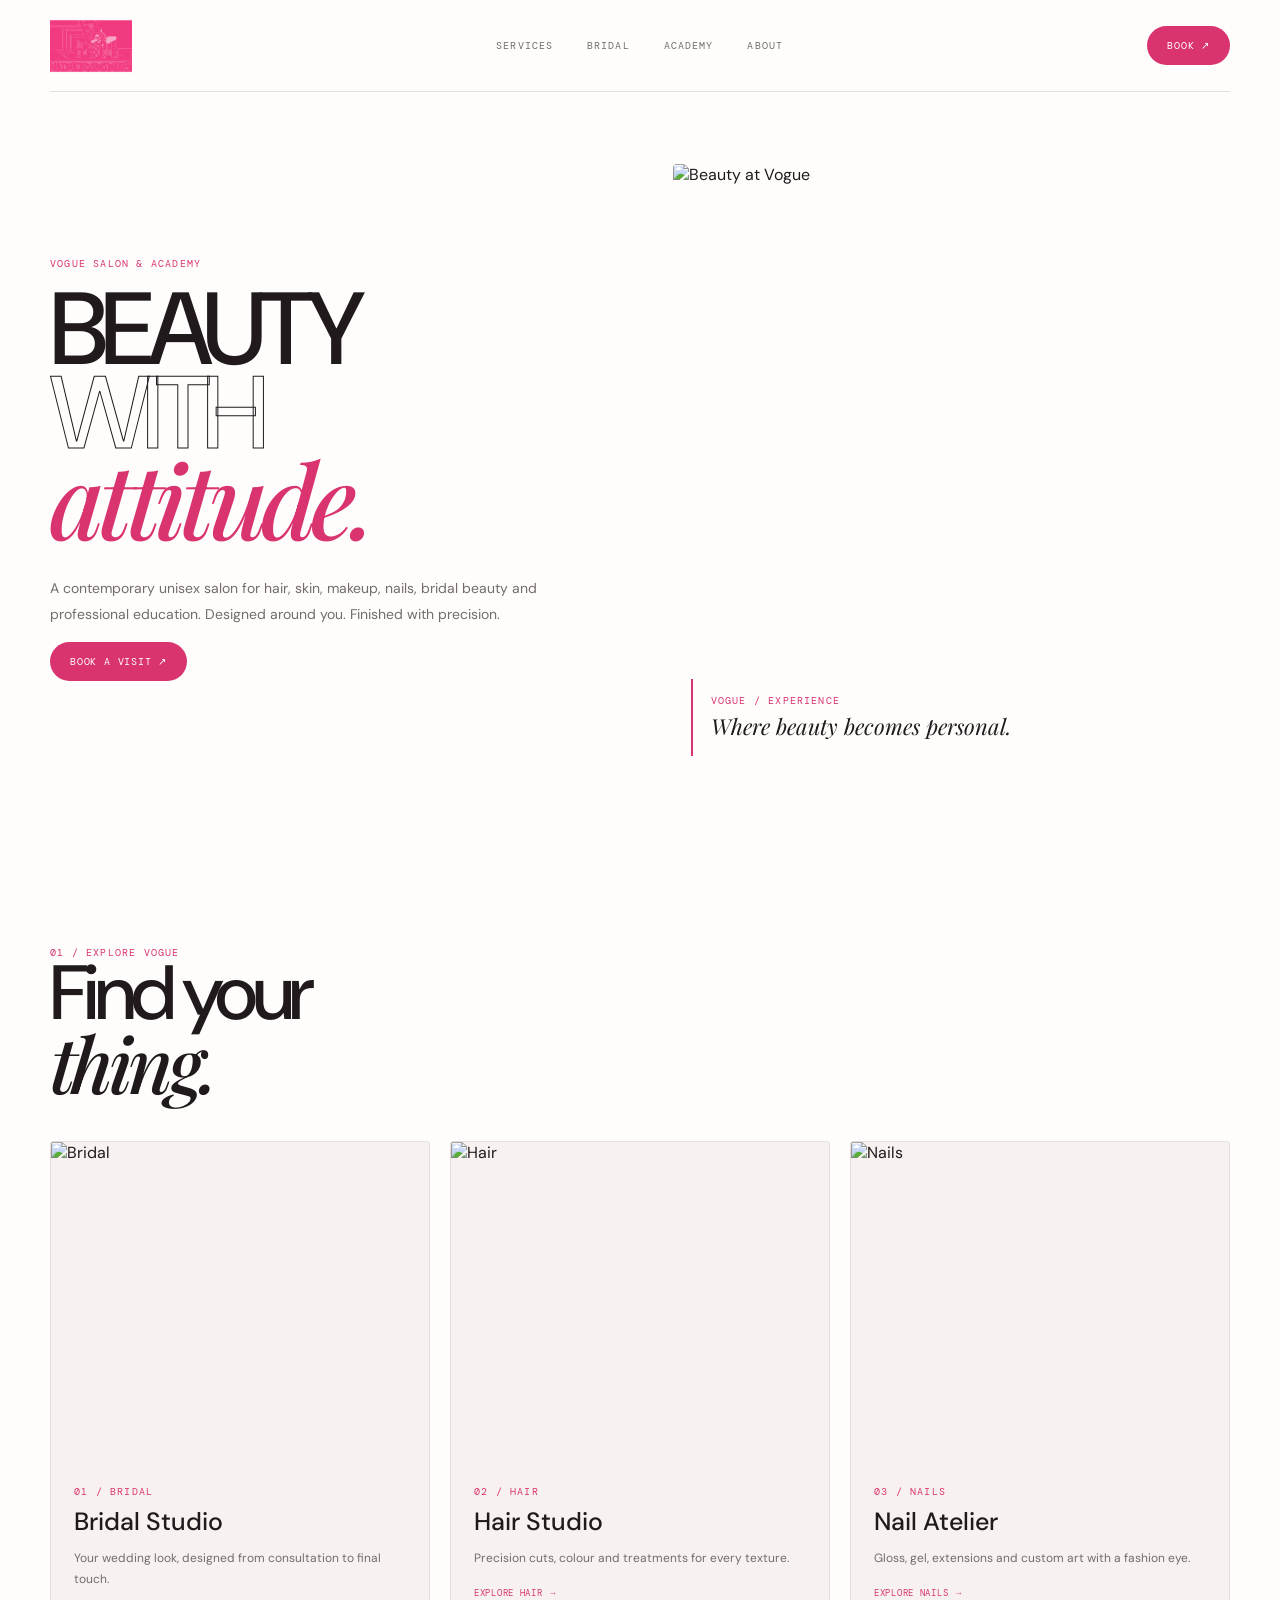
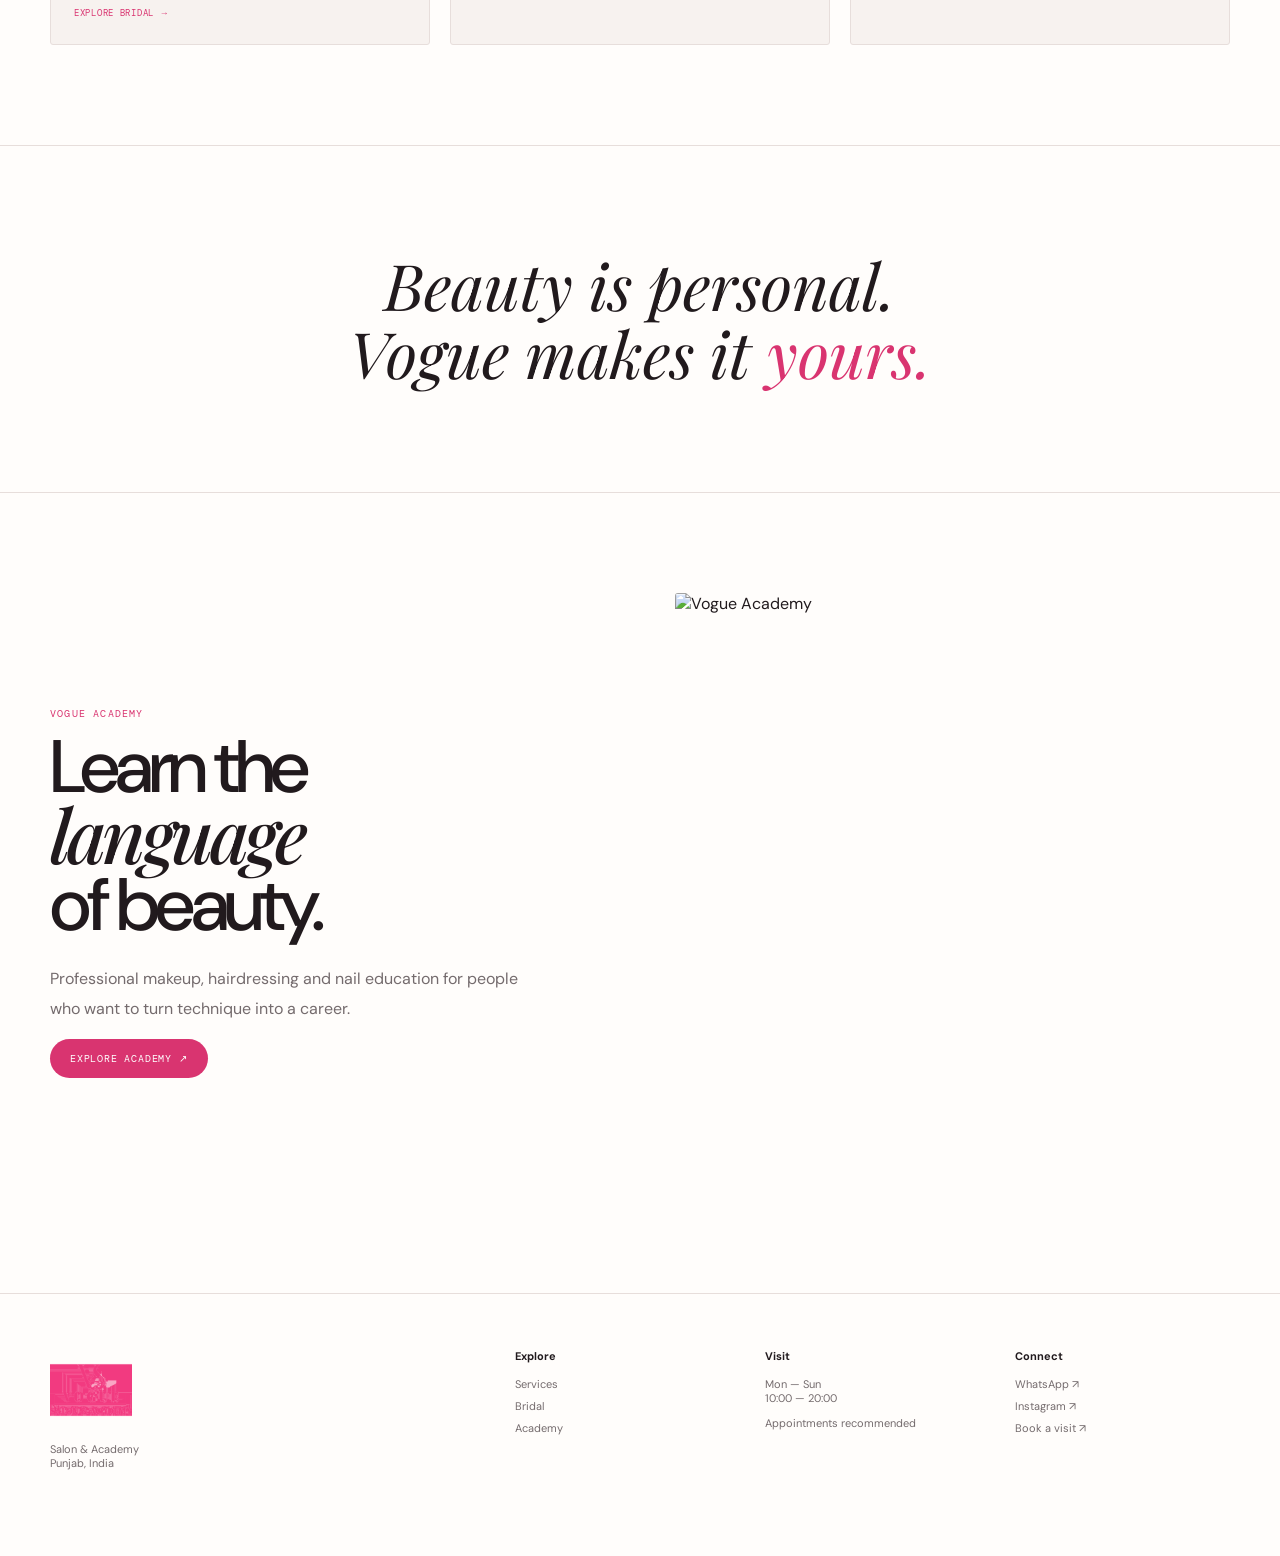
==== index.html @ f0bff133 "first layout" ====
<!doctype html><html lang="en"><head><meta charset="utf-8"><meta name="viewport" content="width=device-width,initial-scale=1,viewport-fit=cover"><title>Home — Vogue Salon & Academy</title><link rel="preconnect" href="https://fonts.googleapis.com"><link rel="preconnect" href="https://fonts.gstatic.com" crossorigin><link href="https://fonts.googleapis.com/css2?family=DM+Mono&family=DM+Sans:wght@400;500;600&family=Playfair+Display:ital,wght@0,500;0,600;1,500&display=swap" rel="stylesheet"><script src="https://cdn.jsdelivr.net/npm/gsap@3.13.0/dist/gsap.min.js"></script><style> :root{--bg:#fffdfb;--surface:#f7f2ef;--text:#211a1d;--muted:#746b6d;--pink:#d93470;--line:#e7dedb;--soft:#f1e8e6}*{box-sizing:border-box}html{scroll-behavior:smooth;background:var(--bg)}body{margin:0;background:var(--bg);color:var(--text);font-family:"DM Sans",sans-serif;overflow-x:hidden}a{text-decoration:none;color:inherit}img{display:block;width:100%}.mono{font:10px "DM Mono";letter-spacing:.12em;text-transform:uppercase}.pink{color:var(--pink)}.serif{font-family:"Playfair Display";font-style:italic}.container{width:min(1180px,calc(100% - 56px));margin:auto}.site-nav{height:92px;border-bottom:1px solid var(--line);display:flex;align-items:center;justify-content:space-between}.logo{width:82px}.navlinks{display:flex;gap:34px}.navlinks a{font:10px "DM Mono";letter-spacing:.11em;text-transform:uppercase;color:var(--muted)}.navlinks a:hover,.navlinks a.active{color:var(--pink)}.book{display:inline-block;background:var(--pink);color:#fff;border-radius:999px;padding:13px 20px;font:10px "DM Mono";letter-spacing:.08em;text-transform:uppercase}.page-hero{min-height:650px;display:grid;grid-template-columns:1fr 1fr;gap:65px;align-items:center;padding:72px 0}.page-hero h1{font-size:clamp(64px,8vw,118px);line-height:.82;letter-spacing:-.065em;font-weight:500;margin:18px 0 28px}.page-hero h1 .outline{color:transparent;-webkit-text-stroke:1px var(--text)}.lead{max-width:500px;color:var(--muted);font-size:14px;line-height:1.85}.hero-image{height:610px;border-radius:4px;overflow:hidden;position:relative}.hero-image img{height:100%;object-fit:cover}.image-label{position:absolute;left:18px;bottom:18px;background:rgba(255,253,251,.9);padding:15px 18px;border-left:2px solid var(--pink)}.image-label strong{display:block;font:22px "Playfair Display";font-style:italic;margin-top:4px}.section{padding:100px 0}.section-head{display:flex;justify-content:space-between;align-items:end;margin-bottom:38px}.section h2{font-size:clamp(48px,6vw,84px);line-height:.9;letter-spacing:-.06em;font-weight:500;margin:0}.grid{display:grid;grid-template-columns:repeat(3,1fr);gap:20px}.card{background:var(--surface);border:1px solid var(--line);border-radius:3px;overflow:hidden;transition:transform .4s ease}.card:hover{transform:translateY(-5px)}.card-image{height:320px;overflow:hidden}.card-image img{height:100%;object-fit:cover;transition:transform .6s ease}.card:hover .card-image img{transform:scale(1.035)}.card-body{padding:23px}.card-body h3{font-size:25px;font-weight:500;margin:7px 0 10px}.card-body p{font-size:12px;color:var(--muted);line-height:1.7;margin:0}.card-body a{display:inline-block;color:var(--pink);font:9px "DM Mono";letter-spacing:.08em;text-transform:uppercase;margin-top:18px}.feature{display:grid;grid-template-columns:1fr 1fr;gap:70px;align-items:center}.feature-image{height:600px;overflow:hidden;border-radius:3px}.feature-image img{height:100%;object-fit:cover}.feature h2{font-size:clamp(46px,5.8vw,78px);line-height:.9;font-weight:500;letter-spacing:-.06em;margin:14px 0 25px}.feature p{color:var(--muted);line-height:1.85;max-width:500px}.ticks{margin:28px 0;display:grid;gap:12px}.tick{display:flex;gap:12px;align-items:center;font-size:12px}.tick b{width:23px;height:23px;border-radius:50%;display:grid;place-items:center;background:var(--soft);color:var(--pink)}.price-list{border-top:1px solid var(--line)}.price{display:grid;grid-template-columns:1fr 1.6fr 90px 20px;gap:20px;padding:22px 0;border-bottom:1px solid var(--line);align-items:center}.price strong{font-size:18px;font-weight:500}.price p{font-size:11px;color:var(--muted);margin:0}.price b{font:12px "DM Mono";color:var(--pink)}.gallery{columns:3;column-gap:18px}.gallery img{border-radius:3px;margin:0 0 18px;break-inside:avoid}.quote{padding:105px 20px;text-align:center;border-top:1px solid var(--line);border-bottom:1px solid var(--line)}.quote p{font:clamp(35px,5vw,70px) "Playfair Display";font-style:italic;line-height:1.06;max-width:900px;margin:0 auto}.quote span{color:var(--pink)}.cta{margin:70px 0;padding:55px;background:var(--pink);color:#fff;display:flex;justify-content:space-between;gap:30px;align-items:end;border-radius:3px}.cta h2{font-size:clamp(42px,5vw,70px);margin:10px 0 0;line-height:.9}.cta .book{background:#fff;color:var(--text)}.footer{border-top:1px solid var(--line);padding:55px 0 75px;color:var(--muted);font-size:11px}.footergrid{display:grid;grid-template-columns:2fr 1fr 1fr 1fr;gap:35px}.footer h4{color:var(--text);margin:0 0 14px}.footer a{display:block;margin:8px 0}.footer a:hover{color:var(--pink)}.mobile-nav{display:none}@media(max-width:900px){.container{width:min(100% - 32px,540px)}.site-nav{height:74px}.navlinks{display:none}.logo{width:70px}.site-nav .book{display:none}.page-hero{display:block;min-height:auto;padding:48px 0 40px}.page-hero h1{font-size:58px}.hero-image{height:500px;margin-top:30px}.section{padding:70px 0}.section h2{font-size:50px}.grid{grid-template-columns:1fr 1fr;gap:12px}.card-image{height:220px}.card-body{padding:16px}.card-body h3{font-size:20px}.feature{display:flex;flex-direction:column;gap:35px}.feature-image{height:500px;width:100%}.feature h2{font-size:50px}.price{grid-template-columns:1fr 80px 15px}.price p{display:none}.gallery{columns:2}.cta{display:block;padding:35px}.cta .book{margin-top:20px}.footergrid{grid-template-columns:1fr 1fr}.mobile-nav{display:flex;position:fixed;z-index:80;left:0;right:0;bottom:0;padding:9px 10px calc(9px + env(safe-area-inset-bottom));background:rgba(255,253,251,.94);backdrop-filter:blur(16px);border-top:1px solid var(--line);justify-content:space-around}.mobile-nav a{font:8px "DM Mono";color:var(--muted);text-align:center}.mobile-nav a span{display:block;font-size:16px;margin-bottom:2px}.mobile-nav a.active{color:var(--pink)}}@media(max-width:480px){.grid{grid-template-columns:1fr}.card-image{height:280px}.page-hero h1{font-size:53px}.gallery{columns:2}.footergrid{grid-template-columns:1fr 1fr}}</style></head><body>
<header class="container site-nav">
 <a href="index.html"><img class="logo" src="assets/vogue-logo-pink.png" alt="Vogue Salon & Academy"></a>
 <nav class="navlinks">
  <a class="" href="services.html">Services</a>
  <a class="" href="bridal.html">Bridal</a>
  <a class="" href="academy.html">Academy</a>
  <a class="" href="about.html">About</a>
 </nav>
 <a class="book" href="booking.html">Book ↗</a>
</header>
<main>
<section class="container page-hero"><div><div class="mono pink">Vogue Salon & Academy</div><h1>BEAUTY<br><span class="outline">WITH</span><br><span class="serif pink">attitude.</span></h1><p class="lead">A contemporary unisex salon for hair, skin, makeup, nails, bridal beauty and professional education. Designed around you. Finished with precision.</p><a class="book" href="booking.html">Book a visit ↗</a></div><div class="hero-image"><img src="https://images.unsplash.com/photo-1487412912498-0447578fcca8?auto=format&fit=crop&w=1400&q=88" alt="Beauty at Vogue"><div class="image-label"><div class="mono pink">VOGUE / EXPERIENCE</div><strong>Where beauty becomes personal.</strong></div></div></section>
<section class="section container"><div class="section-head"><div><div class="mono pink">01 / Explore Vogue</div><h2>Find your<br><span class="serif">thing.</span></h2></div></div><div class="grid">
<article class="card"><div class="card-image"><img src="https://images.unsplash.com/photo-1519741497674-611481863552?auto=format&fit=crop&w=1000&q=88" alt="Bridal"></div><div class="card-body"><div class="mono pink">01 / Bridal</div><h3>Bridal Studio</h3><p>Your wedding look, designed from consultation to final touch.</p><a href="bridal.html">Explore bridal →</a></div></article>
<article class="card"><div class="card-image"><img src="https://images.unsplash.com/photo-1562322140-8baeececf3df?auto=format&fit=crop&w=1000&q=88" alt="Hair"></div><div class="card-body"><div class="mono pink">02 / Hair</div><h3>Hair Studio</h3><p>Precision cuts, colour and treatments for every texture.</p><a href="hair.html">Explore hair →</a></div></article>
<article class="card"><div class="card-image"><img src="https://images.unsplash.com/photo-1604654894610-df63bc536371?auto=format&fit=crop&w=1000&q=88" alt="Nails"></div><div class="card-body"><div class="mono pink">03 / Nails</div><h3>Nail Atelier</h3><p>Gloss, gel, extensions and custom art with a fashion eye.</p><a href="nails.html">Explore nails →</a></div></article>
</div></section>
<section class="quote"><p>Beauty is personal.<br>Vogue makes it <span>yours.</span></p></section>
<section class="section container"><div class="feature"><div><div class="mono pink">Vogue Academy</div><h2>Learn the<br><span class="serif">language</span><br>of beauty.</h2><p>Professional makeup, hairdressing and nail education for people who want to turn technique into a career.</p><a class="book" href="academy.html">Explore Academy ↗</a></div><div class="feature-image"><img src="https://images.unsplash.com/photo-1521590832167-7bcbfaa6381f?auto=format&fit=crop&w=1200&q=88" alt="Vogue Academy"></div></div></section>
</main>
<footer class="footer"><div class="container footergrid">
 <div><img class="logo" src="assets/vogue-logo-pink.png" alt="Vogue"><p>Salon & Academy<br>Punjab, India</p></div>
 <div><h4>Explore</h4><a href="services.html">Services</a><a href="bridal.html">Bridal</a><a href="academy.html">Academy</a></div>
 <div><h4>Visit</h4><p>Mon — Sun<br>10:00 — 20:00</p><p>Appointments recommended</p></div>
 <div><h4>Connect</h4><a href="https://wa.me/919876543210">WhatsApp ↗</a><a href="#">Instagram ↗</a><a href="booking.html">Book a visit ↗</a></div>
</div></footer>
<nav class="mobile-nav"><a href="index.html"><span>⌂</span>Home</a><a href="services.html"><span>✦</span>Services</a><a href="booking.html"><span>＋</span>Book</a><a href="academy.html"><span>◇</span>Academy</a><a href="about.html"><span>•••</span>More</a></nav>

<script>if(window.gsap&&!matchMedia("(prefers-reduced-motion:reduce)").matches){gsap.from(".page-hero > *",{y:28,opacity:0,stagger:.12,duration:.9,ease:"power3.out"})}</script></body></html>
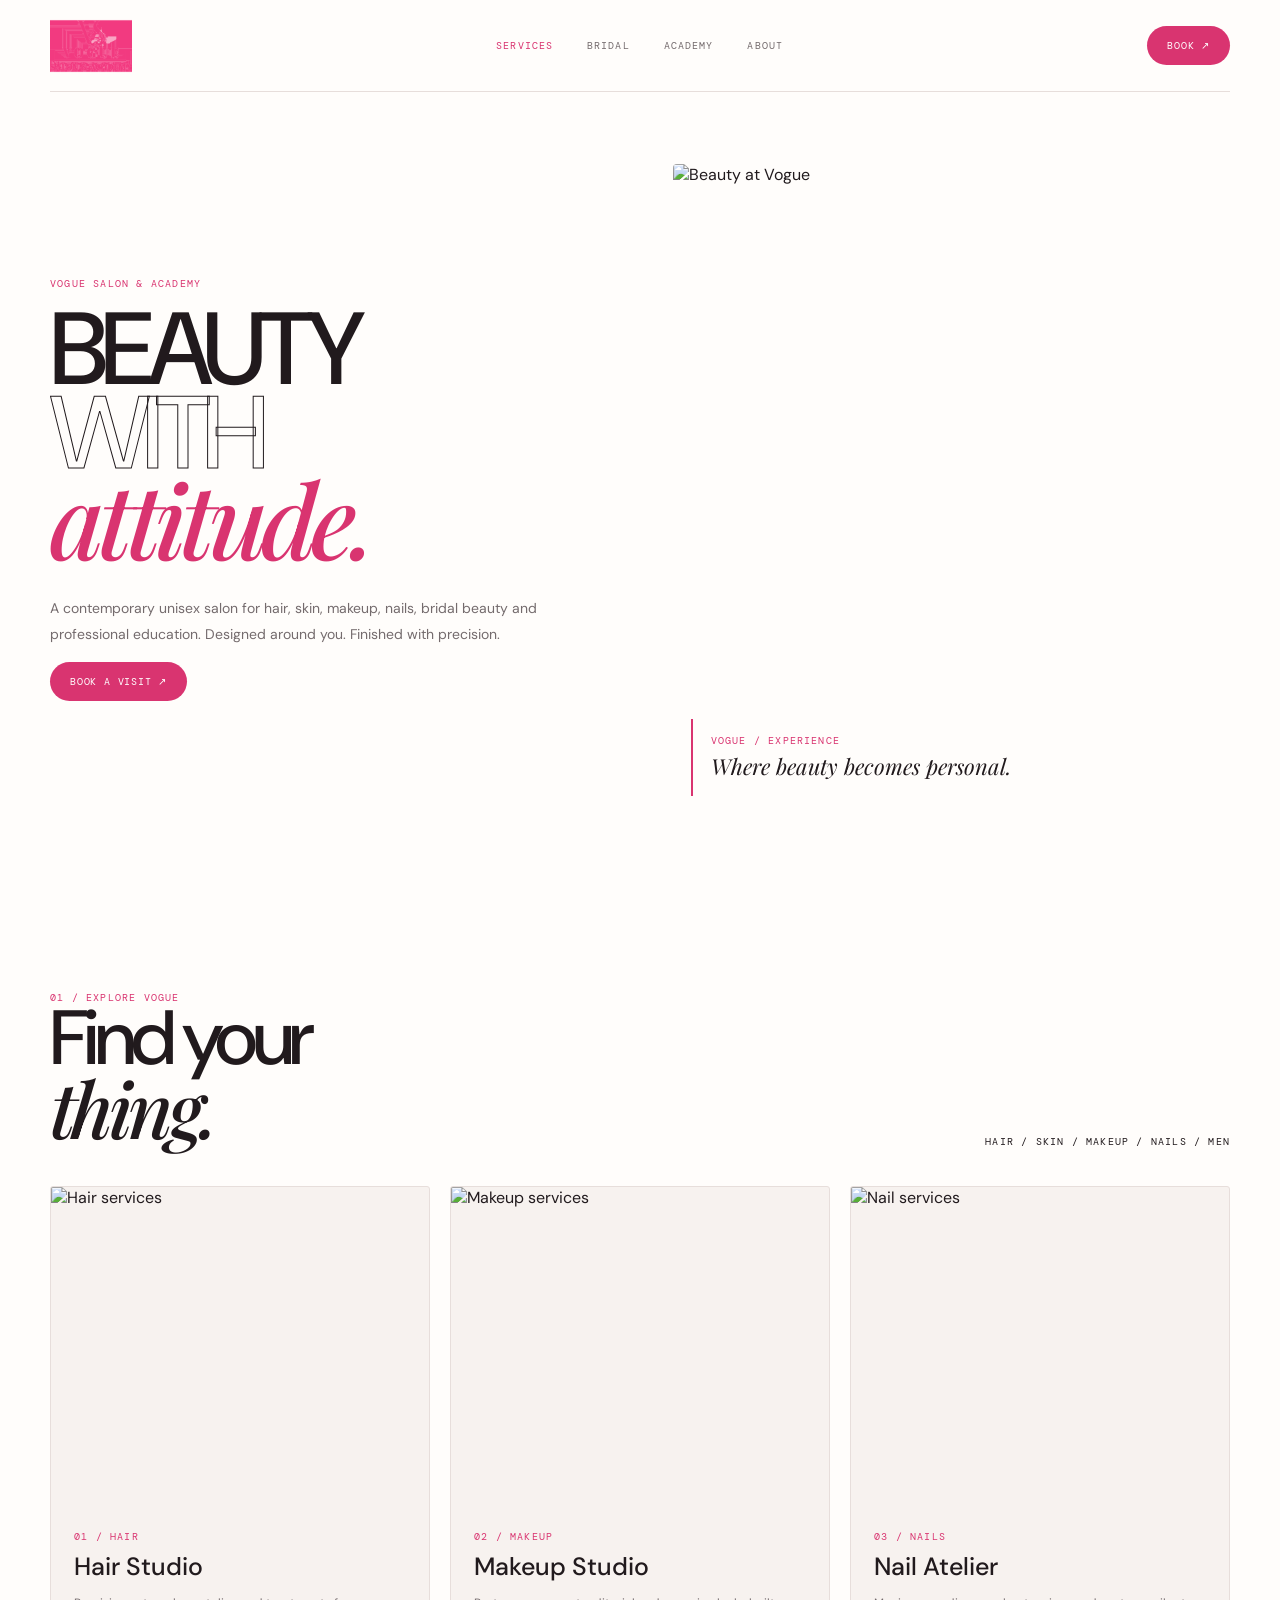
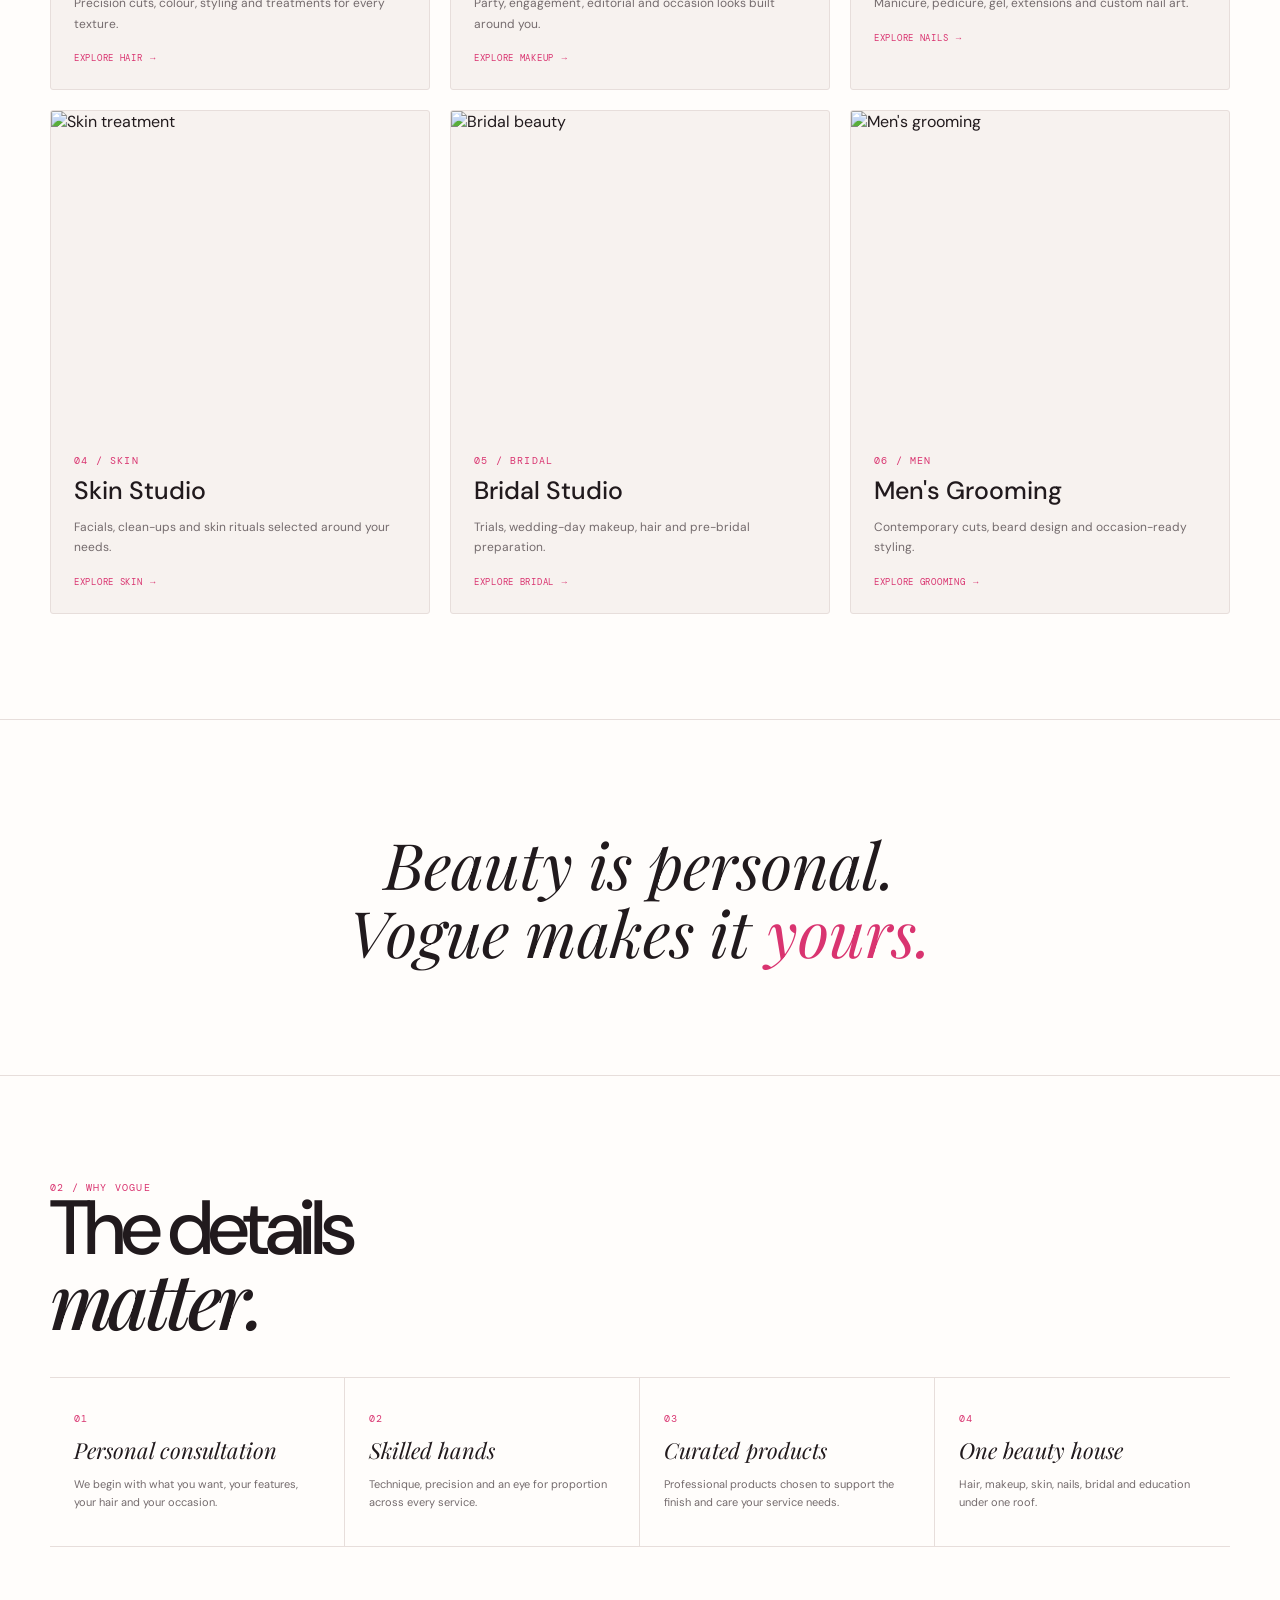
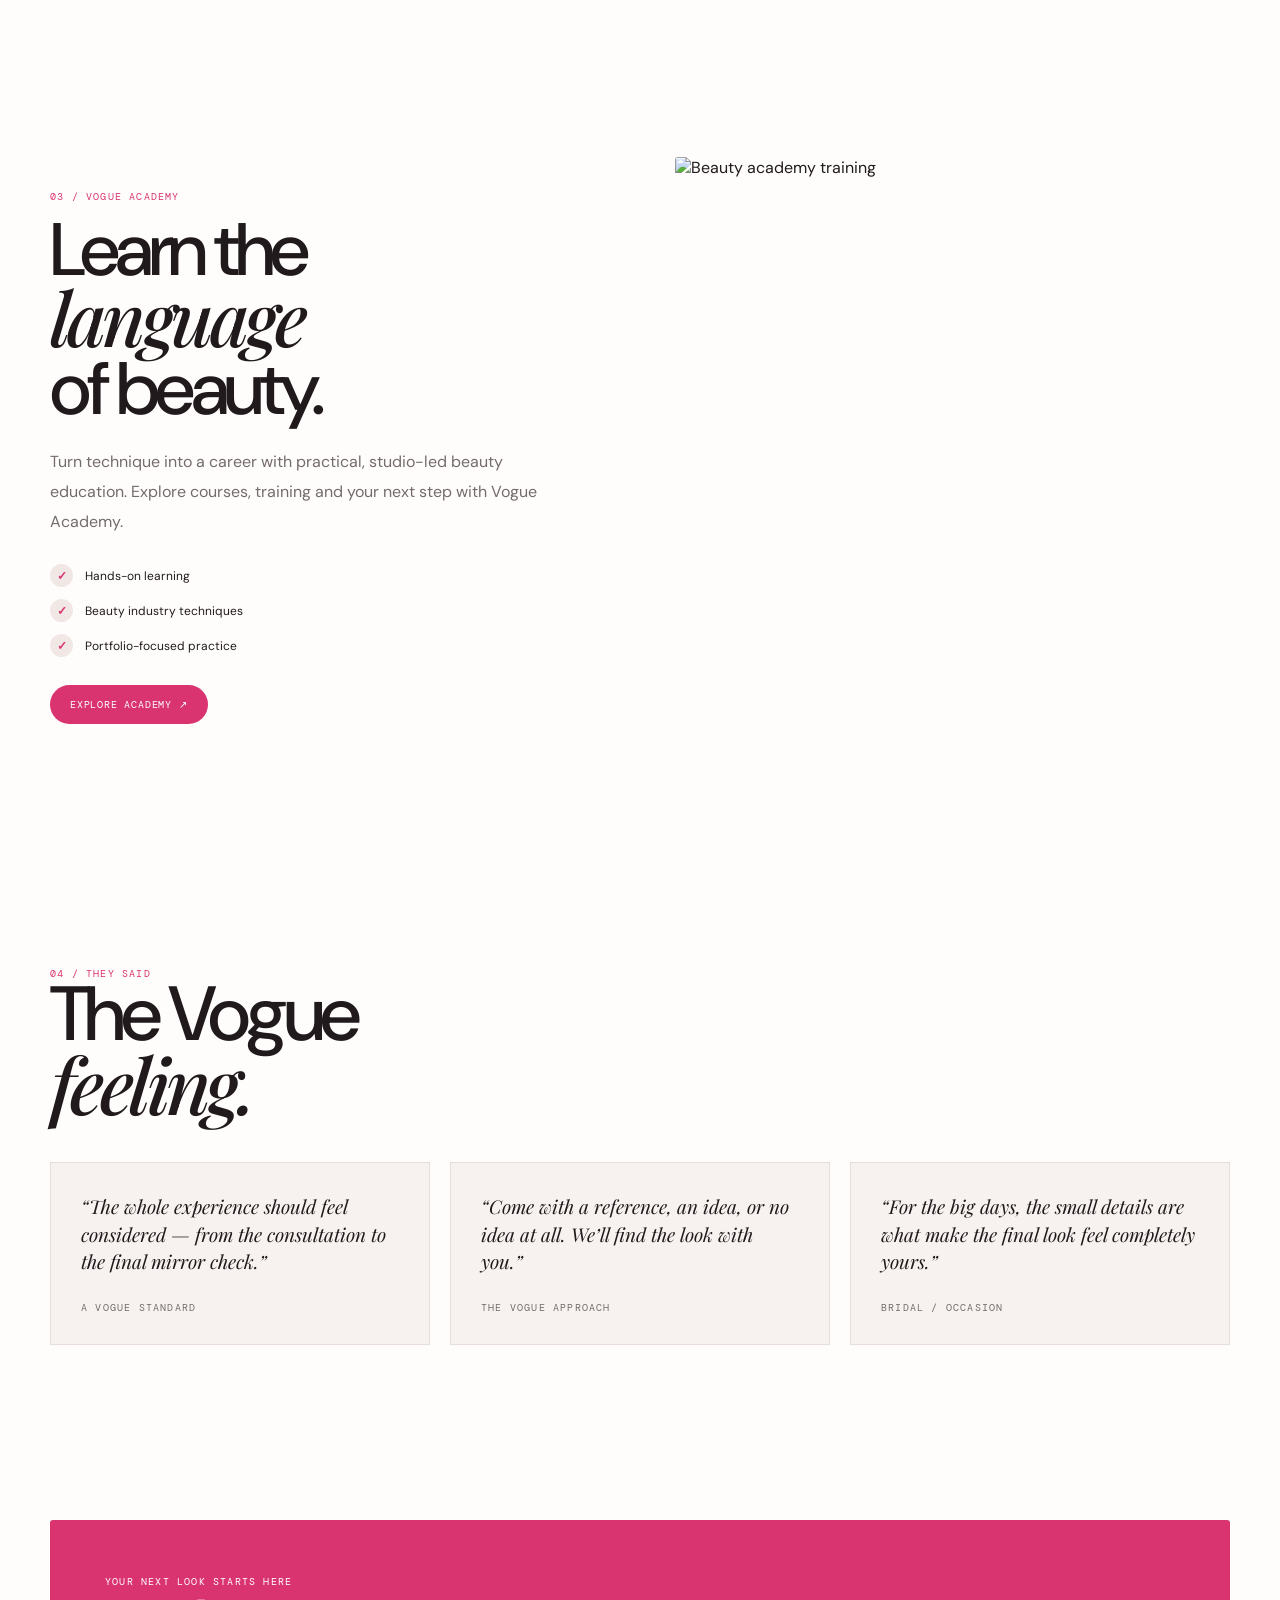
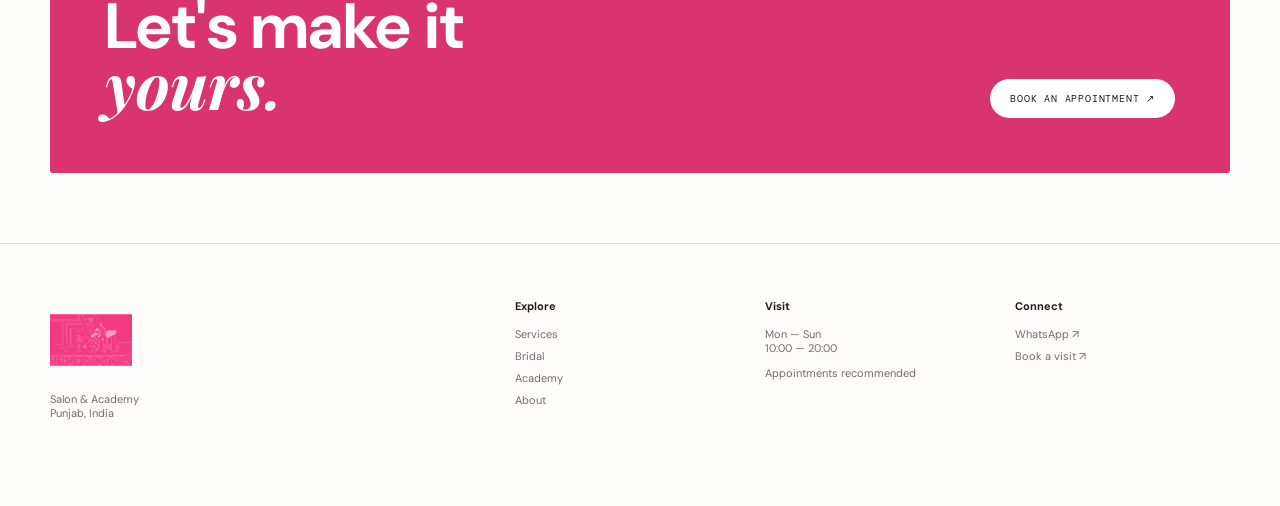
==== commit ab637150: "Alpha: expand homepage content architecture and polish SEO" ====
--- a/index.html
+++ b/index.html
@@ -1,30 +1,23 @@
-<!doctype html><html lang="en"><head><meta charset="utf-8"><meta name="viewport" content="width=device-width,initial-scale=1,viewport-fit=cover"><title>Home — Vogue Salon & Academy</title><link rel="preconnect" href="https://fonts.googleapis.com"><link rel="preconnect" href="https://fonts.gstatic.com" crossorigin><link href="https://fonts.googleapis.com/css2?family=DM+Mono&family=DM+Sans:wght@400;500;600&family=Playfair+Display:ital,wght@0,500;0,600;1,500&display=swap" rel="stylesheet"><script src="https://cdn.jsdelivr.net/npm/gsap@3.13.0/dist/gsap.min.js"></script><style> :root{--bg:#fffdfb;--surface:#f7f2ef;--text:#211a1d;--muted:#746b6d;--pink:#d93470;--line:#e7dedb;--soft:#f1e8e6}*{box-sizing:border-box}html{scroll-behavior:smooth;background:var(--bg)}body{margin:0;background:var(--bg);color:var(--text);font-family:"DM Sans",sans-serif;overflow-x:hidden}a{text-decoration:none;color:inherit}img{display:block;width:100%}.mono{font:10px "DM Mono";letter-spacing:.12em;text-transform:uppercase}.pink{color:var(--pink)}.serif{font-family:"Playfair Display";font-style:italic}.container{width:min(1180px,calc(100% - 56px));margin:auto}.site-nav{height:92px;border-bottom:1px solid var(--line);display:flex;align-items:center;justify-content:space-between}.logo{width:82px}.navlinks{display:flex;gap:34px}.navlinks a{font:10px "DM Mono";letter-spacing:.11em;text-transform:uppercase;color:var(--muted)}.navlinks a:hover,.navlinks a.active{color:var(--pink)}.book{display:inline-block;background:var(--pink);color:#fff;border-radius:999px;padding:13px 20px;font:10px "DM Mono";letter-spacing:.08em;text-transform:uppercase}.page-hero{min-height:650px;display:grid;grid-template-columns:1fr 1fr;gap:65px;align-items:center;padding:72px 0}.page-hero h1{font-size:clamp(64px,8vw,118px);line-height:.82;letter-spacing:-.065em;font-weight:500;margin:18px 0 28px}.page-hero h1 .outline{color:transparent;-webkit-text-stroke:1px var(--text)}.lead{max-width:500px;color:var(--muted);font-size:14px;line-height:1.85}.hero-image{height:610px;border-radius:4px;overflow:hidden;position:relative}.hero-image img{height:100%;object-fit:cover}.image-label{position:absolute;left:18px;bottom:18px;background:rgba(255,253,251,.9);padding:15px 18px;border-left:2px solid var(--pink)}.image-label strong{display:block;font:22px "Playfair Display";font-style:italic;margin-top:4px}.section{padding:100px 0}.section-head{display:flex;justify-content:space-between;align-items:end;margin-bottom:38px}.section h2{font-size:clamp(48px,6vw,84px);line-height:.9;letter-spacing:-.06em;font-weight:500;margin:0}.grid{display:grid;grid-template-columns:repeat(3,1fr);gap:20px}.card{background:var(--surface);border:1px solid var(--line);border-radius:3px;overflow:hidden;transition:transform .4s ease}.card:hover{transform:translateY(-5px)}.card-image{height:320px;overflow:hidden}.card-image img{height:100%;object-fit:cover;transition:transform .6s ease}.card:hover .card-image img{transform:scale(1.035)}.card-body{padding:23px}.card-body h3{font-size:25px;font-weight:500;margin:7px 0 10px}.card-body p{font-size:12px;color:var(--muted);line-height:1.7;margin:0}.card-body a{display:inline-block;color:var(--pink);font:9px "DM Mono";letter-spacing:.08em;text-transform:uppercase;margin-top:18px}.feature{display:grid;grid-template-columns:1fr 1fr;gap:70px;align-items:center}.feature-image{height:600px;overflow:hidden;border-radius:3px}.feature-image img{height:100%;object-fit:cover}.feature h2{font-size:clamp(46px,5.8vw,78px);line-height:.9;font-weight:500;letter-spacing:-.06em;margin:14px 0 25px}.feature p{color:var(--muted);line-height:1.85;max-width:500px}.ticks{margin:28px 0;display:grid;gap:12px}.tick{display:flex;gap:12px;align-items:center;font-size:12px}.tick b{width:23px;height:23px;border-radius:50%;display:grid;place-items:center;background:var(--soft);color:var(--pink)}.price-list{border-top:1px solid var(--line)}.price{display:grid;grid-template-columns:1fr 1.6fr 90px 20px;gap:20px;padding:22px 0;border-bottom:1px solid var(--line);align-items:center}.price strong{font-size:18px;font-weight:500}.price p{font-size:11px;color:var(--muted);margin:0}.price b{font:12px "DM Mono";color:var(--pink)}.gallery{columns:3;column-gap:18px}.gallery img{border-radius:3px;margin:0 0 18px;break-inside:avoid}.quote{padding:105px 20px;text-align:center;border-top:1px solid var(--line);border-bottom:1px solid var(--line)}.quote p{font:clamp(35px,5vw,70px) "Playfair Display";font-style:italic;line-height:1.06;max-width:900px;margin:0 auto}.quote span{color:var(--pink)}.cta{margin:70px 0;padding:55px;background:var(--pink);color:#fff;display:flex;justify-content:space-between;gap:30px;align-items:end;border-radius:3px}.cta h2{font-size:clamp(42px,5vw,70px);margin:10px 0 0;line-height:.9}.cta .book{background:#fff;color:var(--text)}.footer{border-top:1px solid var(--line);padding:55px 0 75px;color:var(--muted);font-size:11px}.footergrid{display:grid;grid-template-columns:2fr 1fr 1fr 1fr;gap:35px}.footer h4{color:var(--text);margin:0 0 14px}.footer a{display:block;margin:8px 0}.footer a:hover{color:var(--pink)}.mobile-nav{display:none}@media(max-width:900px){.container{width:min(100% - 32px,540px)}.site-nav{height:74px}.navlinks{display:none}.logo{width:70px}.site-nav .book{display:none}.page-hero{display:block;min-height:auto;padding:48px 0 40px}.page-hero h1{font-size:58px}.hero-image{height:500px;margin-top:30px}.section{padding:70px 0}.section h2{font-size:50px}.grid{grid-template-columns:1fr 1fr;gap:12px}.card-image{height:220px}.card-body{padding:16px}.card-body h3{font-size:20px}.feature{display:flex;flex-direction:column;gap:35px}.feature-image{height:500px;width:100%}.feature h2{font-size:50px}.price{grid-template-columns:1fr 80px 15px}.price p{display:none}.gallery{columns:2}.cta{display:block;padding:35px}.cta .book{margin-top:20px}.footergrid{grid-template-columns:1fr 1fr}.mobile-nav{display:flex;position:fixed;z-index:80;left:0;right:0;bottom:0;padding:9px 10px calc(9px + env(safe-area-inset-bottom));background:rgba(255,253,251,.94);backdrop-filter:blur(16px);border-top:1px solid var(--line);justify-content:space-around}.mobile-nav a{font:8px "DM Mono";color:var(--muted);text-align:center}.mobile-nav a span{display:block;font-size:16px;margin-bottom:2px}.mobile-nav a.active{color:var(--pink)}}@media(max-width:480px){.grid{grid-template-columns:1fr}.card-image{height:280px}.page-hero h1{font-size:53px}.gallery{columns:2}.footergrid{grid-template-columns:1fr 1fr}}</style></head><body>
-<header class="container site-nav">
- <a href="index.html"><img class="logo" src="assets/vogue-logo-pink.png" alt="Vogue Salon & Academy"></a>
- <nav class="navlinks">
-  <a class="" href="services.html">Services</a>
-  <a class="" href="bridal.html">Bridal</a>
-  <a class="" href="academy.html">Academy</a>
-  <a class="" href="about.html">About</a>
- </nav>
- <a class="book" href="booking.html">Book ↗</a>
-</header>
+<!doctype html><html lang="en"><head><meta charset="utf-8"><meta name="viewport" content="width=device-width,initial-scale=1,viewport-fit=cover"><meta name="description" content="Vogue Salon & Academy — contemporary hair, makeup, skin, nails, bridal beauty and professional beauty education."><meta name="theme-color" content="#fffdfb"><meta property="og:title" content="Vogue Salon & Academy"><meta property="og:description" content="A contemporary beauty destination for hair, makeup, skin, nails, bridal beauty and professional education."><meta property="og:type" content="website"><link rel="canonical" href="https://vogue-salon.com/"><title>Vogue Salon & Academy — Beauty, with attitude.</title><link rel="preconnect" href="https://fonts.googleapis.com"><link rel="preconnect" href="https://fonts.gstatic.com" crossorigin><link href="https://fonts.googleapis.com/css2?family=DM+Mono&family=DM+Sans:wght@400;500;600&family=Playfair+Display:ital,wght@0,500;0,600;1,500&display=swap" rel="stylesheet"><script src="https://cdn.jsdelivr.net/npm/gsap@3.13.0/dist/gsap.min.js"></script><style>
+:root{--bg:#fffdfb;--surface:#f7f2ef;--text:#211a1d;--muted:#746b6d;--pink:#d93470;--line:#e7dedb;--soft:#f1e8e6}*{box-sizing:border-box}html{scroll-behavior:smooth;background:var(--bg)}body{margin:0;background:var(--bg);color:var(--text);font-family:"DM Sans",sans-serif;overflow-x:hidden}a{text-decoration:none;color:inherit}img{display:block;width:100%}.mono{font:10px "DM Mono";letter-spacing:.12em;text-transform:uppercase}.pink{color:var(--pink)}.serif{font-family:"Playfair Display";font-style:italic}.container{width:min(1180px,calc(100% - 56px));margin:auto}.site-nav{height:92px;border-bottom:1px solid var(--line);display:flex;align-items:center;justify-content:space-between}.logo{width:82px}.navlinks{display:flex;gap:34px}.navlinks a{font:10px "DM Mono";letter-spacing:.11em;text-transform:uppercase;color:var(--muted)}.navlinks a:hover,.navlinks a.active{color:var(--pink)}.book{display:inline-block;background:var(--pink);color:#fff;border-radius:999px;padding:13px 20px;font:10px "DM Mono";letter-spacing:.08em;text-transform:uppercase}.hero{min-height:710px;display:grid;grid-template-columns:1fr 1fr;gap:65px;align-items:center;padding:72px 0}.hero h1{font-size:clamp(64px,8vw,118px);line-height:.82;letter-spacing:-.065em;font-weight:500;margin:18px 0 28px}.outline{color:transparent;-webkit-text-stroke:1px var(--text)}.lead{max-width:520px;color:var(--muted);font-size:14px;line-height:1.85}.hero-image{height:650px;border-radius:4px;overflow:hidden;position:relative}.hero-image img{height:100%;object-fit:cover}.image-label{position:absolute;left:18px;bottom:18px;background:rgba(255,253,251,.92);padding:15px 18px;border-left:2px solid var(--pink)}.image-label strong{display:block;font:22px "Playfair Display";font-style:italic;margin-top:4px}.section{padding:105px 0}.section-head{display:flex;justify-content:space-between;align-items:end;margin-bottom:38px}.section h2{font-size:clamp(48px,6vw,84px);line-height:.9;letter-spacing:-.06em;font-weight:500;margin:0}.grid{display:grid;grid-template-columns:repeat(3,1fr);gap:20px}.card{background:var(--surface);border:1px solid var(--line);border-radius:3px;overflow:hidden;transition:transform .4s ease}.card:hover{transform:translateY(-5px)}.card-image{height:320px;overflow:hidden}.card-image img{height:100%;object-fit:cover;transition:transform .6s ease}.card:hover img{transform:scale(1.035)}.card-body{padding:23px}.card-body h3{font-size:25px;font-weight:500;margin:7px 0 10px}.card-body p{font-size:12px;color:var(--muted);line-height:1.7;margin:0}.card-body a{display:inline-block;color:var(--pink);font:9px "DM Mono";letter-spacing:.08em;text-transform:uppercase;margin-top:18px}.quote{padding:110px 20px;text-align:center;border-top:1px solid var(--line);border-bottom:1px solid var(--line)}.quote p{font:clamp(35px,5vw,70px) "Playfair Display";font-style:italic;line-height:1.06;max-width:900px;margin:0 auto}.quote span{color:var(--pink)}.feature{display:grid;grid-template-columns:1fr 1fr;gap:70px;align-items:center}.feature-image{height:600px;overflow:hidden;border-radius:3px}.feature-image img{height:100%;object-fit:cover}.feature h2{font-size:clamp(46px,5.8vw,78px);line-height:.9;font-weight:500;letter-spacing:-.06em;margin:14px 0 25px}.feature p{color:var(--muted);line-height:1.85;max-width:500px}.ticks{margin:28px 0;display:grid;gap:12px}.tick{display:flex;gap:12px;align-items:center;font-size:12px}.tick b{width:23px;height:23px;border-radius:50%;display:grid;place-items:center;background:var(--soft);color:var(--pink)}.trust{display:grid;grid-template-columns:repeat(4,1fr);border-top:1px solid var(--line);border-bottom:1px solid var(--line)}.trust article{padding:34px 24px;border-right:1px solid var(--line)}.trust article:last-child{border-right:0}.trust strong{display:block;font:22px "Playfair Display";font-style:italic;margin:10px 0}.trust p{font-size:11px;color:var(--muted);line-height:1.7;margin:0}.reviews{display:grid;grid-template-columns:repeat(3,1fr);gap:20px}.review{padding:30px;background:var(--surface);border:1px solid var(--line)}.review p{font:19px "Playfair Display";font-style:italic;line-height:1.45;margin:0 0 25px}.review .mono{color:var(--muted)}.cta{margin:70px 0;padding:55px;background:var(--pink);color:#fff;display:flex;justify-content:space-between;gap:30px;align-items:end;border-radius:3px}.cta h2{font-size:clamp(42px,5vw,70px);margin:10px 0 0;line-height:.9}.cta .book{background:#fff;color:var(--text)}.footer{border-top:1px solid var(--line);padding:55px 0 75px;color:var(--muted);font-size:11px}.footergrid{display:grid;grid-template-columns:2fr 1fr 1fr 1fr;gap:35px}.footer h4{color:var(--text);margin:0 0 14px}.footer a{display:block;margin:8px 0}.footer a:hover{color:var(--pink)}.mobile-nav{display:none}@media(max-width:900px){.container{width:min(100% - 32px,540px)}.site-nav{height:74px}.navlinks{display:none}.logo{width:70px}.site-nav .book{display:none}.hero{display:block;min-height:auto;padding:48px 0 40px}.hero h1{font-size:58px}.hero-image{height:500px;margin-top:30px}.section{padding:70px 0}.section h2{font-size:50px}.grid,.reviews{grid-template-columns:1fr 1fr;gap:12px}.card-image{height:220px}.card-body{padding:16px}.card-body h3{font-size:20px}.feature{display:flex;flex-direction:column;gap:35px}.feature-image{height:500px;width:100%}.feature h2{font-size:50px}.trust{grid-template-columns:1fr 1fr}.trust article:nth-child(2){border-right:0}.trust article:nth-child(-n+2){border-bottom:1px solid var(--line)}.cta{display:block;padding:35px}.cta .book{margin-top:20px}.footergrid{grid-template-columns:1fr 1fr}.mobile-nav{display:flex;position:fixed;z-index:80;left:0;right:0;bottom:0;padding:9px 10px calc(9px + env(safe-area-inset-bottom));background:rgba(255,253,251,.94);backdrop-filter:blur(16px);border-top:1px solid var(--line);justify-content:space-around}.mobile-nav a{font:8px "DM Mono";color:var(--muted);text-align:center}.mobile-nav a span{display:block;font-size:16px;margin-bottom:2px}.mobile-nav a.active{color:var(--pink)}}@media(max-width:480px){.grid,.reviews{grid-template-columns:1fr}.card-image{height:280px}.hero h1{font-size:53px}.footergrid{grid-template-columns:1fr 1fr}}
+</style></head><body>
+<header class="container site-nav"><a href="index.html"><img class="logo" src="assets/vogue-logo-pink.png" alt="Vogue Salon & Academy"></a><nav class="navlinks"><a class="active" href="services.html">Services</a><a href="bridal.html">Bridal</a><a href="academy.html">Academy</a><a href="about.html">About</a></nav><a class="book" href="booking.html">Book ↗</a></header>
 <main>
-<section class="container page-hero"><div><div class="mono pink">Vogue Salon & Academy</div><h1>BEAUTY<br><span class="outline">WITH</span><br><span class="serif pink">attitude.</span></h1><p class="lead">A contemporary unisex salon for hair, skin, makeup, nails, bridal beauty and professional education. Designed around you. Finished with precision.</p><a class="book" href="booking.html">Book a visit ↗</a></div><div class="hero-image"><img src="https://images.unsplash.com/photo-1487412912498-0447578fcca8?auto=format&fit=crop&w=1400&q=88" alt="Beauty at Vogue"><div class="image-label"><div class="mono pink">VOGUE / EXPERIENCE</div><strong>Where beauty becomes personal.</strong></div></div></section>
-<section class="section container"><div class="section-head"><div><div class="mono pink">01 / Explore Vogue</div><h2>Find your<br><span class="serif">thing.</span></h2></div></div><div class="grid">
-<article class="card"><div class="card-image"><img src="https://images.unsplash.com/photo-1519741497674-611481863552?auto=format&fit=crop&w=1000&q=88" alt="Bridal"></div><div class="card-body"><div class="mono pink">01 / Bridal</div><h3>Bridal Studio</h3><p>Your wedding look, designed from consultation to final touch.</p><a href="bridal.html">Explore bridal →</a></div></article>
-<article class="card"><div class="card-image"><img src="https://images.unsplash.com/photo-1562322140-8baeececf3df?auto=format&fit=crop&w=1000&q=88" alt="Hair"></div><div class="card-body"><div class="mono pink">02 / Hair</div><h3>Hair Studio</h3><p>Precision cuts, colour and treatments for every texture.</p><a href="hair.html">Explore hair →</a></div></article>
-<article class="card"><div class="card-image"><img src="https://images.unsplash.com/photo-1604654894610-df63bc536371?auto=format&fit=crop&w=1000&q=88" alt="Nails"></div><div class="card-body"><div class="mono pink">03 / Nails</div><h3>Nail Atelier</h3><p>Gloss, gel, extensions and custom art with a fashion eye.</p><a href="nails.html">Explore nails →</a></div></article>
+<section class="container hero"><div><div class="mono pink">Vogue Salon & Academy</div><h1>BEAUTY<br><span class="outline">WITH</span><br><span class="serif pink">attitude.</span></h1><p class="lead">A contemporary unisex salon for hair, skin, makeup, nails, bridal beauty and professional education. Designed around you. Finished with precision.</p><a class="book" href="booking.html">Book a visit ↗</a></div><div class="hero-image"><img src="https://images.unsplash.com/photo-1487412912498-0447578fcca8?auto=format&fit=crop&w=1400&q=88" alt="Beauty at Vogue" fetchpriority="high"><div class="image-label"><div class="mono pink">VOGUE / EXPERIENCE</div><strong>Where beauty becomes personal.</strong></div></div></section>
+<section class="section container"><div class="section-head"><div><div class="mono pink">01 / Explore Vogue</div><h2>Find your<br><span class="serif">thing.</span></h2></div><div class="mono">Hair / Skin / Makeup / Nails / Men</div></div><div class="grid">
+<article class="card"><div class="card-image"><img loading="lazy" src="https://images.unsplash.com/photo-1562322140-8baeececf3df?auto=format&fit=crop&w=1000&q=85" alt="Hair services"></div><div class="card-body"><div class="mono pink">01 / Hair</div><h3>Hair Studio</h3><p>Precision cuts, colour, styling and treatments for every texture.</p><a href="hair.html">Explore hair →</a></div></article>
+<article class="card"><div class="card-image"><img loading="lazy" src="https://images.unsplash.com/photo-1522335789203-aabd1fc54bc9?auto=format&fit=crop&w=1000&q=85" alt="Makeup services"></div><div class="card-body"><div class="mono pink">02 / Makeup</div><h3>Makeup Studio</h3><p>Party, engagement, editorial and occasion looks built around you.</p><a href="makeup.html">Explore makeup →</a></div></article>
+<article class="card"><div class="card-image"><img loading="lazy" src="https://images.unsplash.com/photo-1604654894610-df63bc536371?auto=format&fit=crop&w=1000&q=85" alt="Nail services"></div><div class="card-body"><div class="mono pink">03 / Nails</div><h3>Nail Atelier</h3><p>Manicure, pedicure, gel, extensions and custom nail art.</p><a href="nails.html">Explore nails →</a></div></article>
+<article class="card"><div class="card-image"><img loading="lazy" src="https://images.unsplash.com/photo-1570172619644-dfd03ed5d881?auto=format&fit=crop&w=1000&q=85" alt="Skin treatment"></div><div class="card-body"><div class="mono pink">04 / Skin</div><h3>Skin Studio</h3><p>Facials, clean-ups and skin rituals selected around your needs.</p><a href="skin.html">Explore skin →</a></div></article>
+<article class="card"><div class="card-image"><img loading="lazy" src="https://images.unsplash.com/photo-1519741497674-611481863552?auto=format&fit=crop&w=1000&q=85" alt="Bridal beauty"></div><div class="card-body"><div class="mono pink">05 / Bridal</div><h3>Bridal Studio</h3><p>Trials, wedding-day makeup, hair and pre-bridal preparation.</p><a href="bridal.html">Explore bridal →</a></div></article>
+<article class="card"><div class="card-image"><img loading="lazy" src="https://images.unsplash.com/photo-1503951914875-452162b0f3f1?auto=format&fit=crop&w=1000&q=85" alt="Men's grooming"></div><div class="card-body"><div class="mono pink">06 / Men</div><h3>Men's Grooming</h3><p>Contemporary cuts, beard design and occasion-ready styling.</p><a href="mens.html">Explore grooming →</a></div></article>
 </div></section>
 <section class="quote"><p>Beauty is personal.<br>Vogue makes it <span>yours.</span></p></section>
-<section class="section container"><div class="feature"><div><div class="mono pink">Vogue Academy</div><h2>Learn the<br><span class="serif">language</span><br>of beauty.</h2><p>Professional makeup, hairdressing and nail education for people who want to turn technique into a career.</p><a class="book" href="academy.html">Explore Academy ↗</a></div><div class="feature-image"><img src="https://images.unsplash.com/photo-1521590832167-7bcbfaa6381f?auto=format&fit=crop&w=1200&q=88" alt="Vogue Academy"></div></div></section>
+<section class="section container"><div class="section-head"><div><div class="mono pink">02 / Why Vogue</div><h2>The details<br><span class="serif">matter.</span></h2></div></div><div class="trust"><article><div class="mono pink">01</div><strong>Personal consultation</strong><p>We begin with what you want, your features, your hair and your occasion.</p></article><article><div class="mono pink">02</div><strong>Skilled hands</strong><p>Technique, precision and an eye for proportion across every service.</p></article><article><div class="mono pink">03</div><strong>Curated products</strong><p>Professional products chosen to support the finish and care your service needs.</p></article><article><div class="mono pink">04</div><strong>One beauty house</strong><p>Hair, makeup, skin, nails, bridal and education under one roof.</p></article></div></section>
+<section class="section container"><div class="feature"><div><div class="mono pink">03 / Vogue Academy</div><h2>Learn the<br><span class="serif">language</span><br>of beauty.</h2><p>Turn technique into a career with practical, studio-led beauty education. Explore courses, training and your next step with Vogue Academy.</p><div class="ticks"><div class="tick"><b>✓</b>Hands-on learning</div><div class="tick"><b>✓</b>Beauty industry techniques</div><div class="tick"><b>✓</b>Portfolio-focused practice</div></div><a class="book" href="academy.html">Explore Academy ↗</a></div><div class="feature-image"><img loading="lazy" src="https://images.unsplash.com/photo-1521590832167-7bcbfaa6381f?auto=format&fit=crop&w=1200&q=85" alt="Beauty academy training"></div></div></section>
+<section class="section container"><div class="section-head"><div><div class="mono pink">04 / They said</div><h2>The Vogue<br><span class="serif">feeling.</span></h2></div></div><div class="reviews"><article class="review"><p>“The whole experience should feel considered — from the consultation to the final mirror check.”</p><div class="mono">A Vogue standard</div></article><article class="review"><p>“Come with a reference, an idea, or no idea at all. We’ll find the look with you.”</p><div class="mono">The Vogue approach</div></article><article class="review"><p>“For the big days, the small details are what make the final look feel completely yours.”</p><div class="mono">Bridal / Occasion</div></article></div></section>
+<section class="container"><div class="cta"><div><div class="mono">Your next look starts here</div><h2>Let's make it<br><span class="serif">yours.</span></h2></div><a class="book" href="booking.html">Book an appointment ↗</a></div></section>
 </main>
-<footer class="footer"><div class="container footergrid">
- <div><img class="logo" src="assets/vogue-logo-pink.png" alt="Vogue"><p>Salon & Academy<br>Punjab, India</p></div>
- <div><h4>Explore</h4><a href="services.html">Services</a><a href="bridal.html">Bridal</a><a href="academy.html">Academy</a></div>
- <div><h4>Visit</h4><p>Mon — Sun<br>10:00 — 20:00</p><p>Appointments recommended</p></div>
- <div><h4>Connect</h4><a href="https://wa.me/919876543210">WhatsApp ↗</a><a href="#">Instagram ↗</a><a href="booking.html">Book a visit ↗</a></div>
-</div></footer>
-<nav class="mobile-nav"><a href="index.html"><span>⌂</span>Home</a><a href="services.html"><span>✦</span>Services</a><a href="booking.html"><span>＋</span>Book</a><a href="academy.html"><span>◇</span>Academy</a><a href="about.html"><span>•••</span>More</a></nav>
-
-<script>if(window.gsap&&!matchMedia("(prefers-reduced-motion:reduce)").matches){gsap.from(".page-hero > *",{y:28,opacity:0,stagger:.12,duration:.9,ease:"power3.out"})}</script></body></html>+<footer class="footer"><div class="container footergrid"><div><img class="logo" src="assets/vogue-logo-pink.png" alt="Vogue"><p>Salon & Academy<br>Punjab, India</p></div><div><h4>Explore</h4><a href="services.html">Services</a><a href="bridal.html">Bridal</a><a href="academy.html">Academy</a><a href="about.html">About</a></div><div><h4>Visit</h4><p>Mon — Sun<br>10:00 — 20:00</p><p>Appointments recommended</p></div><div><h4>Connect</h4><a href="https://wa.me/919876543210">WhatsApp ↗</a><a href="booking.html">Book a visit ↗</a></div></div></footer>
+<nav class="mobile-nav"><a class="active" href="index.html"><span>⌂</span>Home</a><a href="services.html"><span>✦</span>Services</a><a href="booking.html"><span>＋</span>Book</a><a href="academy.html"><span>◇</span>Academy</a><a href="about.html"><span>•••</span>More</a></nav>
+<script>if(window.gsap&&!matchMedia("(prefers-reduced-motion:reduce)").matches){gsap.from(".hero > *",{y:28,opacity:0,stagger:.12,duration:.9,ease:"power3.out"})}</script></body></html>
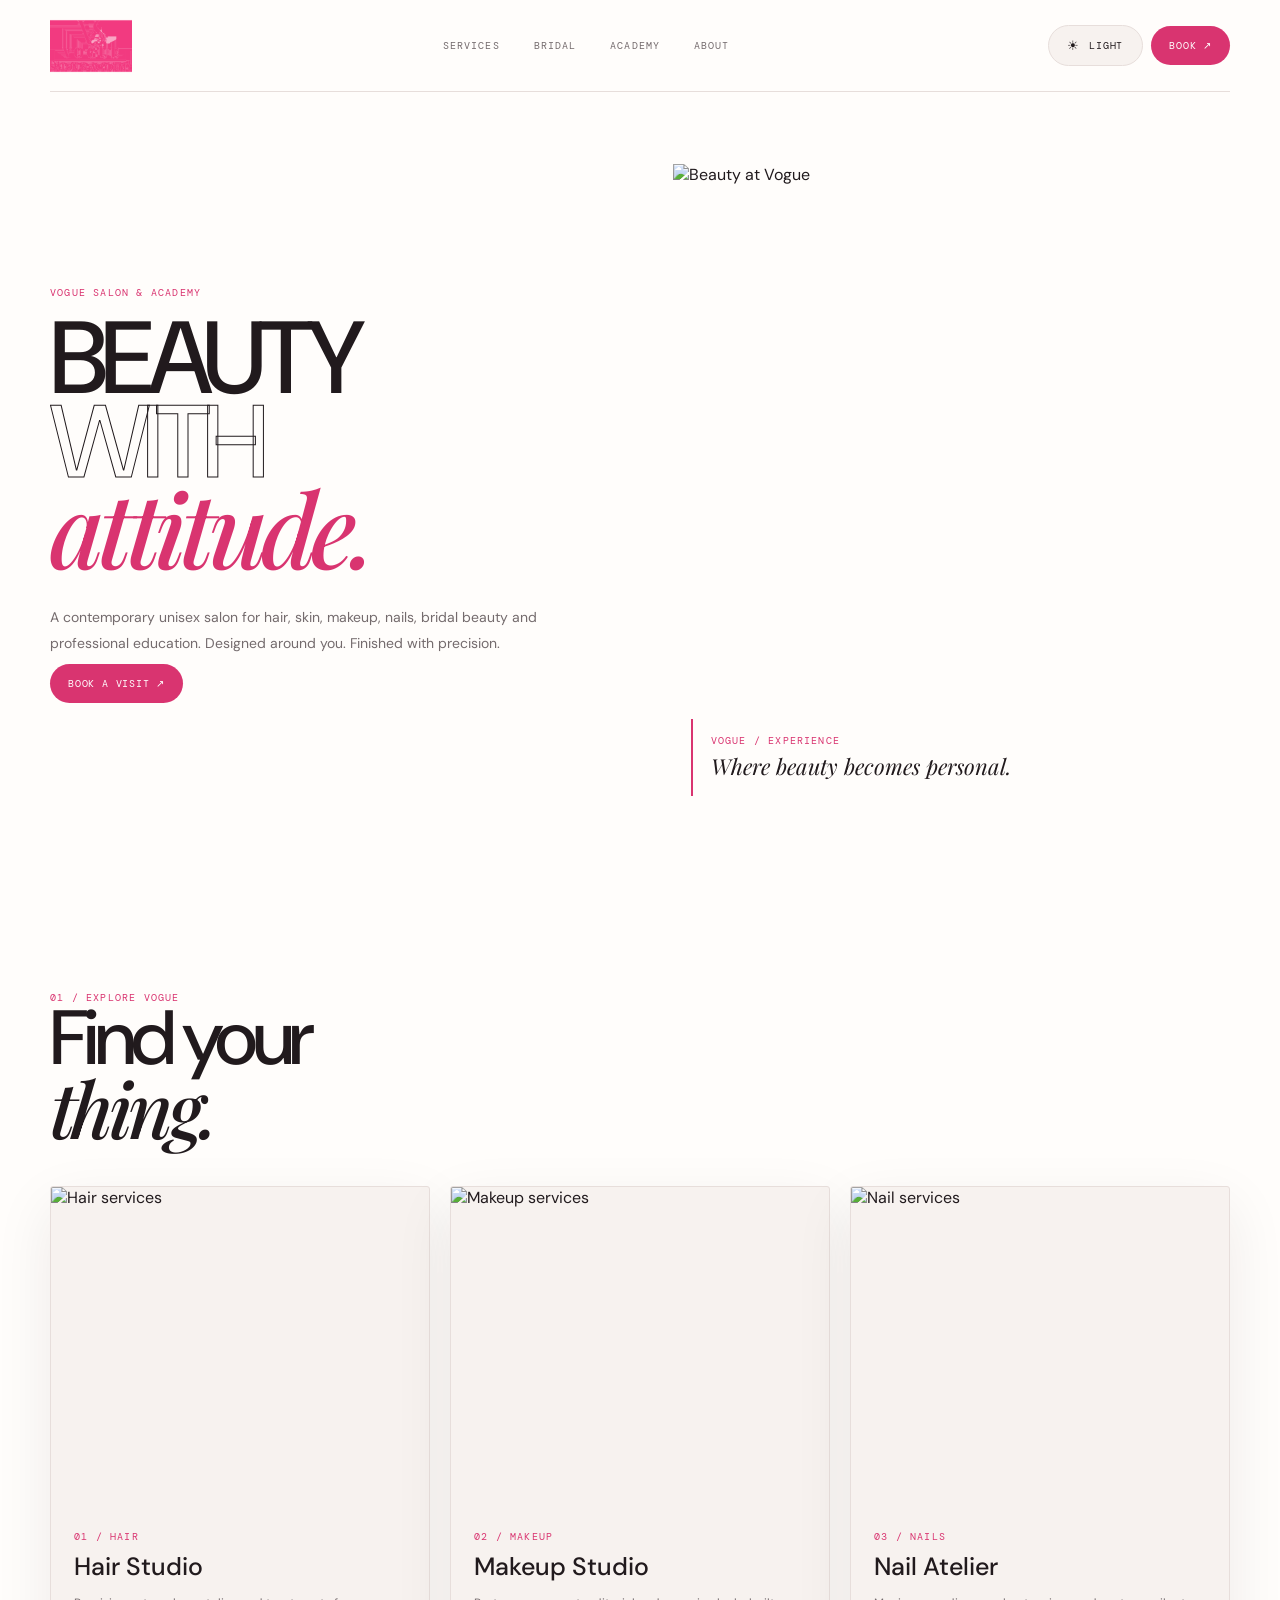
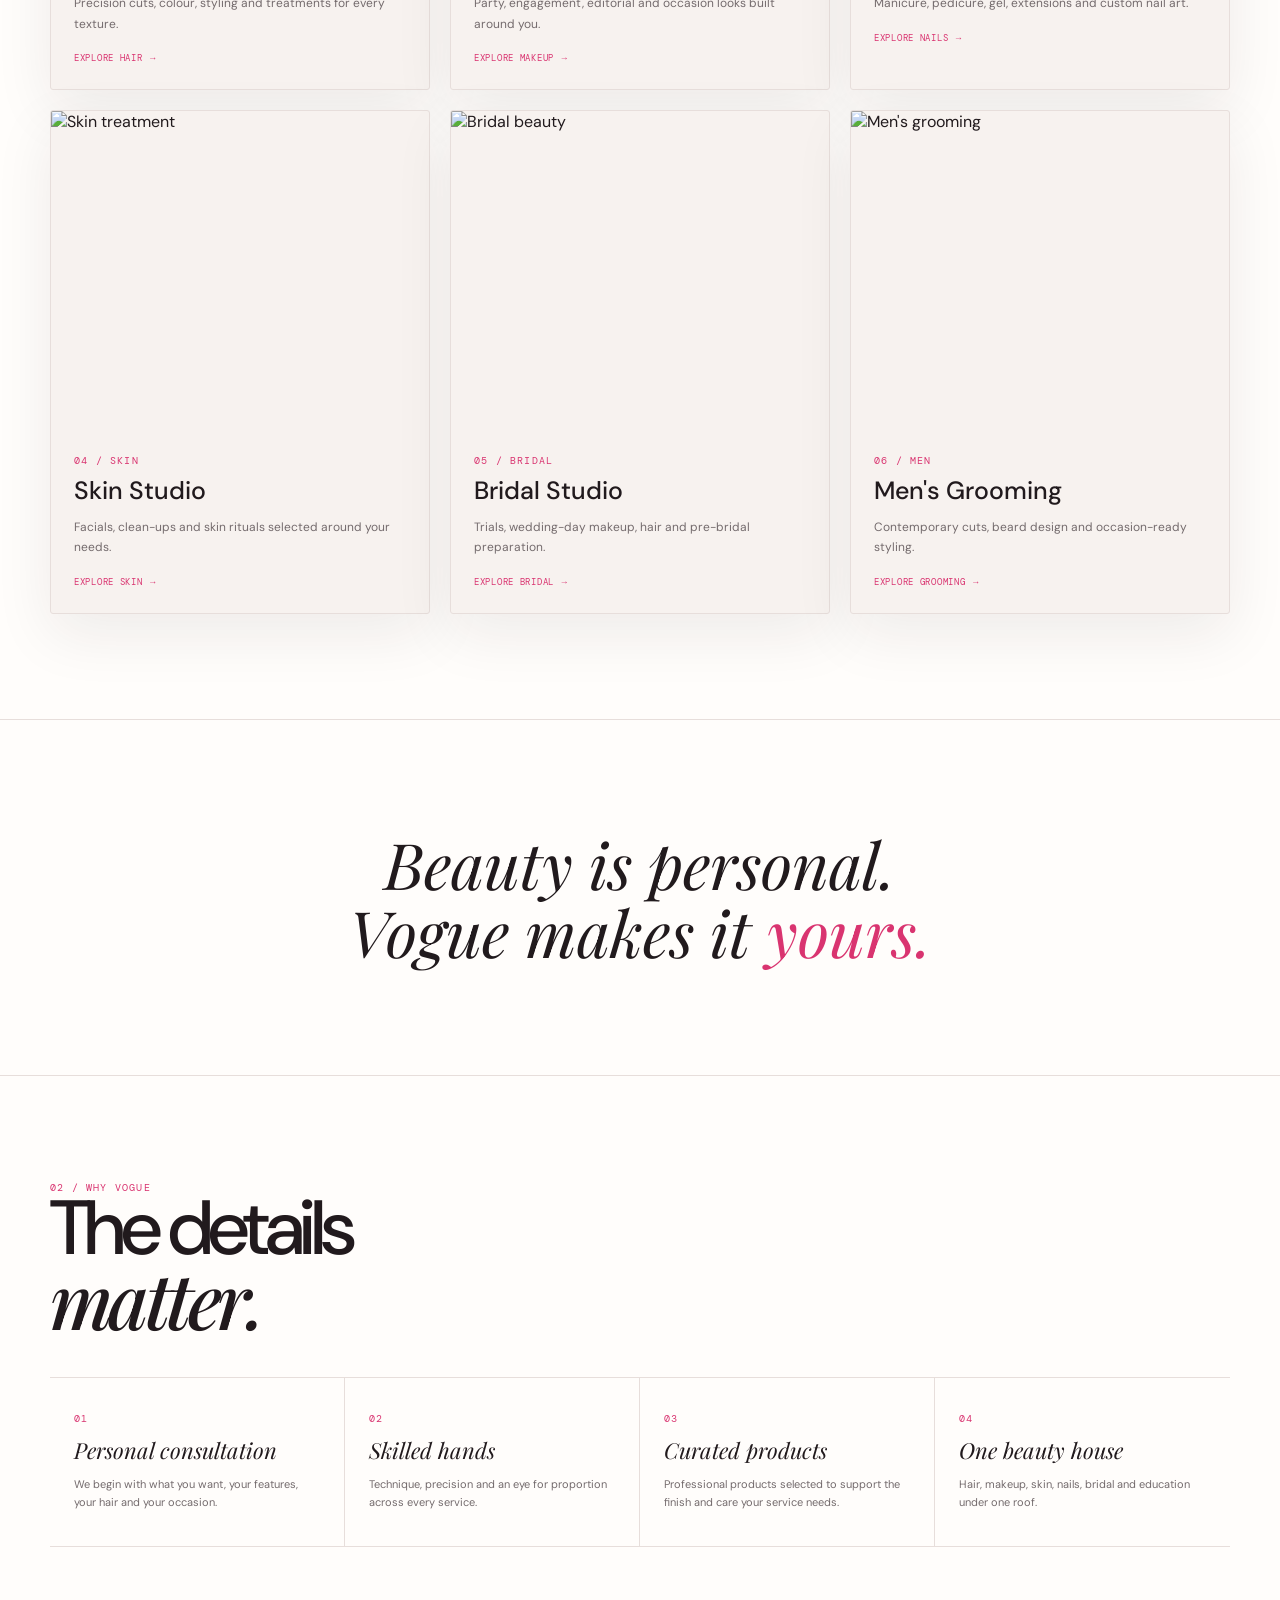
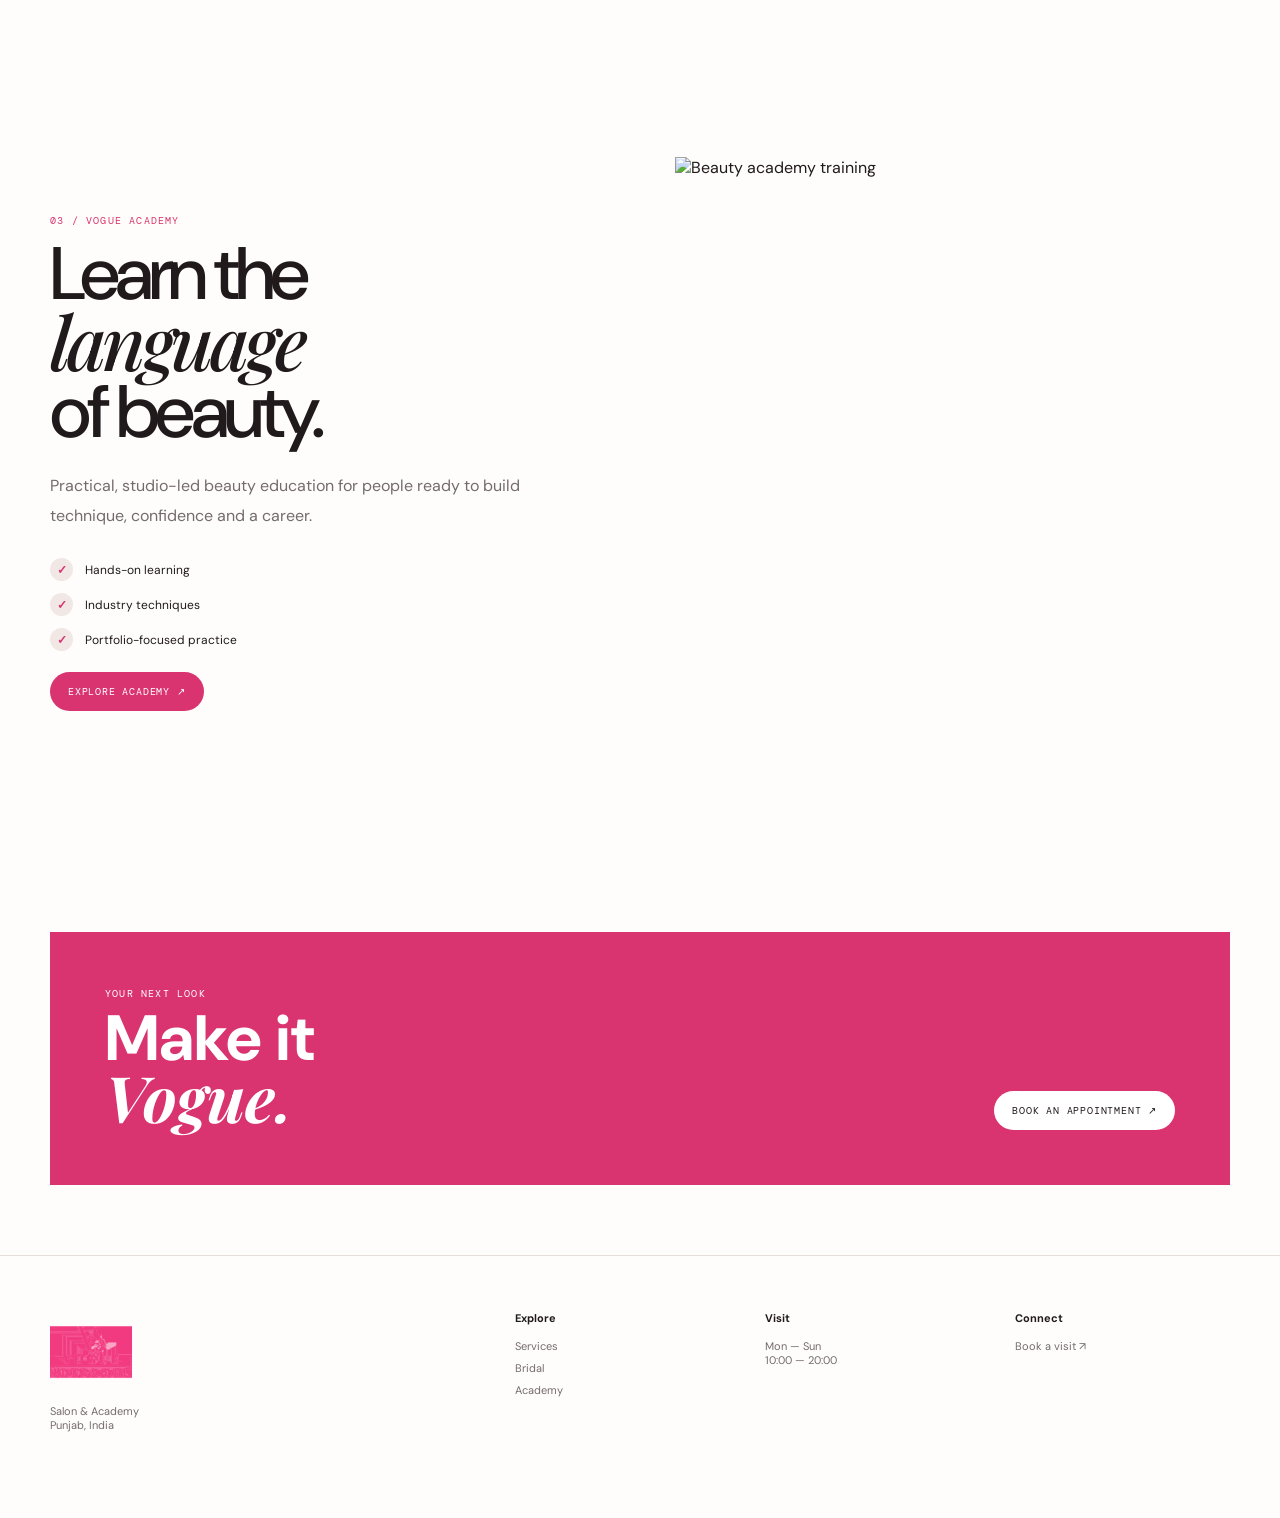
==== commit 571e2324: "Wire functional light/dark theme and visible toggle into Alpha homepage" ====
--- a/index.html
+++ b/index.html
@@ -1,23 +1,25 @@
-<!doctype html><html lang="en"><head><meta charset="utf-8"><meta name="viewport" content="width=device-width,initial-scale=1,viewport-fit=cover"><meta name="description" content="Vogue Salon & Academy — contemporary hair, makeup, skin, nails, bridal beauty and professional beauty education."><meta name="theme-color" content="#fffdfb"><meta property="og:title" content="Vogue Salon & Academy"><meta property="og:description" content="A contemporary beauty destination for hair, makeup, skin, nails, bridal beauty and professional education."><meta property="og:type" content="website"><link rel="canonical" href="https://vogue-salon.com/"><title>Vogue Salon & Academy — Beauty, with attitude.</title><link rel="preconnect" href="https://fonts.googleapis.com"><link rel="preconnect" href="https://fonts.gstatic.com" crossorigin><link href="https://fonts.googleapis.com/css2?family=DM+Mono&family=DM+Sans:wght@400;500;600&family=Playfair+Display:ital,wght@0,500;0,600;1,500&display=swap" rel="stylesheet"><script src="https://cdn.jsdelivr.net/npm/gsap@3.13.0/dist/gsap.min.js"></script><style>
-:root{--bg:#fffdfb;--surface:#f7f2ef;--text:#211a1d;--muted:#746b6d;--pink:#d93470;--line:#e7dedb;--soft:#f1e8e6}*{box-sizing:border-box}html{scroll-behavior:smooth;background:var(--bg)}body{margin:0;background:var(--bg);color:var(--text);font-family:"DM Sans",sans-serif;overflow-x:hidden}a{text-decoration:none;color:inherit}img{display:block;width:100%}.mono{font:10px "DM Mono";letter-spacing:.12em;text-transform:uppercase}.pink{color:var(--pink)}.serif{font-family:"Playfair Display";font-style:italic}.container{width:min(1180px,calc(100% - 56px));margin:auto}.site-nav{height:92px;border-bottom:1px solid var(--line);display:flex;align-items:center;justify-content:space-between}.logo{width:82px}.navlinks{display:flex;gap:34px}.navlinks a{font:10px "DM Mono";letter-spacing:.11em;text-transform:uppercase;color:var(--muted)}.navlinks a:hover,.navlinks a.active{color:var(--pink)}.book{display:inline-block;background:var(--pink);color:#fff;border-radius:999px;padding:13px 20px;font:10px "DM Mono";letter-spacing:.08em;text-transform:uppercase}.hero{min-height:710px;display:grid;grid-template-columns:1fr 1fr;gap:65px;align-items:center;padding:72px 0}.hero h1{font-size:clamp(64px,8vw,118px);line-height:.82;letter-spacing:-.065em;font-weight:500;margin:18px 0 28px}.outline{color:transparent;-webkit-text-stroke:1px var(--text)}.lead{max-width:520px;color:var(--muted);font-size:14px;line-height:1.85}.hero-image{height:650px;border-radius:4px;overflow:hidden;position:relative}.hero-image img{height:100%;object-fit:cover}.image-label{position:absolute;left:18px;bottom:18px;background:rgba(255,253,251,.92);padding:15px 18px;border-left:2px solid var(--pink)}.image-label strong{display:block;font:22px "Playfair Display";font-style:italic;margin-top:4px}.section{padding:105px 0}.section-head{display:flex;justify-content:space-between;align-items:end;margin-bottom:38px}.section h2{font-size:clamp(48px,6vw,84px);line-height:.9;letter-spacing:-.06em;font-weight:500;margin:0}.grid{display:grid;grid-template-columns:repeat(3,1fr);gap:20px}.card{background:var(--surface);border:1px solid var(--line);border-radius:3px;overflow:hidden;transition:transform .4s ease}.card:hover{transform:translateY(-5px)}.card-image{height:320px;overflow:hidden}.card-image img{height:100%;object-fit:cover;transition:transform .6s ease}.card:hover img{transform:scale(1.035)}.card-body{padding:23px}.card-body h3{font-size:25px;font-weight:500;margin:7px 0 10px}.card-body p{font-size:12px;color:var(--muted);line-height:1.7;margin:0}.card-body a{display:inline-block;color:var(--pink);font:9px "DM Mono";letter-spacing:.08em;text-transform:uppercase;margin-top:18px}.quote{padding:110px 20px;text-align:center;border-top:1px solid var(--line);border-bottom:1px solid var(--line)}.quote p{font:clamp(35px,5vw,70px) "Playfair Display";font-style:italic;line-height:1.06;max-width:900px;margin:0 auto}.quote span{color:var(--pink)}.feature{display:grid;grid-template-columns:1fr 1fr;gap:70px;align-items:center}.feature-image{height:600px;overflow:hidden;border-radius:3px}.feature-image img{height:100%;object-fit:cover}.feature h2{font-size:clamp(46px,5.8vw,78px);line-height:.9;font-weight:500;letter-spacing:-.06em;margin:14px 0 25px}.feature p{color:var(--muted);line-height:1.85;max-width:500px}.ticks{margin:28px 0;display:grid;gap:12px}.tick{display:flex;gap:12px;align-items:center;font-size:12px}.tick b{width:23px;height:23px;border-radius:50%;display:grid;place-items:center;background:var(--soft);color:var(--pink)}.trust{display:grid;grid-template-columns:repeat(4,1fr);border-top:1px solid var(--line);border-bottom:1px solid var(--line)}.trust article{padding:34px 24px;border-right:1px solid var(--line)}.trust article:last-child{border-right:0}.trust strong{display:block;font:22px "Playfair Display";font-style:italic;margin:10px 0}.trust p{font-size:11px;color:var(--muted);line-height:1.7;margin:0}.reviews{display:grid;grid-template-columns:repeat(3,1fr);gap:20px}.review{padding:30px;background:var(--surface);border:1px solid var(--line)}.review p{font:19px "Playfair Display";font-style:italic;line-height:1.45;margin:0 0 25px}.review .mono{color:var(--muted)}.cta{margin:70px 0;padding:55px;background:var(--pink);color:#fff;display:flex;justify-content:space-between;gap:30px;align-items:end;border-radius:3px}.cta h2{font-size:clamp(42px,5vw,70px);margin:10px 0 0;line-height:.9}.cta .book{background:#fff;color:var(--text)}.footer{border-top:1px solid var(--line);padding:55px 0 75px;color:var(--muted);font-size:11px}.footergrid{display:grid;grid-template-columns:2fr 1fr 1fr 1fr;gap:35px}.footer h4{color:var(--text);margin:0 0 14px}.footer a{display:block;margin:8px 0}.footer a:hover{color:var(--pink)}.mobile-nav{display:none}@media(max-width:900px){.container{width:min(100% - 32px,540px)}.site-nav{height:74px}.navlinks{display:none}.logo{width:70px}.site-nav .book{display:none}.hero{display:block;min-height:auto;padding:48px 0 40px}.hero h1{font-size:58px}.hero-image{height:500px;margin-top:30px}.section{padding:70px 0}.section h2{font-size:50px}.grid,.reviews{grid-template-columns:1fr 1fr;gap:12px}.card-image{height:220px}.card-body{padding:16px}.card-body h3{font-size:20px}.feature{display:flex;flex-direction:column;gap:35px}.feature-image{height:500px;width:100%}.feature h2{font-size:50px}.trust{grid-template-columns:1fr 1fr}.trust article:nth-child(2){border-right:0}.trust article:nth-child(-n+2){border-bottom:1px solid var(--line)}.cta{display:block;padding:35px}.cta .book{margin-top:20px}.footergrid{grid-template-columns:1fr 1fr}.mobile-nav{display:flex;position:fixed;z-index:80;left:0;right:0;bottom:0;padding:9px 10px calc(9px + env(safe-area-inset-bottom));background:rgba(255,253,251,.94);backdrop-filter:blur(16px);border-top:1px solid var(--line);justify-content:space-around}.mobile-nav a{font:8px "DM Mono";color:var(--muted);text-align:center}.mobile-nav a span{display:block;font-size:16px;margin-bottom:2px}.mobile-nav a.active{color:var(--pink)}}@media(max-width:480px){.grid,.reviews{grid-template-columns:1fr}.card-image{height:280px}.hero h1{font-size:53px}.footergrid{grid-template-columns:1fr 1fr}}
+<!doctype html>
+<html lang="en">
+<head>
+<meta charset="utf-8"><meta name="viewport" content="width=device-width,initial-scale=1">
+<meta name="description" content="Vogue Salon & Academy — contemporary hair, makeup, skin, nails, bridal beauty and professional education.">
+<title>Vogue Salon & Academy — Beauty, with attitude.</title>
+<link rel="preconnect" href="https://fonts.googleapis.com"><link rel="preconnect" href="https://fonts.gstatic.com" crossorigin>
+<link href="https://fonts.googleapis.com/css2?family=DM+Mono&family=DM+Sans:wght@400;500;600&family=Playfair+Display:ital,wght@0,500;0,600;1,500&display=swap" rel="stylesheet">
+<link rel="stylesheet" href="assets/theme.css">
+<script>try{const t=localStorage.getItem('vogue-theme');if(t==='light'||t==='dark')document.documentElement.dataset.theme=t}catch(e){}</script>
+<script src="assets/theme.js" defer></script>
+<style>
+:root{--bg:#fffdfb;--surface:#f7f2ef;--text:#211a1d;--muted:#746b6d;--pink:#d93470;--line:#e7dedb;--soft:#f1e8e6}*{box-sizing:border-box}html{background:var(--bg);color:var(--text);scroll-behavior:smooth}body{margin:0;background:var(--bg);color:var(--text);font-family:"DM Sans",sans-serif;transition:.3s}a{text-decoration:none;color:inherit}img{display:block;width:100%}.mono{font:10px "DM Mono";letter-spacing:.12em;text-transform:uppercase}.pink{color:var(--pink)}.serif{font-family:"Playfair Display";font-style:italic}.container{width:min(1180px,calc(100% - 56px));margin:auto}.site-nav{height:92px;border-bottom:1px solid var(--line);display:flex;align-items:center;justify-content:space-between;background:var(--bg)}.logo{width:82px}.navlinks{display:flex;gap:34px}.navlinks a{font:10px "DM Mono";letter-spacing:.11em;text-transform:uppercase;color:var(--muted)}.navlinks a:hover{color:var(--pink)}.actions{display:flex;gap:8px;align-items:center}.book,.theme-toggle{border:0;border-radius:999px;padding:13px 18px;font:10px "DM Mono";letter-spacing:.08em;text-transform:uppercase;cursor:pointer}.book{background:var(--pink);color:#fff}.theme-toggle{background:var(--surface);border:1px solid var(--line);color:var(--text)}.theme-toggle:hover{color:var(--pink);border-color:var(--pink)}.hero{min-height:710px;display:grid;grid-template-columns:1fr 1fr;gap:65px;align-items:center;padding:72px 0}.hero h1{font-size:clamp(64px,8vw,118px);line-height:.82;letter-spacing:-.065em;font-weight:500;margin:18px 0 28px}.outline{color:transparent;-webkit-text-stroke:1px var(--text)}.lead{max-width:520px;color:var(--muted);font-size:14px;line-height:1.85}.hero-image{height:650px;overflow:hidden;position:relative}.hero-image img{height:100%;object-fit:cover}.image-label{position:absolute;left:18px;bottom:18px;background:var(--bg);padding:15px 18px;border-left:2px solid var(--pink)}.image-label strong{display:block;font:22px "Playfair Display";font-style:italic;margin-top:4px}.section{padding:105px 0}.section-head{display:flex;justify-content:space-between;align-items:end;margin-bottom:38px}.section h2{font-size:clamp(48px,6vw,84px);line-height:.9;letter-spacing:-.06em;font-weight:500;margin:0}.grid{display:grid;grid-template-columns:repeat(3,1fr);gap:20px}.card,.review{background:var(--surface);border:1px solid var(--line);border-radius:3px;overflow:hidden}.card-image{height:320px;overflow:hidden}.card-image img{height:100%;object-fit:cover;transition:transform .6s}.card:hover .card-image img{transform:scale(1.035)}.card-body{padding:23px}.card-body h3{font-size:25px;font-weight:500;margin:7px 0 10px}.card-body p,.review p{font-size:12px;color:var(--muted);line-height:1.7;margin:0}.card-body a{display:inline-block;color:var(--pink);font:9px "DM Mono";letter-spacing:.08em;text-transform:uppercase;margin-top:18px}.quote{padding:110px 20px;text-align:center;border-block:1px solid var(--line)}.quote p{font:clamp(35px,5vw,70px) "Playfair Display";font-style:italic;line-height:1.06;max-width:900px;margin:auto}.quote span{color:var(--pink)}.trust{display:grid;grid-template-columns:repeat(4,1fr);border-block:1px solid var(--line)}.trust article{padding:34px 24px;border-right:1px solid var(--line)}.trust article:last-child{border:0}.trust strong{display:block;font:22px "Playfair Display";font-style:italic;margin:10px 0}.trust p{font-size:11px;color:var(--muted);line-height:1.7;margin:0}.feature{display:grid;grid-template-columns:1fr 1fr;gap:70px;align-items:center}.feature-image{height:600px;overflow:hidden}.feature-image img{height:100%;object-fit:cover}.feature h2{font-size:clamp(46px,5.8vw,78px);line-height:.9;font-weight:500;letter-spacing:-.06em;margin:14px 0 25px}.feature p{color:var(--muted);line-height:1.85;max-width:500px}.ticks{margin:28px 0;display:grid;gap:12px}.tick{display:flex;gap:12px;align-items:center;font-size:12px}.tick b{width:23px;height:23px;border-radius:50%;display:grid;place-items:center;background:var(--soft);color:var(--pink)}.cta{margin:70px 0;padding:55px;background:var(--pink);color:#fff;display:flex;justify-content:space-between;gap:30px;align-items:end}.cta h2{font-size:clamp(42px,5vw,70px);margin:10px 0 0;line-height:.9}.cta .book{background:#fff;color:#211a1d}.footer{border-top:1px solid var(--line);padding:55px 0 75px;color:var(--muted);font-size:11px}.footergrid{display:grid;grid-template-columns:2fr 1fr 1fr 1fr;gap:35px}.footer h4{color:var(--text);margin:0 0 14px}.footer a{display:block;margin:8px 0}.mobile-nav{display:none}@media(max-width:900px){.container{width:min(100% - 32px,540px)}.site-nav{height:74px}.navlinks,.desktop-theme{display:none}.logo{width:70px}.actions .book{display:none}.hero{display:block;padding:48px 0}.hero h1{font-size:58px}.hero-image{height:500px;margin-top:30px}.section{padding:70px 0}.grid{grid-template-columns:1fr 1fr;gap:12px}.card-image{height:220px}.card-body{padding:16px}.feature{display:flex;flex-direction:column;gap:35px}.feature-image{height:500px;width:100%}.trust{grid-template-columns:1fr 1fr}.trust article:nth-child(2){border-right:0}.trust article:nth-child(-n+2){border-bottom:1px solid var(--line)}.cta{display:block;padding:35px}.cta .book{margin-top:20px}.footergrid{grid-template-columns:1fr 1fr}.mobile-nav{display:flex;position:fixed;z-index:80;left:0;right:0;bottom:0;padding:9px 10px calc(9px + env(safe-area-inset-bottom));background:var(--bg);border-top:1px solid var(--line);justify-content:space-around}.mobile-nav a{font:8px "DM Mono";color:var(--muted);text-align:center}.mobile-nav a span{display:block;font-size:16px;margin-bottom:2px}.mobile-nav a.active{color:var(--pink)}}@media(max-width:480px){.grid{grid-template-columns:1fr}.hero h1{font-size:53px}}
 </style></head><body>
-<header class="container site-nav"><a href="index.html"><img class="logo" src="assets/vogue-logo-pink.png" alt="Vogue Salon & Academy"></a><nav class="navlinks"><a class="active" href="services.html">Services</a><a href="bridal.html">Bridal</a><a href="academy.html">Academy</a><a href="about.html">About</a></nav><a class="book" href="booking.html">Book ↗</a></header>
-<main>
-<section class="container hero"><div><div class="mono pink">Vogue Salon & Academy</div><h1>BEAUTY<br><span class="outline">WITH</span><br><span class="serif pink">attitude.</span></h1><p class="lead">A contemporary unisex salon for hair, skin, makeup, nails, bridal beauty and professional education. Designed around you. Finished with precision.</p><a class="book" href="booking.html">Book a visit ↗</a></div><div class="hero-image"><img src="https://images.unsplash.com/photo-1487412912498-0447578fcca8?auto=format&fit=crop&w=1400&q=88" alt="Beauty at Vogue" fetchpriority="high"><div class="image-label"><div class="mono pink">VOGUE / EXPERIENCE</div><strong>Where beauty becomes personal.</strong></div></div></section>
-<section class="section container"><div class="section-head"><div><div class="mono pink">01 / Explore Vogue</div><h2>Find your<br><span class="serif">thing.</span></h2></div><div class="mono">Hair / Skin / Makeup / Nails / Men</div></div><div class="grid">
-<article class="card"><div class="card-image"><img loading="lazy" src="https://images.unsplash.com/photo-1562322140-8baeececf3df?auto=format&fit=crop&w=1000&q=85" alt="Hair services"></div><div class="card-body"><div class="mono pink">01 / Hair</div><h3>Hair Studio</h3><p>Precision cuts, colour, styling and treatments for every texture.</p><a href="hair.html">Explore hair →</a></div></article>
-<article class="card"><div class="card-image"><img loading="lazy" src="https://images.unsplash.com/photo-1522335789203-aabd1fc54bc9?auto=format&fit=crop&w=1000&q=85" alt="Makeup services"></div><div class="card-body"><div class="mono pink">02 / Makeup</div><h3>Makeup Studio</h3><p>Party, engagement, editorial and occasion looks built around you.</p><a href="makeup.html">Explore makeup →</a></div></article>
-<article class="card"><div class="card-image"><img loading="lazy" src="https://images.unsplash.com/photo-1604654894610-df63bc536371?auto=format&fit=crop&w=1000&q=85" alt="Nail services"></div><div class="card-body"><div class="mono pink">03 / Nails</div><h3>Nail Atelier</h3><p>Manicure, pedicure, gel, extensions and custom nail art.</p><a href="nails.html">Explore nails →</a></div></article>
-<article class="card"><div class="card-image"><img loading="lazy" src="https://images.unsplash.com/photo-1570172619644-dfd03ed5d881?auto=format&fit=crop&w=1000&q=85" alt="Skin treatment"></div><div class="card-body"><div class="mono pink">04 / Skin</div><h3>Skin Studio</h3><p>Facials, clean-ups and skin rituals selected around your needs.</p><a href="skin.html">Explore skin →</a></div></article>
-<article class="card"><div class="card-image"><img loading="lazy" src="https://images.unsplash.com/photo-1519741497674-611481863552?auto=format&fit=crop&w=1000&q=85" alt="Bridal beauty"></div><div class="card-body"><div class="mono pink">05 / Bridal</div><h3>Bridal Studio</h3><p>Trials, wedding-day makeup, hair and pre-bridal preparation.</p><a href="bridal.html">Explore bridal →</a></div></article>
-<article class="card"><div class="card-image"><img loading="lazy" src="https://images.unsplash.com/photo-1503951914875-452162b0f3f1?auto=format&fit=crop&w=1000&q=85" alt="Men's grooming"></div><div class="card-body"><div class="mono pink">06 / Men</div><h3>Men's Grooming</h3><p>Contemporary cuts, beard design and occasion-ready styling.</p><a href="mens.html">Explore grooming →</a></div></article>
-</div></section>
+<header class="container site-nav"><a href="index.html"><img class="logo" src="assets/vogue-logo-pink.png" alt="Vogue Salon & Academy"></a><nav class="navlinks"><a href="services.html">Services</a><a href="bridal.html">Bridal</a><a href="academy.html">Academy</a><a href="about.html">About</a></nav><div class="actions"><button class="theme-toggle desktop-theme" data-theme-toggle type="button"><span class="theme-icon">☀</span> <span class="theme-label">Light</span></button><a class="book" href="booking.html">Book ↗</a></div></header>
+<main><section class="container hero"><div><div class="mono pink">Vogue Salon & Academy</div><h1>BEAUTY<br><span class="outline">WITH</span><br><span class="serif pink">attitude.</span></h1><p class="lead">A contemporary unisex salon for hair, skin, makeup, nails, bridal beauty and professional education. Designed around you. Finished with precision.</p><a class="book" href="booking.html">Book a visit ↗</a></div><div class="hero-image"><img src="https://images.unsplash.com/photo-1487412912498-0447578fcca8?auto=format&fit=crop&w=1400&q=88" alt="Beauty at Vogue"><div class="image-label"><div class="mono pink">VOGUE / EXPERIENCE</div><strong>Where beauty becomes personal.</strong></div></div></section>
+<section class="section container"><div class="section-head"><div><div class="mono pink">01 / Explore Vogue</div><h2>Find your<br><span class="serif">thing.</span></h2></div></div><div class="grid"><article class="card"><div class="card-image"><img loading="lazy" src="https://images.unsplash.com/photo-1562322140-8baeececf3df?auto=format&fit=crop&w=1000&q=85" alt="Hair services"></div><div class="card-body"><div class="mono pink">01 / Hair</div><h3>Hair Studio</h3><p>Precision cuts, colour, styling and treatments for every texture.</p><a href="hair.html">Explore hair →</a></div></article><article class="card"><div class="card-image"><img loading="lazy" src="https://images.unsplash.com/photo-1522335789203-aabd1fc54bc9?auto=format&fit=crop&w=1000&q=85" alt="Makeup services"></div><div class="card-body"><div class="mono pink">02 / Makeup</div><h3>Makeup Studio</h3><p>Party, engagement, editorial and occasion looks built around you.</p><a href="makeup.html">Explore makeup →</a></div></article><article class="card"><div class="card-image"><img loading="lazy" src="https://images.unsplash.com/photo-1604654894610-df63bc536371?auto=format&fit=crop&w=1000&q=85" alt="Nail services"></div><div class="card-body"><div class="mono pink">03 / Nails</div><h3>Nail Atelier</h3><p>Manicure, pedicure, gel, extensions and custom nail art.</p><a href="nails.html">Explore nails →</a></div></article><article class="card"><div class="card-image"><img loading="lazy" src="https://images.unsplash.com/photo-1570172619644-dfd03ed5d881?auto=format&fit=crop&w=1000&q=85" alt="Skin treatment"></div><div class="card-body"><div class="mono pink">04 / Skin</div><h3>Skin Studio</h3><p>Facials, clean-ups and skin rituals selected around your needs.</p><a href="skin.html">Explore skin →</a></div></article><article class="card"><div class="card-image"><img loading="lazy" src="https://images.unsplash.com/photo-1519741497674-611481863552?auto=format&fit=crop&w=1000&q=85" alt="Bridal beauty"></div><div class="card-body"><div class="mono pink">05 / Bridal</div><h3>Bridal Studio</h3><p>Trials, wedding-day makeup, hair and pre-bridal preparation.</p><a href="bridal.html">Explore bridal →</a></div></article><article class="card"><div class="card-image"><img loading="lazy" src="https://images.unsplash.com/photo-1503951914875-452162b0f3f1?auto=format&fit=crop&w=1000&q=85" alt="Men's grooming"></div><div class="card-body"><div class="mono pink">06 / Men</div><h3>Men's Grooming</h3><p>Contemporary cuts, beard design and occasion-ready styling.</p><a href="mens.html">Explore grooming →</a></div></article></div></section>
 <section class="quote"><p>Beauty is personal.<br>Vogue makes it <span>yours.</span></p></section>
-<section class="section container"><div class="section-head"><div><div class="mono pink">02 / Why Vogue</div><h2>The details<br><span class="serif">matter.</span></h2></div></div><div class="trust"><article><div class="mono pink">01</div><strong>Personal consultation</strong><p>We begin with what you want, your features, your hair and your occasion.</p></article><article><div class="mono pink">02</div><strong>Skilled hands</strong><p>Technique, precision and an eye for proportion across every service.</p></article><article><div class="mono pink">03</div><strong>Curated products</strong><p>Professional products chosen to support the finish and care your service needs.</p></article><article><div class="mono pink">04</div><strong>One beauty house</strong><p>Hair, makeup, skin, nails, bridal and education under one roof.</p></article></div></section>
-<section class="section container"><div class="feature"><div><div class="mono pink">03 / Vogue Academy</div><h2>Learn the<br><span class="serif">language</span><br>of beauty.</h2><p>Turn technique into a career with practical, studio-led beauty education. Explore courses, training and your next step with Vogue Academy.</p><div class="ticks"><div class="tick"><b>✓</b>Hands-on learning</div><div class="tick"><b>✓</b>Beauty industry techniques</div><div class="tick"><b>✓</b>Portfolio-focused practice</div></div><a class="book" href="academy.html">Explore Academy ↗</a></div><div class="feature-image"><img loading="lazy" src="https://images.unsplash.com/photo-1521590832167-7bcbfaa6381f?auto=format&fit=crop&w=1200&q=85" alt="Beauty academy training"></div></div></section>
-<section class="section container"><div class="section-head"><div><div class="mono pink">04 / They said</div><h2>The Vogue<br><span class="serif">feeling.</span></h2></div></div><div class="reviews"><article class="review"><p>“The whole experience should feel considered — from the consultation to the final mirror check.”</p><div class="mono">A Vogue standard</div></article><article class="review"><p>“Come with a reference, an idea, or no idea at all. We’ll find the look with you.”</p><div class="mono">The Vogue approach</div></article><article class="review"><p>“For the big days, the small details are what make the final look feel completely yours.”</p><div class="mono">Bridal / Occasion</div></article></div></section>
-<section class="container"><div class="cta"><div><div class="mono">Your next look starts here</div><h2>Let's make it<br><span class="serif">yours.</span></h2></div><a class="book" href="booking.html">Book an appointment ↗</a></div></section>
-</main>
-<footer class="footer"><div class="container footergrid"><div><img class="logo" src="assets/vogue-logo-pink.png" alt="Vogue"><p>Salon & Academy<br>Punjab, India</p></div><div><h4>Explore</h4><a href="services.html">Services</a><a href="bridal.html">Bridal</a><a href="academy.html">Academy</a><a href="about.html">About</a></div><div><h4>Visit</h4><p>Mon — Sun<br>10:00 — 20:00</p><p>Appointments recommended</p></div><div><h4>Connect</h4><a href="https://wa.me/919876543210">WhatsApp ↗</a><a href="booking.html">Book a visit ↗</a></div></div></footer>
+<section class="section container"><div class="section-head"><div><div class="mono pink">02 / Why Vogue</div><h2>The details<br><span class="serif">matter.</span></h2></div></div><div class="trust"><article><div class="mono pink">01</div><strong>Personal consultation</strong><p>We begin with what you want, your features, your hair and your occasion.</p></article><article><div class="mono pink">02</div><strong>Skilled hands</strong><p>Technique, precision and an eye for proportion across every service.</p></article><article><div class="mono pink">03</div><strong>Curated products</strong><p>Professional products selected to support the finish and care your service needs.</p></article><article><div class="mono pink">04</div><strong>One beauty house</strong><p>Hair, makeup, skin, nails, bridal and education under one roof.</p></article></div></section>
+<section class="section container"><div class="feature"><div><div class="mono pink">03 / Vogue Academy</div><h2>Learn the<br><span class="serif">language</span><br>of beauty.</h2><p>Practical, studio-led beauty education for people ready to build technique, confidence and a career.</p><div class="ticks"><div class="tick"><b>✓</b>Hands-on learning</div><div class="tick"><b>✓</b>Industry techniques</div><div class="tick"><b>✓</b>Portfolio-focused practice</div></div><a class="book" href="academy.html">Explore Academy ↗</a></div><div class="feature-image"><img loading="lazy" src="https://images.unsplash.com/photo-1521590832167-7bcbfaa6381f?auto=format&fit=crop&w=1200&q=85" alt="Beauty academy training"></div></div></section>
+<section class="container"><div class="cta"><div><div class="mono">Your next look</div><h2>Make it<br><span class="serif">Vogue.</span></h2></div><a class="book" href="booking.html">Book an appointment ↗</a></div></section></main>
+<footer class="footer"><div class="container footergrid"><div><img class="logo" src="assets/vogue-logo-pink.png" alt="Vogue"><p>Salon & Academy<br>Punjab, India</p></div><div><h4>Explore</h4><a href="services.html">Services</a><a href="bridal.html">Bridal</a><a href="academy.html">Academy</a></div><div><h4>Visit</h4><p>Mon — Sun<br>10:00 — 20:00</p></div><div><h4>Connect</h4><a href="booking.html">Book a visit ↗</a></div></div></footer>
+<button class="theme-toggle mobile-theme" data-theme-toggle type="button"><span class="theme-icon">☀</span> <span class="theme-label">Light</span></button>
 <nav class="mobile-nav"><a class="active" href="index.html"><span>⌂</span>Home</a><a href="services.html"><span>✦</span>Services</a><a href="booking.html"><span>＋</span>Book</a><a href="academy.html"><span>◇</span>Academy</a><a href="about.html"><span>•••</span>More</a></nav>
-<script>if(window.gsap&&!matchMedia("(prefers-reduced-motion:reduce)").matches){gsap.from(".hero > *",{y:28,opacity:0,stagger:.12,duration:.9,ease:"power3.out"})}</script></body></html>+</body></html>
--- a/assets/theme.css
+++ b/assets/theme.css
@@ -0,0 +1,13 @@
+/* Vogue Salon & Academy — theme tokens. Default follows the visitor's system. */
+:root{color-scheme:light;--bg:#fffdfb;--surface:#f7f2ef;--text:#211a1d;--muted:#746b6d;--pink:#d93470;--line:#e7dedb;--soft:#f1e8e6;--header:rgba(255,253,251,.94);--shadow:0 20px 60px rgba(33,26,29,.08)}
+@media(prefers-color-scheme:dark){:root:not([data-theme="light"]){color-scheme:dark;--bg:#151114;--surface:#211a1e;--text:#f7efec;--muted:#b5a8ac;--pink:#f05a91;--line:#3a2e33;--soft:#2c2227;--header:rgba(21,17,20,.94);--shadow:0 20px 60px rgba(0,0,0,.3)}}
+:root[data-theme="dark"]{color-scheme:dark;--bg:#151114;--surface:#211a1e;--text:#f7efec;--muted:#b5a8ac;--pink:#f05a91;--line:#3a2e33;--soft:#2c2227;--header:rgba(21,17,20,.94);--shadow:0 20px 60px rgba(0,0,0,.3)}
+:root[data-theme="light"]{color-scheme:light}
+html,body{background:var(--bg);color:var(--text)}body{transition:background-color .3s ease,color .3s ease}::selection{background:var(--pink);color:#fff}
+.site-nav{background:var(--header);transition:background-color .3s ease,border-color .3s ease}.outline{-webkit-text-stroke-color:var(--text)!important}
+.card,.review,.trust article,.price-list,.price,.feature-image,.hero-image{transition:background-color .3s ease,border-color .3s ease,color .3s ease,box-shadow .3s ease}.card,.review{box-shadow:var(--shadow)}
+.image-label{background:color-mix(in srgb,var(--bg) 92%,transparent)!important}
+.theme-toggle{display:inline-flex;align-items:center;justify-content:center;gap:8px;border:1px solid var(--line);background:var(--surface);color:var(--text);border-radius:999px;padding:10px 13px;cursor:pointer;font:9px "DM Mono";letter-spacing:.08em;text-transform:uppercase;transition:.25s ease}.theme-toggle:hover{border-color:var(--pink);color:var(--pink)}.theme-toggle .theme-icon{font-size:13px;line-height:1}.theme-toggle .theme-label{min-width:36px}.theme-toggle:focus-visible{outline:2px solid var(--pink);outline-offset:3px}
+@media(max-width:900px){.desktop-theme{display:none!important}}@media(min-width:901px){.mobile-theme{display:none!important}.desktop-theme{margin-left:8px}}
+.mobile-theme{position:fixed;right:14px;bottom:78px;z-index:81;box-shadow:var(--shadow)}
+@media(prefers-reduced-motion:reduce){body{transition:none}}
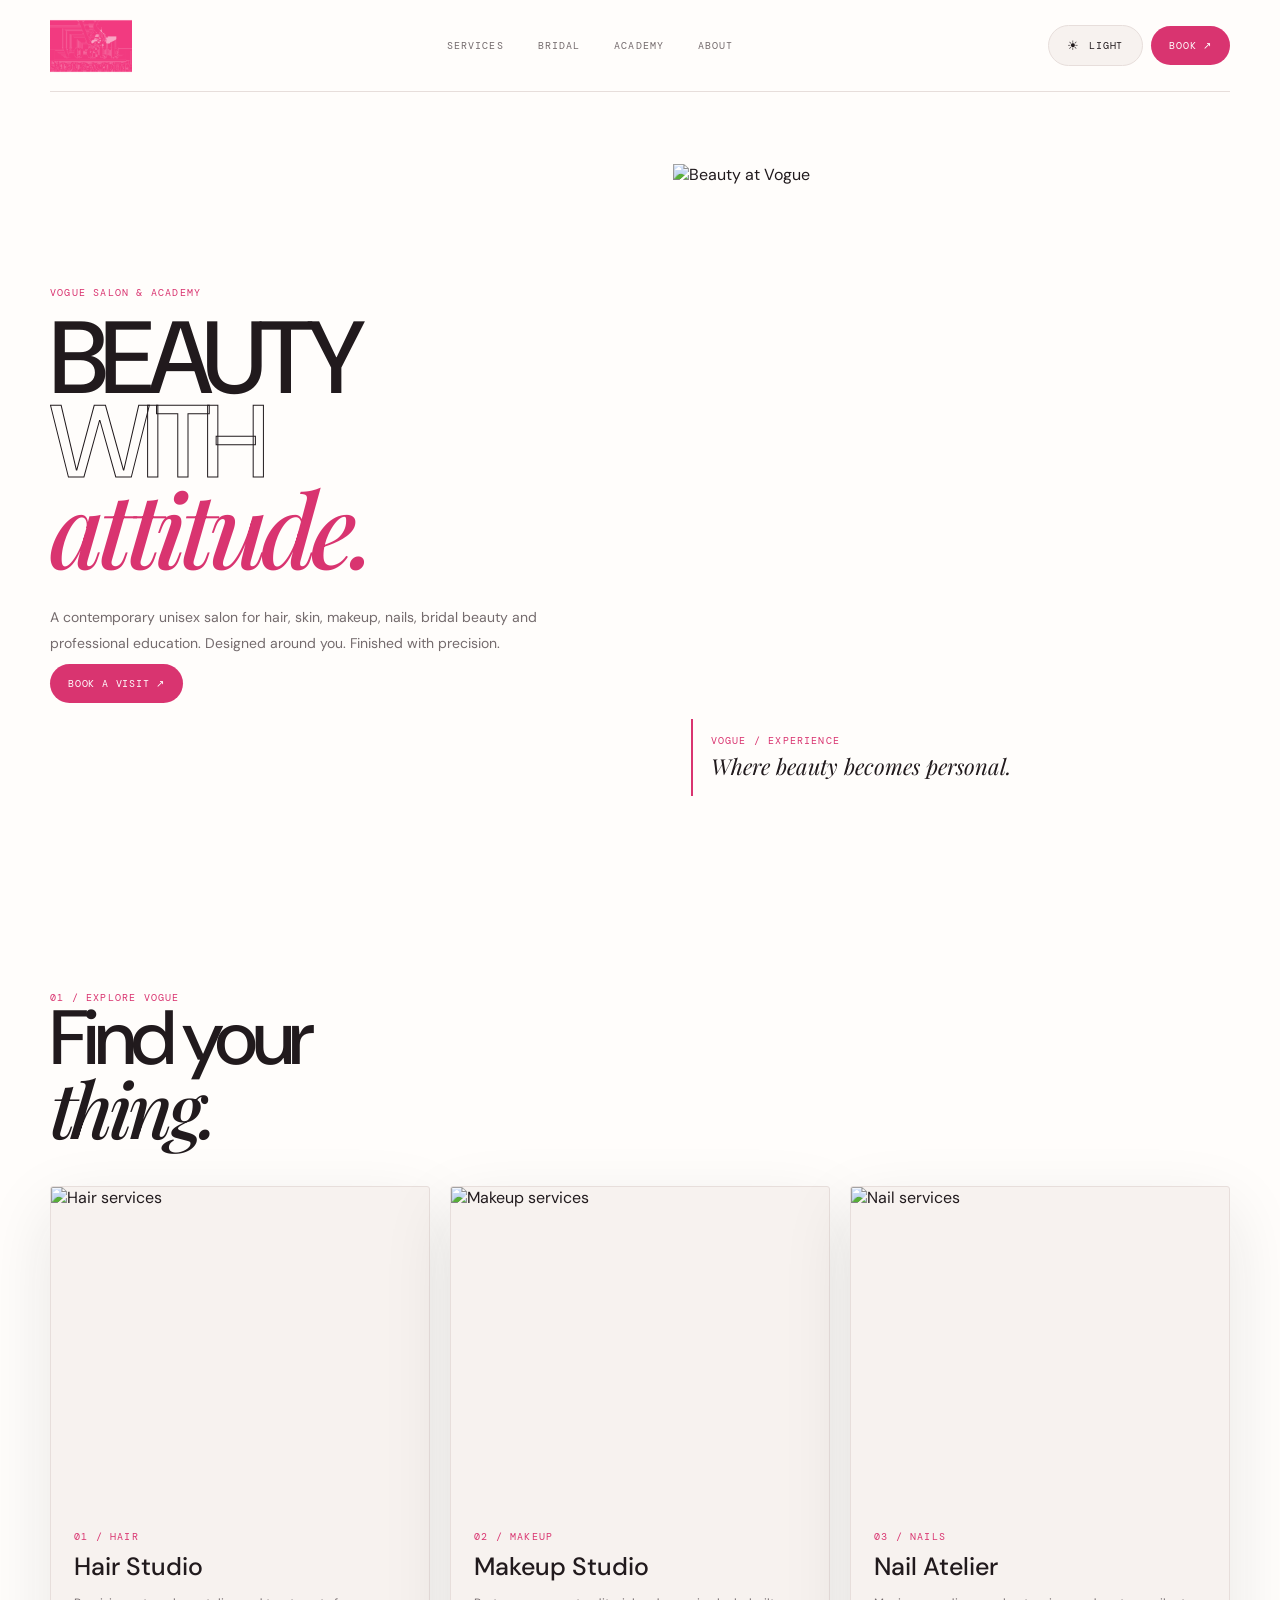
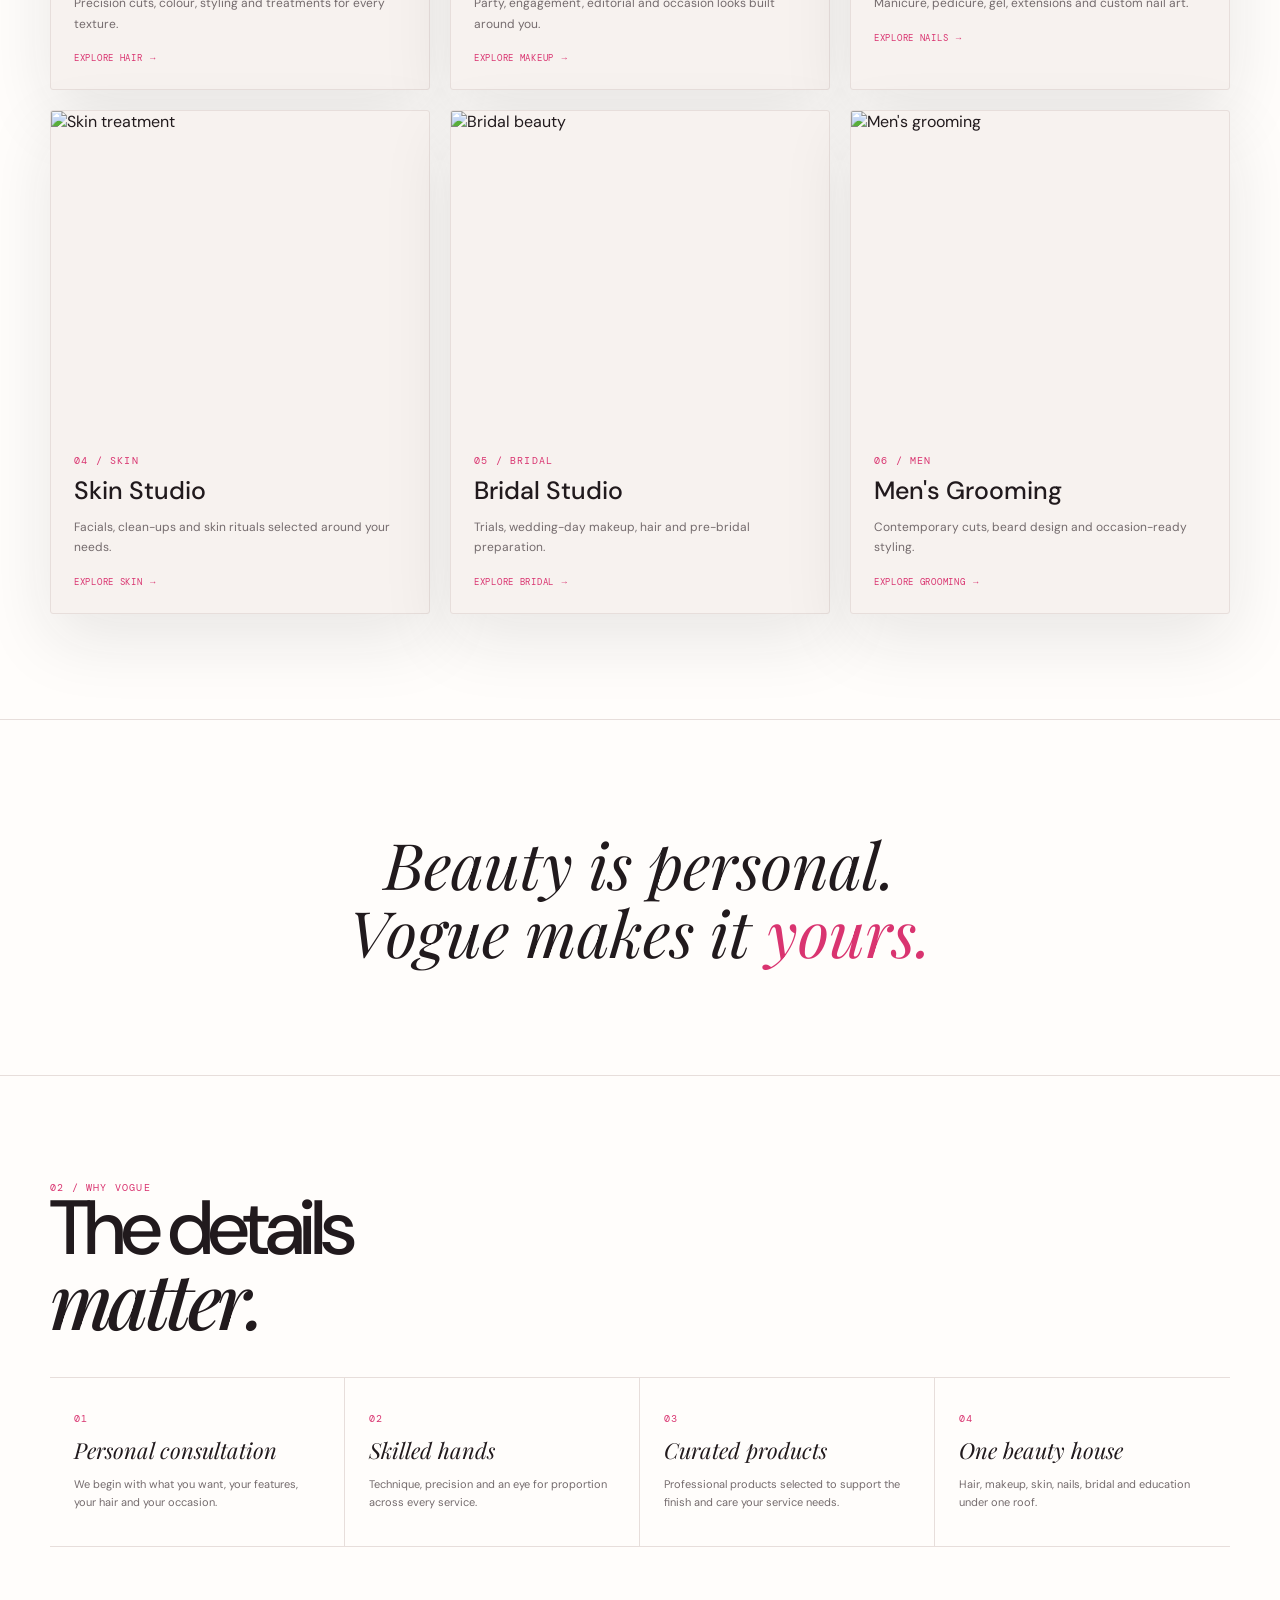
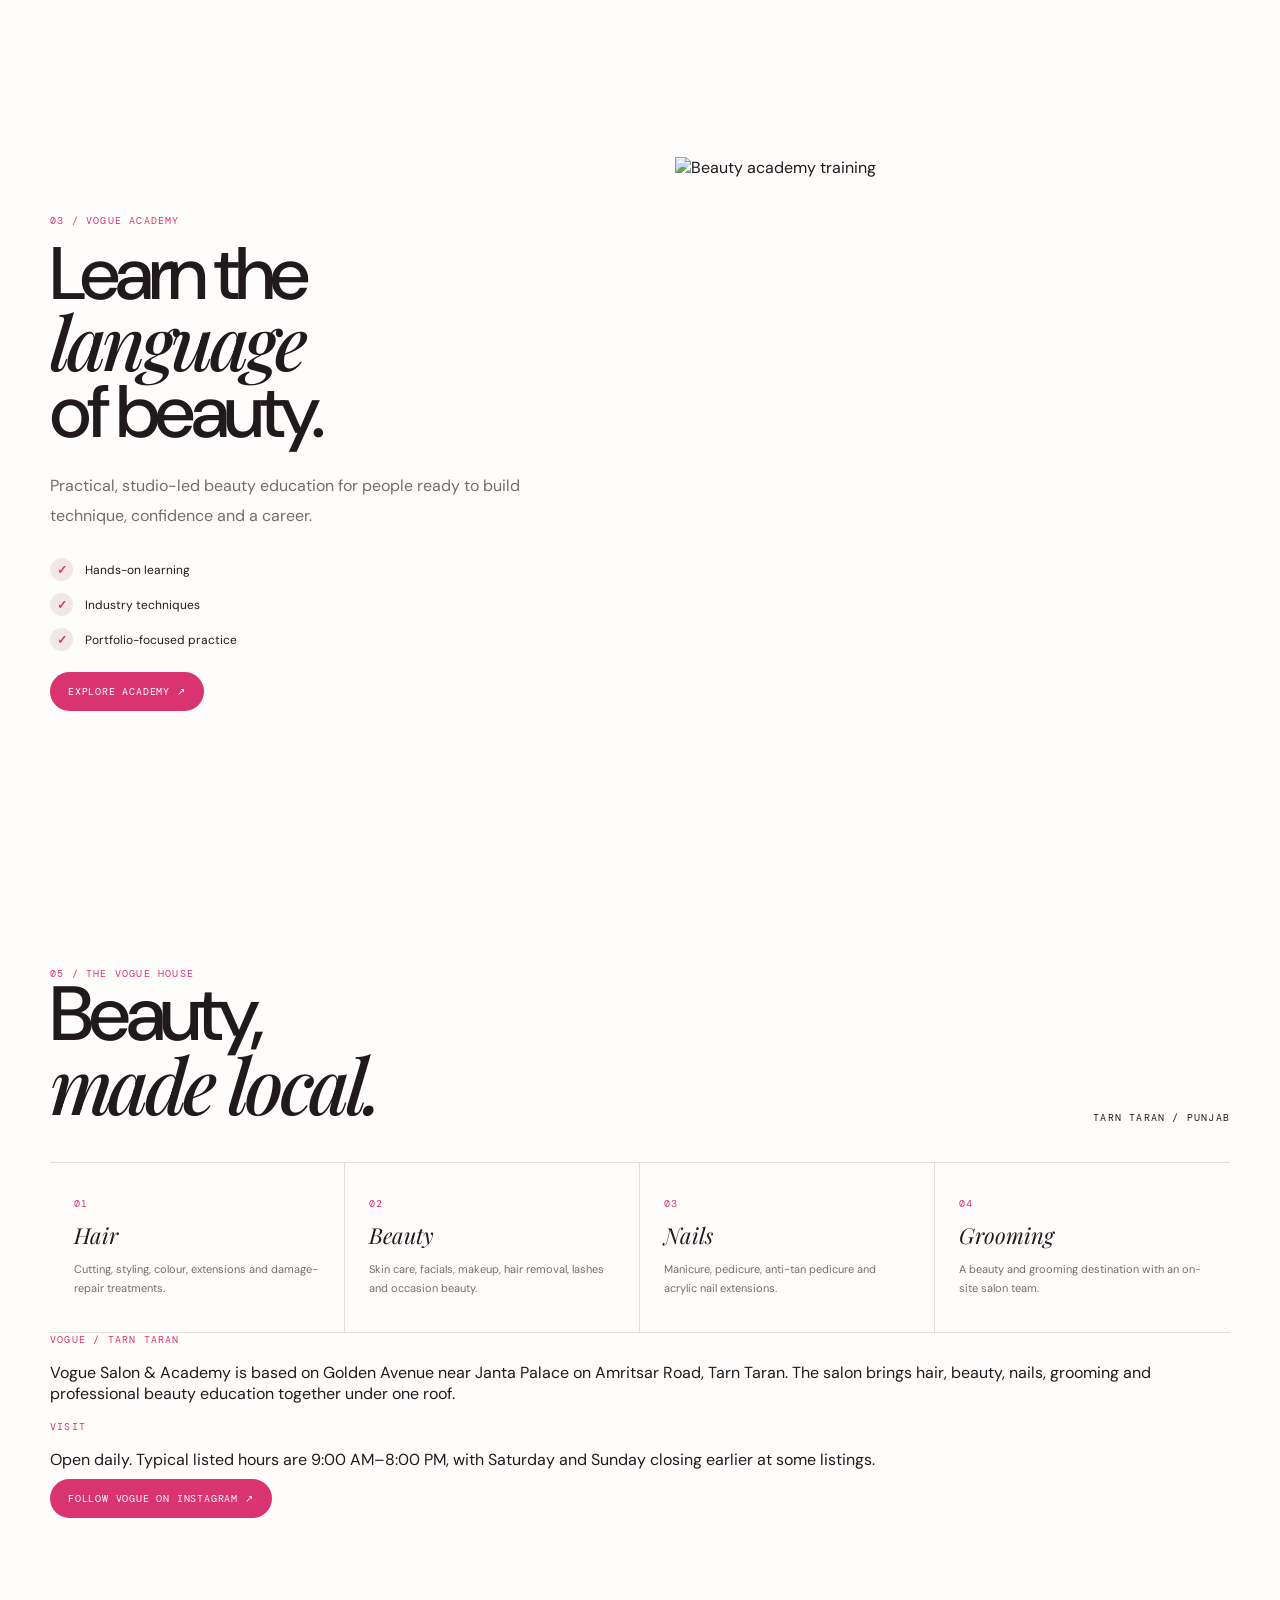
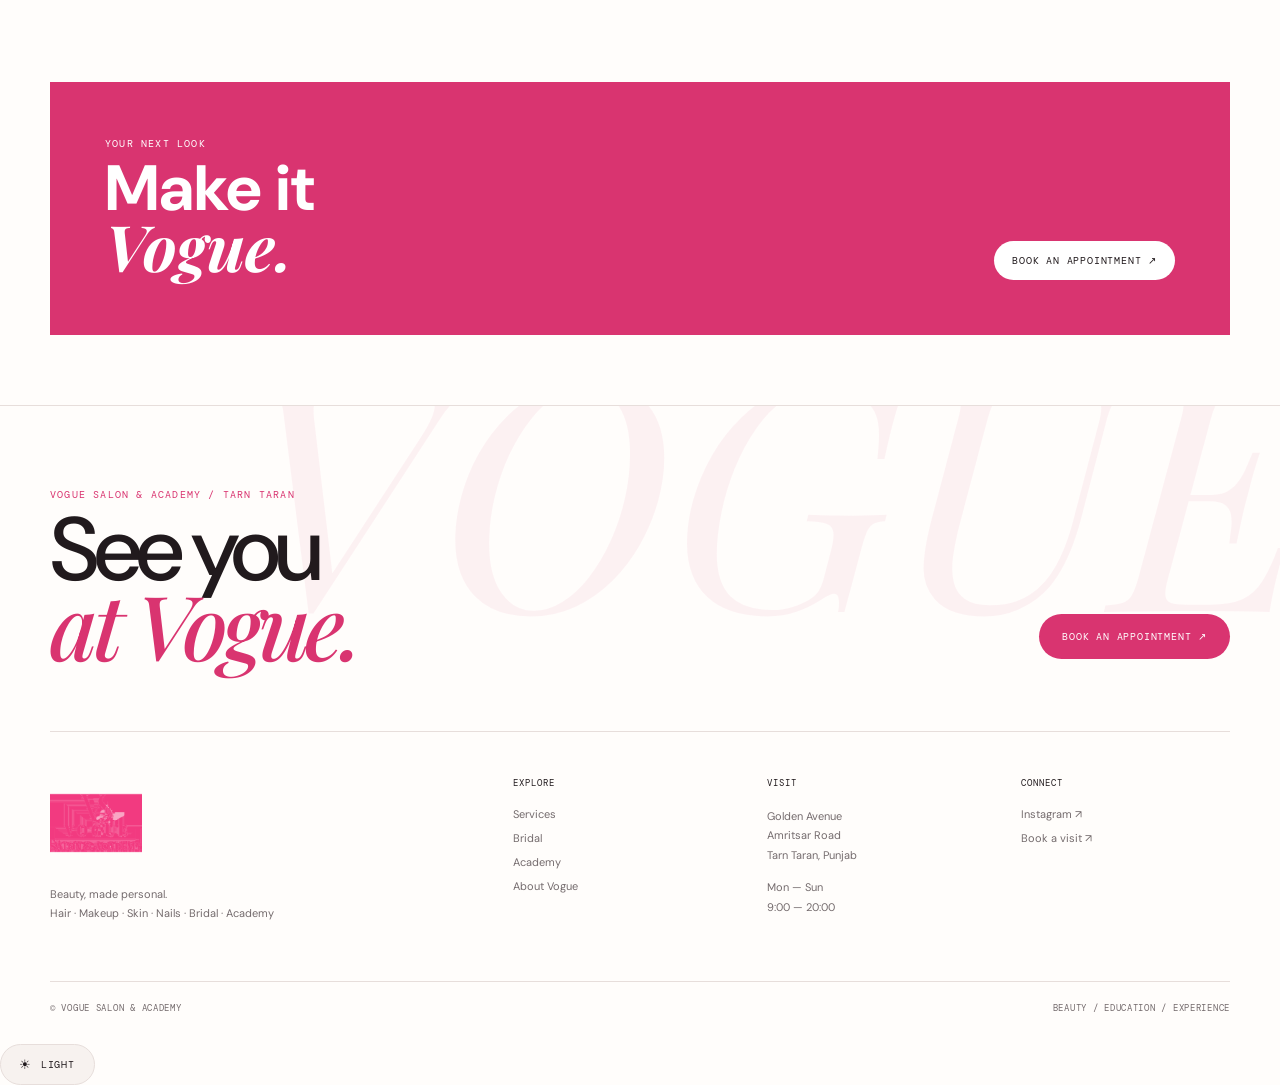
==== commit e363504f: "Redesign Vogue homepage with premium editorial footer" ====
--- a/index.html
+++ b/index.html
@@ -1,25 +1,2 @@
-<!doctype html>
-<html lang="en">
-<head>
-<meta charset="utf-8"><meta name="viewport" content="width=device-width,initial-scale=1">
-<meta name="description" content="Vogue Salon & Academy — contemporary hair, makeup, skin, nails, bridal beauty and professional education.">
-<title>Vogue Salon & Academy — Beauty, with attitude.</title>
-<link rel="preconnect" href="https://fonts.googleapis.com"><link rel="preconnect" href="https://fonts.gstatic.com" crossorigin>
-<link href="https://fonts.googleapis.com/css2?family=DM+Mono&family=DM+Sans:wght@400;500;600&family=Playfair+Display:ital,wght@0,500;0,600;1,500&display=swap" rel="stylesheet">
-<link rel="stylesheet" href="assets/theme.css">
-<script>try{const t=localStorage.getItem('vogue-theme');if(t==='light'||t==='dark')document.documentElement.dataset.theme=t}catch(e){}</script>
-<script src="assets/theme.js" defer></script>
-<style>
-:root{--bg:#fffdfb;--surface:#f7f2ef;--text:#211a1d;--muted:#746b6d;--pink:#d93470;--line:#e7dedb;--soft:#f1e8e6}*{box-sizing:border-box}html{background:var(--bg);color:var(--text);scroll-behavior:smooth}body{margin:0;background:var(--bg);color:var(--text);font-family:"DM Sans",sans-serif;transition:.3s}a{text-decoration:none;color:inherit}img{display:block;width:100%}.mono{font:10px "DM Mono";letter-spacing:.12em;text-transform:uppercase}.pink{color:var(--pink)}.serif{font-family:"Playfair Display";font-style:italic}.container{width:min(1180px,calc(100% - 56px));margin:auto}.site-nav{height:92px;border-bottom:1px solid var(--line);display:flex;align-items:center;justify-content:space-between;background:var(--bg)}.logo{width:82px}.navlinks{display:flex;gap:34px}.navlinks a{font:10px "DM Mono";letter-spacing:.11em;text-transform:uppercase;color:var(--muted)}.navlinks a:hover{color:var(--pink)}.actions{display:flex;gap:8px;align-items:center}.book,.theme-toggle{border:0;border-radius:999px;padding:13px 18px;font:10px "DM Mono";letter-spacing:.08em;text-transform:uppercase;cursor:pointer}.book{background:var(--pink);color:#fff}.theme-toggle{background:var(--surface);border:1px solid var(--line);color:var(--text)}.theme-toggle:hover{color:var(--pink);border-color:var(--pink)}.hero{min-height:710px;display:grid;grid-template-columns:1fr 1fr;gap:65px;align-items:center;padding:72px 0}.hero h1{font-size:clamp(64px,8vw,118px);line-height:.82;letter-spacing:-.065em;font-weight:500;margin:18px 0 28px}.outline{color:transparent;-webkit-text-stroke:1px var(--text)}.lead{max-width:520px;color:var(--muted);font-size:14px;line-height:1.85}.hero-image{height:650px;overflow:hidden;position:relative}.hero-image img{height:100%;object-fit:cover}.image-label{position:absolute;left:18px;bottom:18px;background:var(--bg);padding:15px 18px;border-left:2px solid var(--pink)}.image-label strong{display:block;font:22px "Playfair Display";font-style:italic;margin-top:4px}.section{padding:105px 0}.section-head{display:flex;justify-content:space-between;align-items:end;margin-bottom:38px}.section h2{font-size:clamp(48px,6vw,84px);line-height:.9;letter-spacing:-.06em;font-weight:500;margin:0}.grid{display:grid;grid-template-columns:repeat(3,1fr);gap:20px}.card,.review{background:var(--surface);border:1px solid var(--line);border-radius:3px;overflow:hidden}.card-image{height:320px;overflow:hidden}.card-image img{height:100%;object-fit:cover;transition:transform .6s}.card:hover .card-image img{transform:scale(1.035)}.card-body{padding:23px}.card-body h3{font-size:25px;font-weight:500;margin:7px 0 10px}.card-body p,.review p{font-size:12px;color:var(--muted);line-height:1.7;margin:0}.card-body a{display:inline-block;color:var(--pink);font:9px "DM Mono";letter-spacing:.08em;text-transform:uppercase;margin-top:18px}.quote{padding:110px 20px;text-align:center;border-block:1px solid var(--line)}.quote p{font:clamp(35px,5vw,70px) "Playfair Display";font-style:italic;line-height:1.06;max-width:900px;margin:auto}.quote span{color:var(--pink)}.trust{display:grid;grid-template-columns:repeat(4,1fr);border-block:1px solid var(--line)}.trust article{padding:34px 24px;border-right:1px solid var(--line)}.trust article:last-child{border:0}.trust strong{display:block;font:22px "Playfair Display";font-style:italic;margin:10px 0}.trust p{font-size:11px;color:var(--muted);line-height:1.7;margin:0}.feature{display:grid;grid-template-columns:1fr 1fr;gap:70px;align-items:center}.feature-image{height:600px;overflow:hidden}.feature-image img{height:100%;object-fit:cover}.feature h2{font-size:clamp(46px,5.8vw,78px);line-height:.9;font-weight:500;letter-spacing:-.06em;margin:14px 0 25px}.feature p{color:var(--muted);line-height:1.85;max-width:500px}.ticks{margin:28px 0;display:grid;gap:12px}.tick{display:flex;gap:12px;align-items:center;font-size:12px}.tick b{width:23px;height:23px;border-radius:50%;display:grid;place-items:center;background:var(--soft);color:var(--pink)}.cta{margin:70px 0;padding:55px;background:var(--pink);color:#fff;display:flex;justify-content:space-between;gap:30px;align-items:end}.cta h2{font-size:clamp(42px,5vw,70px);margin:10px 0 0;line-height:.9}.cta .book{background:#fff;color:#211a1d}.footer{border-top:1px solid var(--line);padding:55px 0 75px;color:var(--muted);font-size:11px}.footergrid{display:grid;grid-template-columns:2fr 1fr 1fr 1fr;gap:35px}.footer h4{color:var(--text);margin:0 0 14px}.footer a{display:block;margin:8px 0}.mobile-nav{display:none}@media(max-width:900px){.container{width:min(100% - 32px,540px)}.site-nav{height:74px}.navlinks,.desktop-theme{display:none}.logo{width:70px}.actions .book{display:none}.hero{display:block;padding:48px 0}.hero h1{font-size:58px}.hero-image{height:500px;margin-top:30px}.section{padding:70px 0}.grid{grid-template-columns:1fr 1fr;gap:12px}.card-image{height:220px}.card-body{padding:16px}.feature{display:flex;flex-direction:column;gap:35px}.feature-image{height:500px;width:100%}.trust{grid-template-columns:1fr 1fr}.trust article:nth-child(2){border-right:0}.trust article:nth-child(-n+2){border-bottom:1px solid var(--line)}.cta{display:block;padding:35px}.cta .book{margin-top:20px}.footergrid{grid-template-columns:1fr 1fr}.mobile-nav{display:flex;position:fixed;z-index:80;left:0;right:0;bottom:0;padding:9px 10px calc(9px + env(safe-area-inset-bottom));background:var(--bg);border-top:1px solid var(--line);justify-content:space-around}.mobile-nav a{font:8px "DM Mono";color:var(--muted);text-align:center}.mobile-nav a span{display:block;font-size:16px;margin-bottom:2px}.mobile-nav a.active{color:var(--pink)}}@media(max-width:480px){.grid{grid-template-columns:1fr}.hero h1{font-size:53px}}
-</style></head><body>
-<header class="container site-nav"><a href="index.html"><img class="logo" src="assets/vogue-logo-pink.png" alt="Vogue Salon & Academy"></a><nav class="navlinks"><a href="services.html">Services</a><a href="bridal.html">Bridal</a><a href="academy.html">Academy</a><a href="about.html">About</a></nav><div class="actions"><button class="theme-toggle desktop-theme" data-theme-toggle type="button"><span class="theme-icon">☀</span> <span class="theme-label">Light</span></button><a class="book" href="booking.html">Book ↗</a></div></header>
-<main><section class="container hero"><div><div class="mono pink">Vogue Salon & Academy</div><h1>BEAUTY<br><span class="outline">WITH</span><br><span class="serif pink">attitude.</span></h1><p class="lead">A contemporary unisex salon for hair, skin, makeup, nails, bridal beauty and professional education. Designed around you. Finished with precision.</p><a class="book" href="booking.html">Book a visit ↗</a></div><div class="hero-image"><img src="https://images.unsplash.com/photo-1487412912498-0447578fcca8?auto=format&fit=crop&w=1400&q=88" alt="Beauty at Vogue"><div class="image-label"><div class="mono pink">VOGUE / EXPERIENCE</div><strong>Where beauty becomes personal.</strong></div></div></section>
-<section class="section container"><div class="section-head"><div><div class="mono pink">01 / Explore Vogue</div><h2>Find your<br><span class="serif">thing.</span></h2></div></div><div class="grid"><article class="card"><div class="card-image"><img loading="lazy" src="https://images.unsplash.com/photo-1562322140-8baeececf3df?auto=format&fit=crop&w=1000&q=85" alt="Hair services"></div><div class="card-body"><div class="mono pink">01 / Hair</div><h3>Hair Studio</h3><p>Precision cuts, colour, styling and treatments for every texture.</p><a href="hair.html">Explore hair →</a></div></article><article class="card"><div class="card-image"><img loading="lazy" src="https://images.unsplash.com/photo-1522335789203-aabd1fc54bc9?auto=format&fit=crop&w=1000&q=85" alt="Makeup services"></div><div class="card-body"><div class="mono pink">02 / Makeup</div><h3>Makeup Studio</h3><p>Party, engagement, editorial and occasion looks built around you.</p><a href="makeup.html">Explore makeup →</a></div></article><article class="card"><div class="card-image"><img loading="lazy" src="https://images.unsplash.com/photo-1604654894610-df63bc536371?auto=format&fit=crop&w=1000&q=85" alt="Nail services"></div><div class="card-body"><div class="mono pink">03 / Nails</div><h3>Nail Atelier</h3><p>Manicure, pedicure, gel, extensions and custom nail art.</p><a href="nails.html">Explore nails →</a></div></article><article class="card"><div class="card-image"><img loading="lazy" src="https://images.unsplash.com/photo-1570172619644-dfd03ed5d881?auto=format&fit=crop&w=1000&q=85" alt="Skin treatment"></div><div class="card-body"><div class="mono pink">04 / Skin</div><h3>Skin Studio</h3><p>Facials, clean-ups and skin rituals selected around your needs.</p><a href="skin.html">Explore skin →</a></div></article><article class="card"><div class="card-image"><img loading="lazy" src="https://images.unsplash.com/photo-1519741497674-611481863552?auto=format&fit=crop&w=1000&q=85" alt="Bridal beauty"></div><div class="card-body"><div class="mono pink">05 / Bridal</div><h3>Bridal Studio</h3><p>Trials, wedding-day makeup, hair and pre-bridal preparation.</p><a href="bridal.html">Explore bridal →</a></div></article><article class="card"><div class="card-image"><img loading="lazy" src="https://images.unsplash.com/photo-1503951914875-452162b0f3f1?auto=format&fit=crop&w=1000&q=85" alt="Men's grooming"></div><div class="card-body"><div class="mono pink">06 / Men</div><h3>Men's Grooming</h3><p>Contemporary cuts, beard design and occasion-ready styling.</p><a href="mens.html">Explore grooming →</a></div></article></div></section>
-<section class="quote"><p>Beauty is personal.<br>Vogue makes it <span>yours.</span></p></section>
-<section class="section container"><div class="section-head"><div><div class="mono pink">02 / Why Vogue</div><h2>The details<br><span class="serif">matter.</span></h2></div></div><div class="trust"><article><div class="mono pink">01</div><strong>Personal consultation</strong><p>We begin with what you want, your features, your hair and your occasion.</p></article><article><div class="mono pink">02</div><strong>Skilled hands</strong><p>Technique, precision and an eye for proportion across every service.</p></article><article><div class="mono pink">03</div><strong>Curated products</strong><p>Professional products selected to support the finish and care your service needs.</p></article><article><div class="mono pink">04</div><strong>One beauty house</strong><p>Hair, makeup, skin, nails, bridal and education under one roof.</p></article></div></section>
-<section class="section container"><div class="feature"><div><div class="mono pink">03 / Vogue Academy</div><h2>Learn the<br><span class="serif">language</span><br>of beauty.</h2><p>Practical, studio-led beauty education for people ready to build technique, confidence and a career.</p><div class="ticks"><div class="tick"><b>✓</b>Hands-on learning</div><div class="tick"><b>✓</b>Industry techniques</div><div class="tick"><b>✓</b>Portfolio-focused practice</div></div><a class="book" href="academy.html">Explore Academy ↗</a></div><div class="feature-image"><img loading="lazy" src="https://images.unsplash.com/photo-1521590832167-7bcbfaa6381f?auto=format&fit=crop&w=1200&q=85" alt="Beauty academy training"></div></div></section>
-<section class="container"><div class="cta"><div><div class="mono">Your next look</div><h2>Make it<br><span class="serif">Vogue.</span></h2></div><a class="book" href="booking.html">Book an appointment ↗</a></div></section></main>
-<footer class="footer"><div class="container footergrid"><div><img class="logo" src="assets/vogue-logo-pink.png" alt="Vogue"><p>Salon & Academy<br>Punjab, India</p></div><div><h4>Explore</h4><a href="services.html">Services</a><a href="bridal.html">Bridal</a><a href="academy.html">Academy</a></div><div><h4>Visit</h4><p>Mon — Sun<br>10:00 — 20:00</p></div><div><h4>Connect</h4><a href="booking.html">Book a visit ↗</a></div></div></footer>
-<button class="theme-toggle mobile-theme" data-theme-toggle type="button"><span class="theme-icon">☀</span> <span class="theme-label">Light</span></button>
-<nav class="mobile-nav"><a class="active" href="index.html"><span>⌂</span>Home</a><a href="services.html"><span>✦</span>Services</a><a href="booking.html"><span>＋</span>Book</a><a href="academy.html"><span>◇</span>Academy</a><a href="about.html"><span>•••</span>More</a></nav>
-</body></html>+<!doctype html><html lang="en"><head><meta charset="utf-8"><meta name="viewport" content="width=device-width,initial-scale=1"><meta name="description" content="Vogue Salon & Academy — contemporary hair, makeup, skin, nails, bridal beauty and professional education."><title>Vogue Salon & Academy — Beauty, with attitude.</title><link rel="preconnect" href="https://fonts.googleapis.com"><link rel="preconnect" href="https://fonts.gstatic.com" crossorigin><link href="https://fonts.googleapis.com/css2?family=DM+Mono&family=DM+Sans:wght@400;500;600&family=Playfair+Display:ital,wght@0,500;0,600;1,500&display=swap" rel="stylesheet"><link rel="stylesheet" href="assets/theme.css"><script>try{const t=localStorage.getItem('vogue-theme');if(t==='light'||t==='dark')document.documentElement.dataset.theme=t}catch(e){}</script><script src="assets/theme.js" defer></script><style>:root{--bg:#fffdfb;--surface:#f7f2ef;--text:#211a1d;--muted:#746b6d;--pink:#d93470;--line:#e7dedb;--soft:#f1e8e6}*{box-sizing:border-box}html{background:var(--bg);color:var(--text);scroll-behavior:smooth}body{margin:0;background:var(--bg);color:var(--text);font-family:"DM Sans",sans-serif;transition:.3s}a{text-decoration:none;color:inherit}img{display:block;width:100%}.mono{font:10px "DM Mono";letter-spacing:.12em;text-transform:uppercase}.pink{color:var(--pink)}.serif{font-family:"Playfair Display";font-style:italic}.container{width:min(1180px,calc(100% - 56px));margin:auto}.site-nav{height:92px;border-bottom:1px solid var(--line);display:flex;align-items:center;justify-content:space-between;background:var(--bg)}.logo{width:82px}.navlinks{display:flex;gap:34px}.navlinks a{font:10px "DM Mono";letter-spacing:.11em;text-transform:uppercase;color:var(--muted)}.navlinks a:hover{color:var(--pink)}.actions{display:flex;gap:8px;align-items:center}.book,.theme-toggle{border:0;border-radius:999px;padding:13px 18px;font:10px "DM Mono";letter-spacing:.08em;text-transform:uppercase;cursor:pointer}.book{background:var(--pink);color:#fff}.theme-toggle{background:var(--surface);border:1px solid var(--line);color:var(--text)}.theme-toggle:hover{color:var(--pink);border-color:var(--pink)}.hero{min-height:710px;display:grid;grid-template-columns:1fr 1fr;gap:65px;align-items:center;padding:72px 0}.hero h1{font-size:clamp(64px,8vw,118px);line-height:.82;letter-spacing:-.065em;font-weight:500;margin:18px 0 28px}.outline{color:transparent;-webkit-text-stroke:1px var(--text)}.lead{max-width:520px;color:var(--muted);font-size:14px;line-height:1.85}.hero-image{height:650px;overflow:hidden;position:relative}.hero-image img{height:100%;object-fit:cover}.image-label{position:absolute;left:18px;bottom:18px;background:var(--bg);padding:15px 18px;border-left:2px solid var(--pink)}.image-label strong{display:block;font:22px "Playfair Display";font-style:italic;margin-top:4px}.section{padding:105px 0}.section-head{display:flex;justify-content:space-between;align-items:end;margin-bottom:38px}.section h2{font-size:clamp(48px,6vw,84px);line-height:.9;letter-spacing:-.06em;font-weight:500;margin:0}.grid{display:grid;grid-template-columns:repeat(3,1fr);gap:20px}.card,.review{background:var(--surface);border:1px solid var(--line);border-radius:3px;overflow:hidden}.card-image{height:320px;overflow:hidden}.card-image img{height:100%;object-fit:cover;transition:transform .6s}.card:hover .card-image img{transform:scale(1.035)}.card-body{padding:23px}.card-body h3{font-size:25px;font-weight:500;margin:7px 0 10px}.card-body p,.review p{font-size:12px;color:var(--muted);line-height:1.7;margin:0}.card-body a{display:inline-block;color:var(--pink);font:9px "DM Mono";letter-spacing:.08em;text-transform:uppercase;margin-top:18px}.quote{padding:110px 20px;text-align:center;border-block:1px solid var(--line)}.quote p{font:clamp(35px,5vw,70px) "Playfair Display";font-style:italic;line-height:1.06;max-width:900px;margin:auto}.quote span{color:var(--pink)}.trust{display:grid;grid-template-columns:repeat(4,1fr);border-block:1px solid var(--line)}.trust article{padding:34px 24px;border-right:1px solid var(--line)}.trust article:last-child{border:0}.trust strong{display:block;font:22px "Playfair Display";font-style:italic;margin:10px 0}.trust p{font-size:11px;color:var(--muted);line-height:1.7;margin:0}.feature{display:grid;grid-template-columns:1fr 1fr;gap:70px;align-items:center}.feature-image{height:600px;overflow:hidden}.feature-image img{height:100%;object-fit:cover}.feature h2{font-size:clamp(46px,5.8vw,78px);line-height:.9;font-weight:500;letter-spacing:-.06em;margin:14px 0 25px}.feature p{color:var(--muted);line-height:1.85;max-width:500px}.ticks{margin:28px 0;display:grid;gap:12px}.tick{display:flex;gap:12px;align-items:center;font-size:12px}.tick b{width:23px;height:23px;border-radius:50%;display:grid;place-items:center;background:var(--soft);color:var(--pink)}.cta{margin:70px 0;padding:55px;background:var(--pink);color:#fff;display:flex;justify-content:space-between;gap:30px;align-items:end}.cta h2{font-size:clamp(42px,5vw,70px);margin:10px 0 0;line-height:.9}.cta .book{background:#fff;color:#211a1d}.footer{position:relative;overflow:hidden;border-top:1px solid var(--line);padding:82px 0 30px;color:var(--muted);font-size:11px}.footer:before{content:"VOGUE";position:absolute;right:-30px;top:-55px;font:italic clamp(160px,25vw,330px)/.8 "Playfair Display";color:var(--pink);opacity:.055;pointer-events:none}.footer-top{position:relative;z-index:1;display:flex;justify-content:space-between;align-items:flex-end;gap:35px;padding-bottom:62px;border-bottom:1px solid var(--line)}.footer-kicker{margin-bottom:12px}.footer-title{margin:0;color:var(--text);font-size:clamp(48px,7vw,96px);line-height:.83;letter-spacing:-.06em;font-weight:500}.footer-title em{font-family:"Playfair Display";font-style:italic;color:var(--pink);font-weight:500}.footer-cta .book{display:inline-block;padding:16px 23px}.footer-main{position:relative;z-index:1;display:grid;grid-template-columns:2fr 1fr 1fr 1fr;gap:45px;padding:45px 0}.footer-brand .logo{width:92px;margin-bottom:16px}.footer h4{font:9px "DM Mono";letter-spacing:.12em;text-transform:uppercase;color:var(--text);margin:0 0 18px}.footer p{line-height:1.8;margin:0 0 12px}.footer a{display:block;margin:10px 0;transition:color .2s,transform .2s}.footer a:hover{color:var(--pink);transform:translateX(3px)}.footer-bottom{position:relative;z-index:1;border-top:1px solid var(--line);padding-top:20px;display:flex;justify-content:space-between;gap:20px;font:9px "DM Mono";letter-spacing:.08em;text-transform:uppercase}.mobile-nav{display:none}@media(max-width:900px){.container{width:min(100% - 32px,540px)}.site-nav{height:74px}.navlinks,.desktop-theme{display:none}.logo{width:70px}.actions .book{display:none}.hero{display:block;padding:48px 0}.hero h1{font-size:58px}.hero-image{height:500px;margin-top:30px}.section{padding:70px 0}.grid{grid-template-columns:1fr 1fr;gap:12px}.card-image{height:220px}.card-body{padding:16px}.feature{display:flex;flex-direction:column;gap:35px}.feature-image{height:500px;width:100%}.trust{grid-template-columns:1fr 1fr}.trust article:nth-child(2){border-right:0}.trust article:nth-child(-n+2){border-bottom:1px solid var(--line)}.cta{display:block;padding:35px}.cta .book{margin-top:20px}.footer{padding:62px 0 100px}.footer-top{display:block;padding-bottom:40px}.footer-cta{margin-top:28px}.footer-main{grid-template-columns:1fr 1fr;gap:38px 24px;padding:38px 0}.footer-brand{grid-column:1/-1}.footer-bottom{display:block;line-height:2}.footer-bottom span+span{display:block}.mobile-nav{display:flex;position:fixed;z-index:80;left:0;right:0;bottom:0;padding:9px 10px calc(9px + env(safe-area-inset-bottom));background:var(--bg);border-top:1px solid var(--line);justify-content:space-around}.mobile-nav a{font:8px "DM Mono";color:var(--muted);text-align:center}.mobile-nav a span{display:block;font-size:16px;margin-bottom:2px}.mobile-nav a.active{color:var(--pink)}}@media(max-width:480px){.grid{grid-template-columns:1fr}.hero h1{font-size:53px}.footer-main{grid-template-columns:1fr 1fr}}
+</style></head><body><header class="container site-nav"><a href="index.html"><img class="logo" src="assets/vogue-logo-pink.png" alt="Vogue Salon & Academy"></a><nav class="navlinks"><a href="services.html">Services</a><a href="bridal.html">Bridal</a><a href="academy.html">Academy</a><a href="about.html">About</a></nav><div class="actions"><button class="theme-toggle desktop-theme" data-theme-toggle type="button"><span class="theme-icon">☀</span> <span class="theme-label">Light</span></button><a class="book" href="booking.html">Book ↗</a></div></header><main><section class="container hero"><div><div class="mono pink">Vogue Salon & Academy</div><h1>BEAUTY<br><span class="outline">WITH</span><br><span class="serif pink">attitude.</span></h1><p class="lead">A contemporary unisex salon for hair, skin, makeup, nails, bridal beauty and professional education. Designed around you. Finished with precision.</p><a class="book" href="booking.html">Book a visit ↗</a></div><div class="hero-image"><img src="https://images.unsplash.com/photo-1487412912498-0447578fcca8?auto=format&fit=crop&w=1400&q=88" alt="Beauty at Vogue"><div class="image-label"><div class="mono pink">VOGUE / EXPERIENCE</div><strong>Where beauty becomes personal.</strong></div></div></section><section class="section container"><div class="section-head"><div><div class="mono pink">01 / Explore Vogue</div><h2>Find your<br><span class="serif">thing.</span></h2></div></div><div class="grid"><article class="card"><div class="card-image"><img loading="lazy" src="https://images.unsplash.com/photo-1562322140-8baeececf3df?auto=format&fit=crop&w=1000&q=85" alt="Hair services"></div><div class="card-body"><div class="mono pink">01 / Hair</div><h3>Hair Studio</h3><p>Precision cuts, colour, styling and treatments for every texture.</p><a href="hair.html">Explore hair →</a></div></article><article class="card"><div class="card-image"><img loading="lazy" src="https://images.unsplash.com/photo-1522335789203-aabd1fc54bc9?auto=format&fit=crop&w=1000&q=85" alt="Makeup services"></div><div class="card-body"><div class="mono pink">02 / Makeup</div><h3>Makeup Studio</h3><p>Party, engagement, editorial and occasion looks built around you.</p><a href="makeup.html">Explore makeup →</a></div></article><article class="card"><div class="card-image"><img loading="lazy" src="https://images.unsplash.com/photo-1604654894610-df63bc536371?auto=format&fit=crop&w=1000&q=85" alt="Nail services"></div><div class="card-body"><div class="mono pink">03 / Nails</div><h3>Nail Atelier</h3><p>Manicure, pedicure, gel, extensions and custom nail art.</p><a href="nails.html">Explore nails →</a></div></article><article class="card"><div class="card-image"><img loading="lazy" src="https://images.unsplash.com/photo-1570172619644-dfd03ed5d881?auto=format&fit=crop&w=1000&q=85" alt="Skin treatment"></div><div class="card-body"><div class="mono pink">04 / Skin</div><h3>Skin Studio</h3><p>Facials, clean-ups and skin rituals selected around your needs.</p><a href="skin.html">Explore skin →</a></div></article><article class="card"><div class="card-image"><img loading="lazy" src="https://images.unsplash.com/photo-1519741497674-611481863552?auto=format&fit=crop&w=1000&q=85" alt="Bridal beauty"></div><div class="card-body"><div class="mono pink">05 / Bridal</div><h3>Bridal Studio</h3><p>Trials, wedding-day makeup, hair and pre-bridal preparation.</p><a href="bridal.html">Explore bridal →</a></div></article><article class="card"><div class="card-image"><img loading="lazy" src="https://images.unsplash.com/photo-1503951914875-452162b0f3f1?auto=format&fit=crop&w=1000&q=85" alt="Men's grooming"></div><div class="card-body"><div class="mono pink">06 / Men</div><h3>Men's Grooming</h3><p>Contemporary cuts, beard design and occasion-ready styling.</p><a href="mens.html">Explore grooming →</a></div></article></div></section><section class="quote"><p>Beauty is personal.<br>Vogue makes it <span>yours.</span></p></section><section class="section container"><div class="section-head"><div><div class="mono pink">02 / Why Vogue</div><h2>The details<br><span class="serif">matter.</span></h2></div></div><div class="trust"><article><div class="mono pink">01</div><strong>Personal consultation</strong><p>We begin with what you want, your features, your hair and your occasion.</p></article><article><div class="mono pink">02</div><strong>Skilled hands</strong><p>Technique, precision and an eye for proportion across every service.</p></article><article><div class="mono pink">03</div><strong>Curated products</strong><p>Professional products selected to support the finish and care your service needs.</p></article><article><div class="mono pink">04</div><strong>One beauty house</strong><p>Hair, makeup, skin, nails, bridal and education under one roof.</p></article></div></section><section class="section container"><div class="feature"><div><div class="mono pink">03 / Vogue Academy</div><h2>Learn the<br><span class="serif">language</span><br>of beauty.</h2><p>Practical, studio-led beauty education for people ready to build technique, confidence and a career.</p><div class="ticks"><div class="tick"><b>✓</b>Hands-on learning</div><div class="tick"><b>✓</b>Industry techniques</div><div class="tick"><b>✓</b>Portfolio-focused practice</div></div><a class="book" href="academy.html">Explore Academy ↗</a></div><div class="feature-image"><img loading="lazy" src="https://images.unsplash.com/photo-1521590832167-7bcbfaa6381f?auto=format&fit=crop&w=1200&q=85" alt="Beauty academy training"></div></div></section><section class="container"><div class="cta"><div><div class="mono">Your next look</div><h2>Make it<br><span class="serif">Vogue.</span></h2></div><a class="book" href="booking.html">Book an appointment ↗</a></div></section></main><footer class="footer"><div class="container"><div class="footer-top"><div><div class="mono pink footer-kicker">Vogue Salon & Academy / Tarn Taran</div><h2 class="footer-title">See you<br><em>at Vogue.</em></h2></div><div class="footer-cta"><a class="book" href="booking.html">Book an appointment ↗</a></div></div><div class="footer-main"><div class="footer-brand"><img class="logo" src="assets/vogue-logo-pink.png" alt="Vogue Salon & Academy"><p>Beauty, made personal.<br>Hair · Makeup · Skin · Nails · Bridal · Academy</p></div><div><h4>Explore</h4><a href="services.html">Services</a><a href="bridal.html">Bridal</a><a href="academy.html">Academy</a><a href="about.html">About Vogue</a></div><div><h4>Visit</h4><p>Golden Avenue<br>Amritsar Road<br>Tarn Taran, Punjab</p><p>Mon — Sun<br>9:00 — 20:00</p></div><div><h4>Connect</h4><a href="https://www.instagram.com/voguesalon_tarntaran/" target="_blank" rel="noopener">Instagram ↗</a><a href="booking.html">Book a visit ↗</a></div></div><div class="footer-bottom"><span>© Vogue Salon & Academy</span><span>Beauty / Education / Experience</span></div></div></footer><button class="theme-toggle mobile-theme" data-theme-toggle type="button"><span class="theme-icon">☀</span> <span class="theme-label">Light</span></button><nav class="mobile-nav"><a class="active" href="index.html"><span>⌂</span>Home</a><a href="services.html"><span>✦</span>Services</a><a href="booking.html"><span>＋</span>Book</a><a href="academy.html"><span>◇</span>Academy</a><a href="about.html"><span>•••</span>More</a></nav></body></html>
--- a/assets/theme.css
+++ b/assets/theme.css
@@ -1,13 +1,14 @@
-/* Vogue Salon & Academy — theme tokens. Default follows the visitor's system. */
-:root{color-scheme:light;--bg:#fffdfb;--surface:#f7f2ef;--text:#211a1d;--muted:#746b6d;--pink:#d93470;--line:#e7dedb;--soft:#f1e8e6;--header:rgba(255,253,251,.94);--shadow:0 20px 60px rgba(33,26,29,.08)}
-@media(prefers-color-scheme:dark){:root:not([data-theme="light"]){color-scheme:dark;--bg:#151114;--surface:#211a1e;--text:#f7efec;--muted:#b5a8ac;--pink:#f05a91;--line:#3a2e33;--soft:#2c2227;--header:rgba(21,17,20,.94);--shadow:0 20px 60px rgba(0,0,0,.3)}}
-:root[data-theme="dark"]{color-scheme:dark;--bg:#151114;--surface:#211a1e;--text:#f7efec;--muted:#b5a8ac;--pink:#f05a91;--line:#3a2e33;--soft:#2c2227;--header:rgba(21,17,20,.94);--shadow:0 20px 60px rgba(0,0,0,.3)}
-:root[data-theme="light"]{color-scheme:light}
-html,body{background:var(--bg);color:var(--text)}body{transition:background-color .3s ease,color .3s ease}::selection{background:var(--pink);color:#fff}
-.site-nav{background:var(--header);transition:background-color .3s ease,border-color .3s ease}.outline{-webkit-text-stroke-color:var(--text)!important}
-.card,.review,.trust article,.price-list,.price,.feature-image,.hero-image{transition:background-color .3s ease,border-color .3s ease,color .3s ease,box-shadow .3s ease}.card,.review{box-shadow:var(--shadow)}
-.image-label{background:color-mix(in srgb,var(--bg) 92%,transparent)!important}
-.theme-toggle{display:inline-flex;align-items:center;justify-content:center;gap:8px;border:1px solid var(--line);background:var(--surface);color:var(--text);border-radius:999px;padding:10px 13px;cursor:pointer;font:9px "DM Mono";letter-spacing:.08em;text-transform:uppercase;transition:.25s ease}.theme-toggle:hover{border-color:var(--pink);color:var(--pink)}.theme-toggle .theme-icon{font-size:13px;line-height:1}.theme-toggle .theme-label{min-width:36px}.theme-toggle:focus-visible{outline:2px solid var(--pink);outline-offset:3px}
-@media(max-width:900px){.desktop-theme{display:none!important}}@media(min-width:901px){.mobile-theme{display:none!important}.desktop-theme{margin-left:8px}}
-.mobile-theme{position:fixed;right:14px;bottom:78px;z-index:81;box-shadow:var(--shadow)}
-@media(prefers-reduced-motion:reduce){body{transition:none}}
+/* Vogue Salon & Academy — editorial design language */
+:root{color-scheme:light;--bg:#fffdfb;--surface:#f7f2ef;--text:#211a1d;--muted:#746b6d;--pink:#d93470;--line:#e7dedb;--soft:#f1e8e6;--header:rgba(255,253,251,.78);--shadow:0 24px 70px rgba(33,26,29,.10);--ease:cubic-bezier(.22,1,.36,1)}
+@media(prefers-color-scheme:dark){:root:not([data-theme="light"]){color-scheme:dark;--bg:#151114;--surface:#211a1e;--text:#f7efec;--muted:#b5a8ac;--pink:#f05a91;--line:#3a2e33;--soft:#2c2227;--header:rgba(21,17,20,.78);--shadow:0 24px 70px rgba(0,0,0,.32)}}
+:root[data-theme="dark"]{color-scheme:dark;--bg:#151114;--surface:#211a1e;--text:#f7efec;--muted:#b5a8ac;--pink:#f05a91;--line:#3a2e33;--soft:#2c2227;--header:rgba(21,17,20,.78);--shadow:0 24px 70px rgba(0,0,0,.32)}:root[data-theme="light"]{color-scheme:light}
+html,body{background:var(--bg);color:var(--text)}body{transition:background-color .45s ease,color .45s ease}::selection{background:var(--pink);color:#fff}.site-nav{background:var(--header);backdrop-filter:blur(18px) saturate(130%);-webkit-backdrop-filter:blur(18px) saturate(130%);transition:.35s ease;position:relative;z-index:50}.outline{-webkit-text-stroke-color:var(--text)!important}
+.card,.review,.trust article,.price-list,.price,.feature-image,.hero-image{transition:background-color .35s ease,border-color .35s ease,color .35s ease,box-shadow .35s ease,transform .6s var(--ease)}.card,.review{box-shadow:var(--shadow)}.image-label{background:color-mix(in srgb,var(--bg) 88%,transparent)!important;backdrop-filter:blur(10px)}
+.theme-toggle{display:inline-flex;align-items:center;justify-content:center;gap:8px;border:1px solid var(--line);background:var(--surface);color:var(--text);border-radius:999px;padding:10px 13px;cursor:pointer;font:9px "DM Mono";letter-spacing:.08em;text-transform:uppercase;transition:.25s ease}.theme-toggle:hover{border-color:var(--pink);color:var(--pink);transform:translateY(-2px)}.theme-toggle .theme-icon{font-size:13px;line-height:1}.theme-toggle .theme-label{min-width:36px}.theme-toggle:focus-visible{outline:2px solid var(--pink);outline-offset:3px}
+/* Editorial texture, reveal and image motion */
+body::before{content:"";position:fixed;inset:0;pointer-events:none;z-index:90;opacity:.035;background-image:url("data:image/svg+xml,%3Csvg viewBox='0 0 180 180' xmlns='http://www.w3.org/2000/svg'%3E%3Cfilter id='n'%3E%3CfeTurbulence type='fractalNoise' baseFrequency='.9' numOctaves='3' stitchTiles='stitch'/%3E%3C/filter%3E%3Crect width='100%25' height='100%25' filter='url(%23n)' opacity='.65'/%3E%3C/svg%3E)}
+.reveal{opacity:0;transform:translateY(35px);transition:opacity .8s ease,transform .9s var(--ease)}.reveal.is-visible{opacity:1;transform:none}.reveal-delay-1{transition-delay:.08s}.reveal-delay-2{transition-delay:.16s}.reveal-delay-3{transition-delay:.24s}.hero-image,.feature-image{will-change:transform}.hero-image::after,.feature-image::after{content:"";position:absolute;inset:0;pointer-events:none;background:linear-gradient(135deg,rgba(255,255,255,.12),transparent 45%,rgba(217,52,112,.10));mix-blend-mode:soft-light}.hero-image img,.feature-image img{transition:transform 1.2s var(--ease);will-change:transform}.hero-image:hover img,.feature-image:hover img{transform:scale(1.045)}
+.card{position:relative}.card::after{content:"";position:absolute;inset:0;border:1px solid transparent;border-radius:inherit;pointer-events:none;transition:border-color .35s,box-shadow .35s}.card:hover{transform:translateY(-8px)}.card:hover::after{border-color:color-mix(in srgb,var(--pink) 45%,transparent);box-shadow:inset 0 0 0 1px color-mix(in srgb,var(--pink) 12%,transparent)}.book{transition:transform .35s var(--ease),box-shadow .35s ease}.book:hover{transform:translateY(-3px);box-shadow:0 12px 30px color-mix(in srgb,var(--pink) 28%,transparent)}
+.quote{position:relative;overflow:hidden}.quote::before{content:"V";position:absolute;right:5%;top:-35%;font:clamp(260px,35vw,600px) "Playfair Display";font-style:italic;color:var(--pink);opacity:.035;pointer-events:none}.section-head h2,.feature h2,.hero h1{animation:editorialIn .9s var(--ease) both}@keyframes editorialIn{from{opacity:0;transform:translateY(24px);letter-spacing:-.03em}to{opacity:1;transform:none}}
+.scroll-progress{position:fixed;top:0;left:0;width:100%;height:2px;z-index:100;background:var(--pink);transform:scaleX(0);transform-origin:left;pointer-events:none}.cursor-orb{position:fixed;width:260px;height:260px;border-radius:50%;pointer-events:none;z-index:89;background:radial-gradient(circle,color-mix(in srgb,var(--pink) 10%,transparent),transparent 68%);transform:translate(-50%,-50%);opacity:0;transition:opacity .3s ease;mix-blend-mode:multiply}.cursor-orb.active{opacity:1}
+@media(max-width:900px){.desktop-theme{display:none!important}.cursor-orb{display:none}}@media(min-width:901px){.mobile-theme{display:none!important}.desktop-theme{margin-left:8px}}.mobile-theme{position:fixed;right:14px;bottom:78px;z-index:81;box-shadow:var(--shadow)}@media(prefers-reduced-motion:reduce){body{transition:none}.reveal,.reveal.is-visible{opacity:1;transform:none;transition:none}.hero-image img,.feature-image img{transition:none}.card:hover{transform:none}.cursor-orb{display:none}}
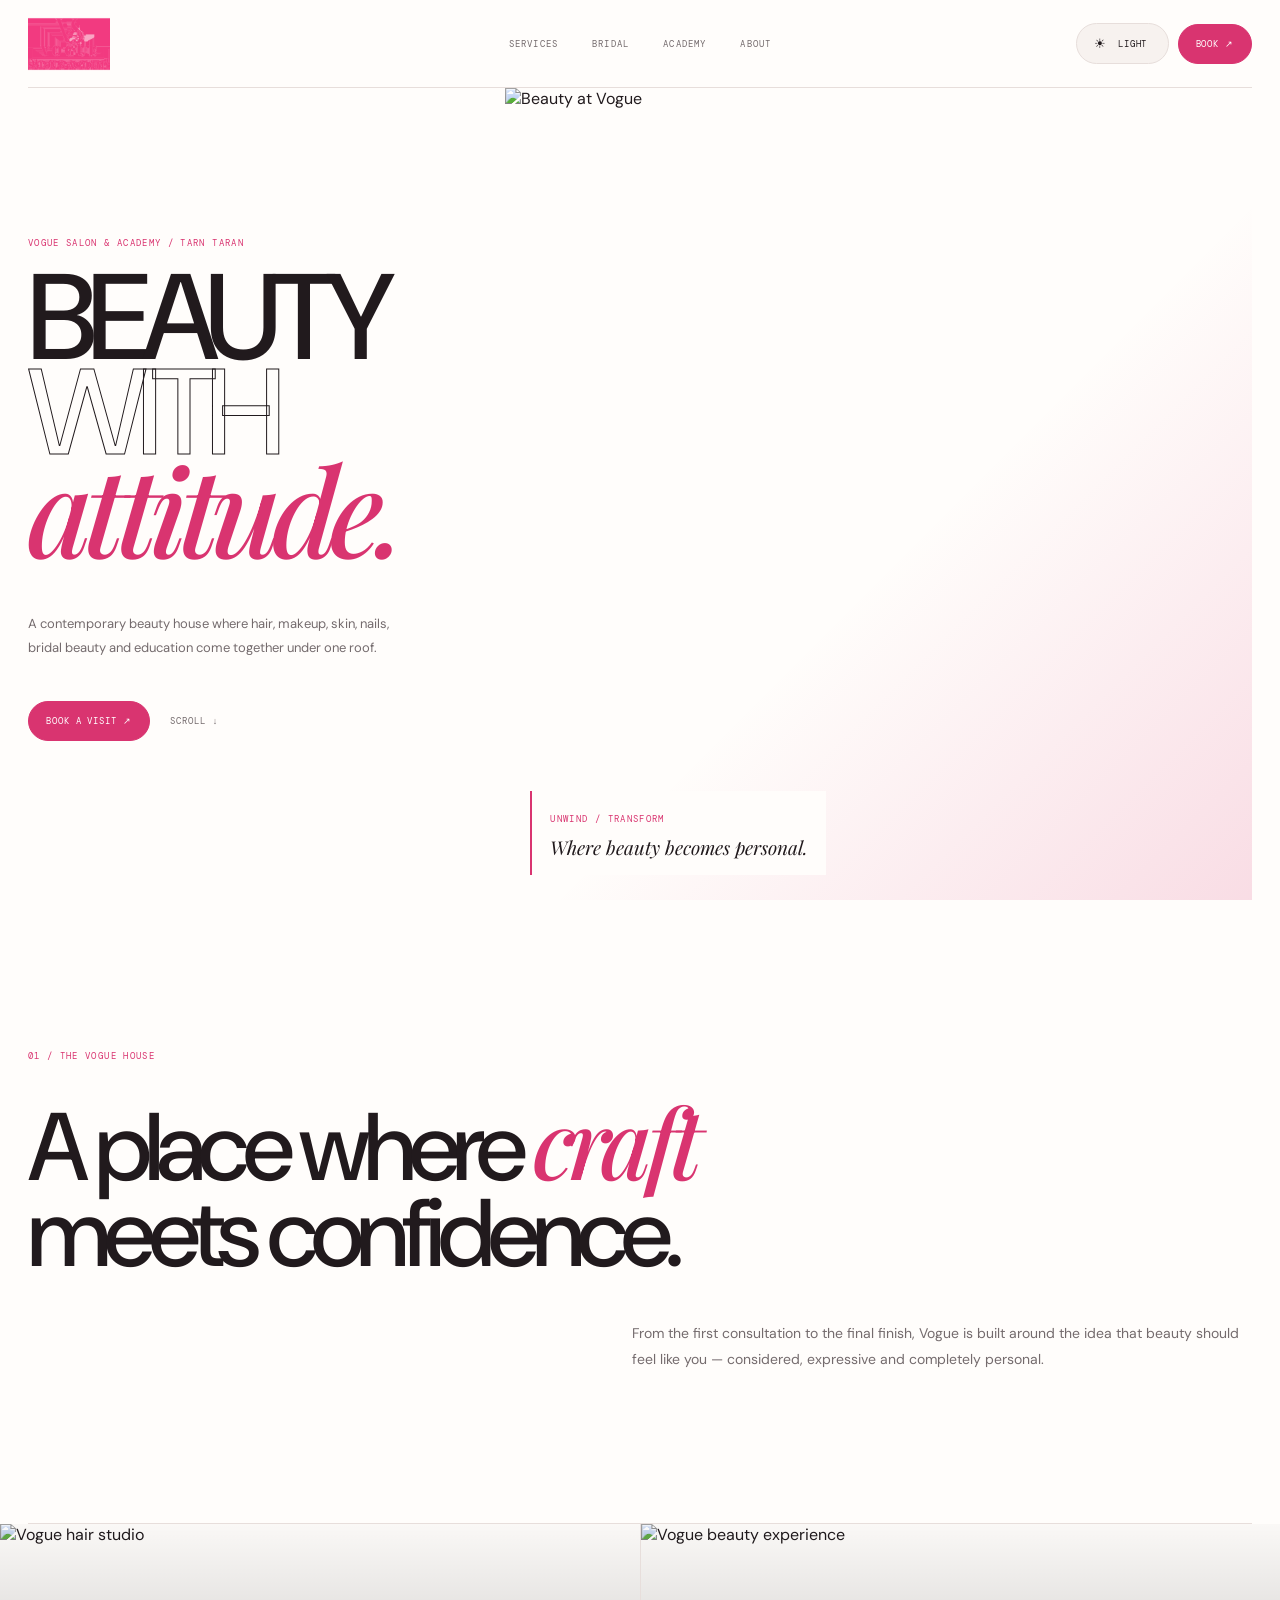
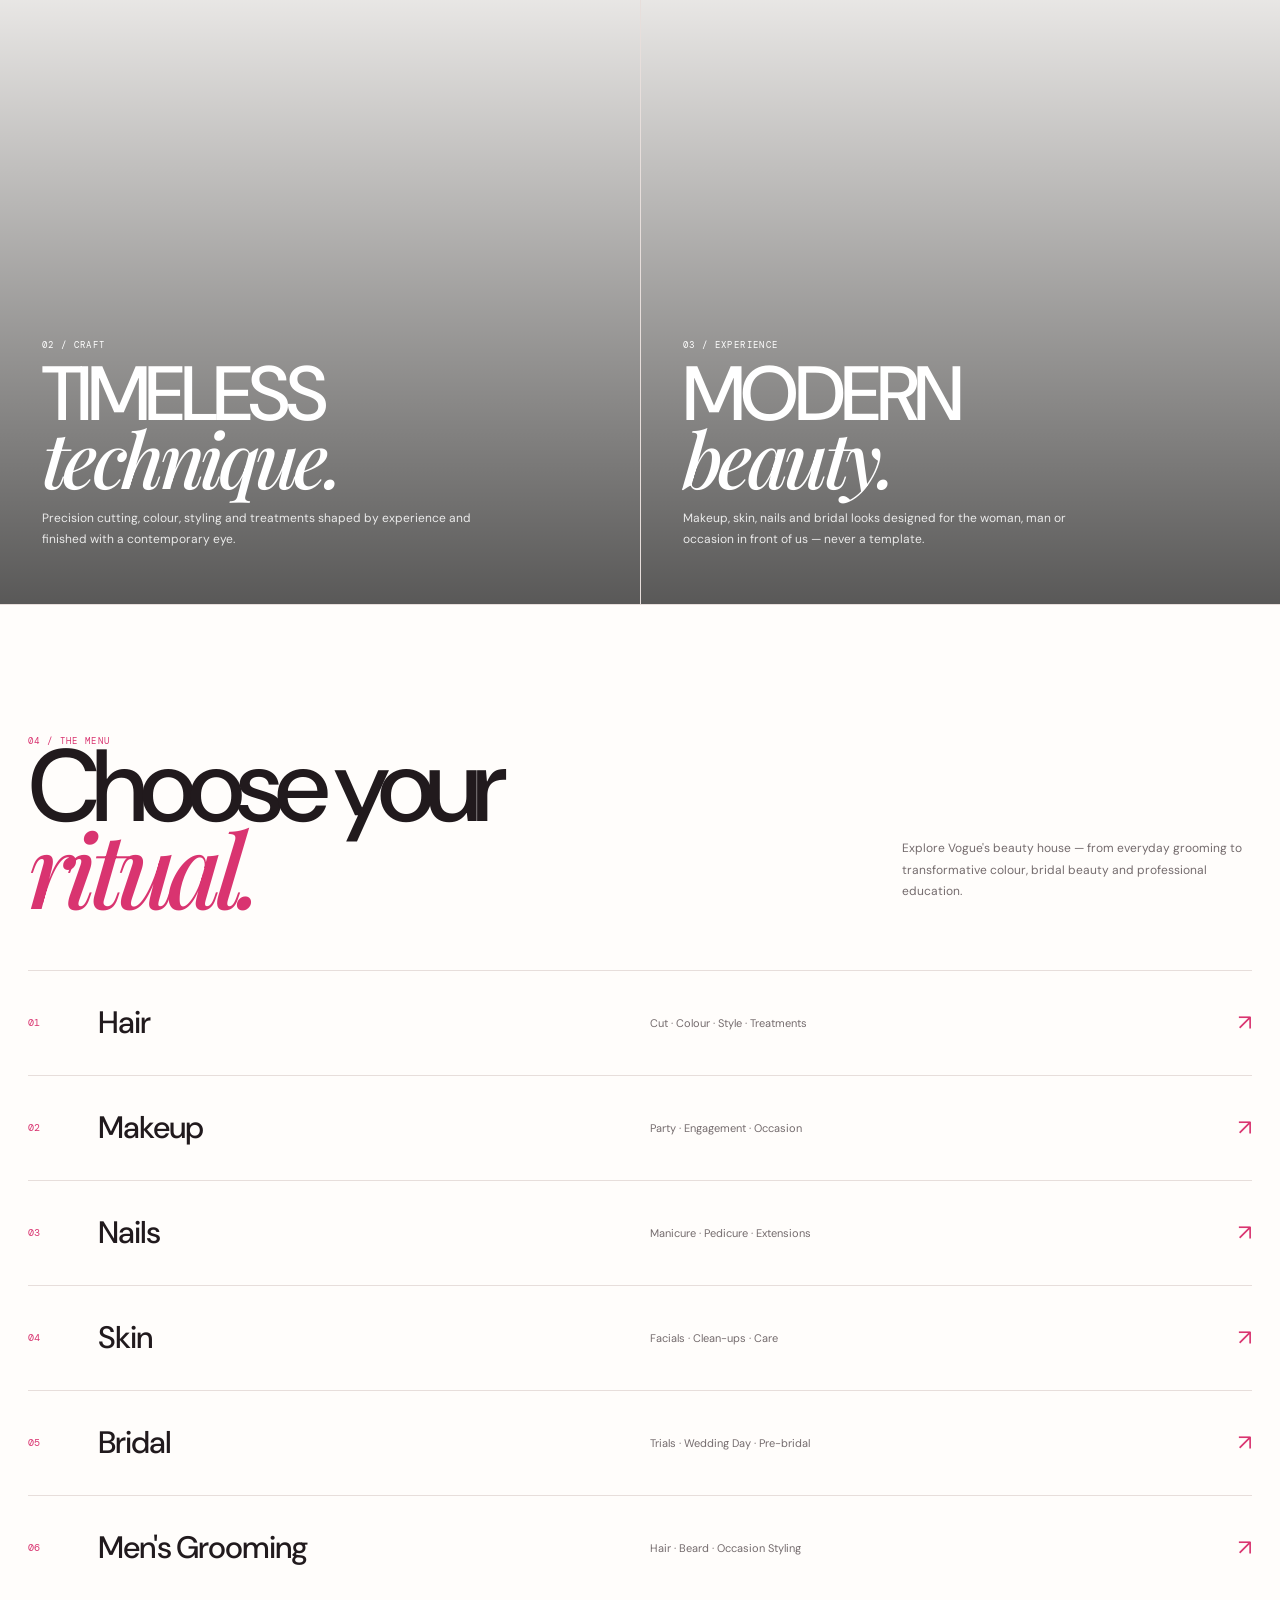
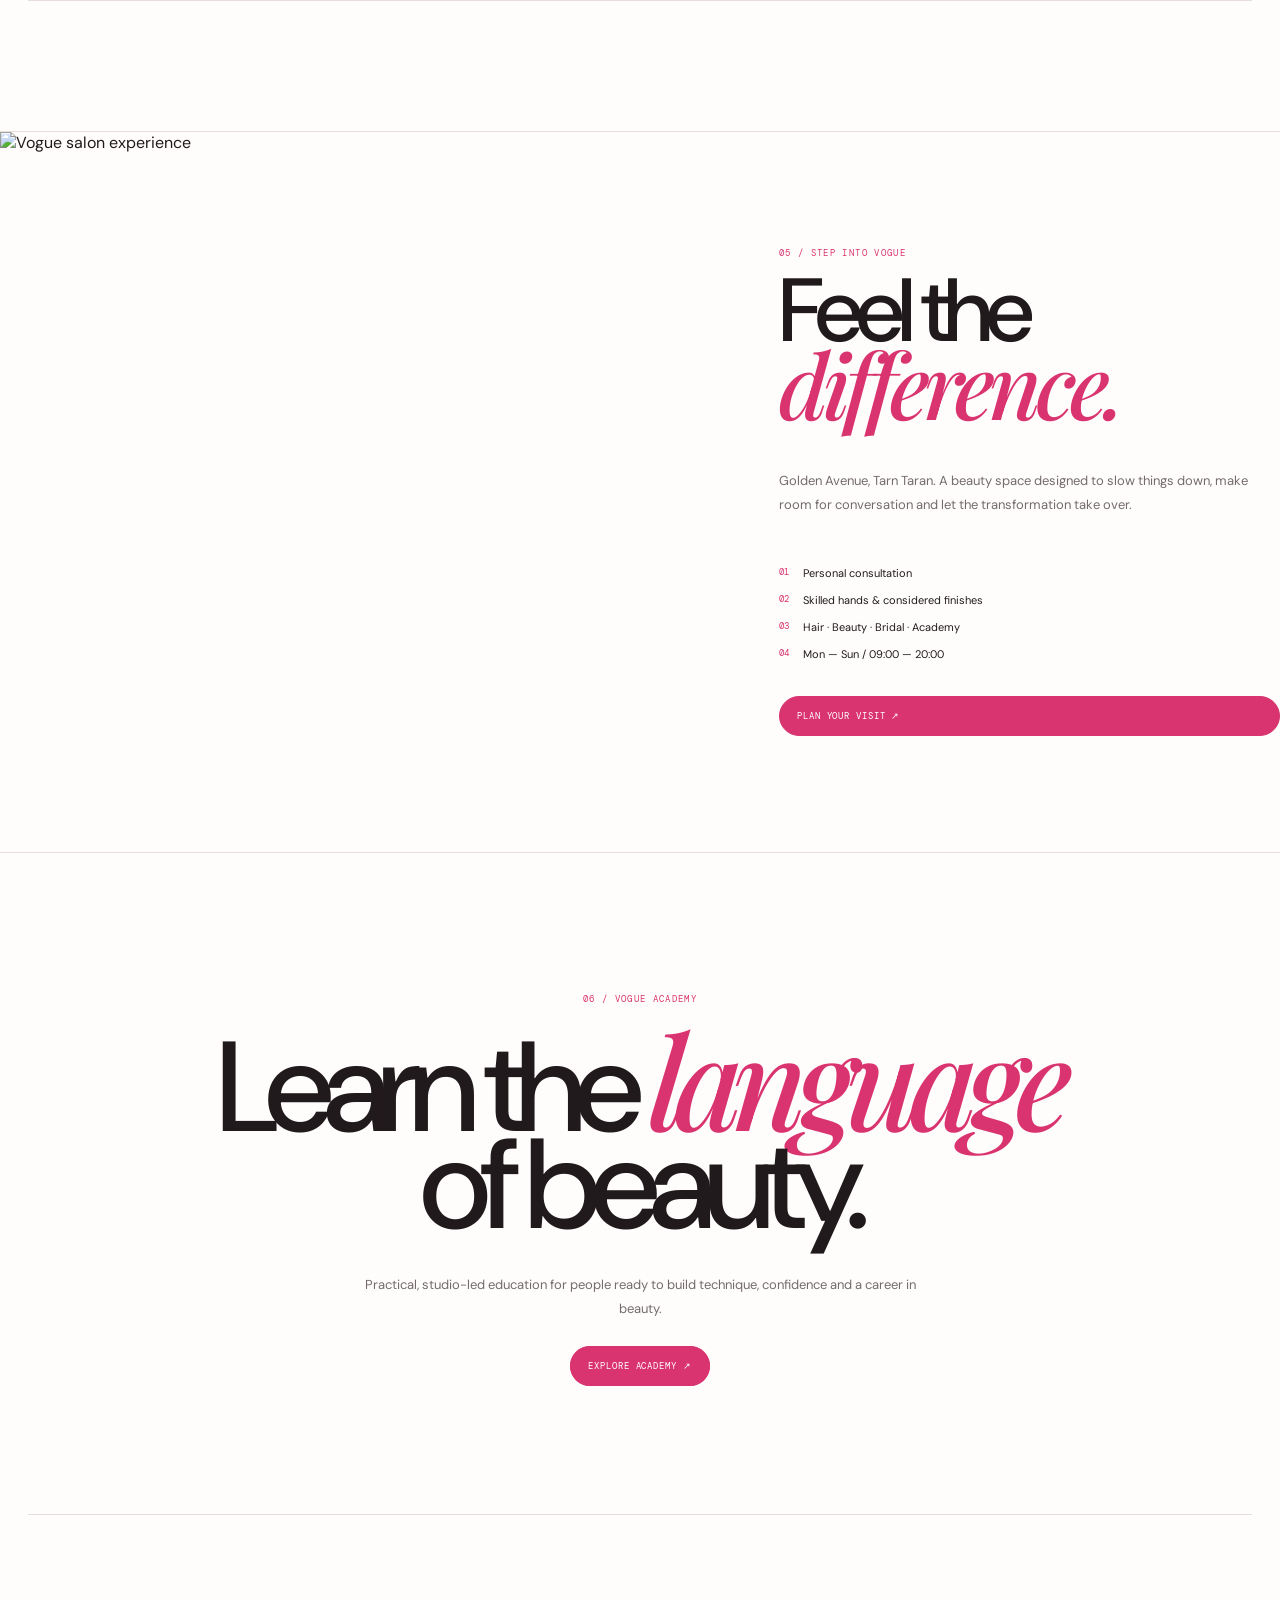
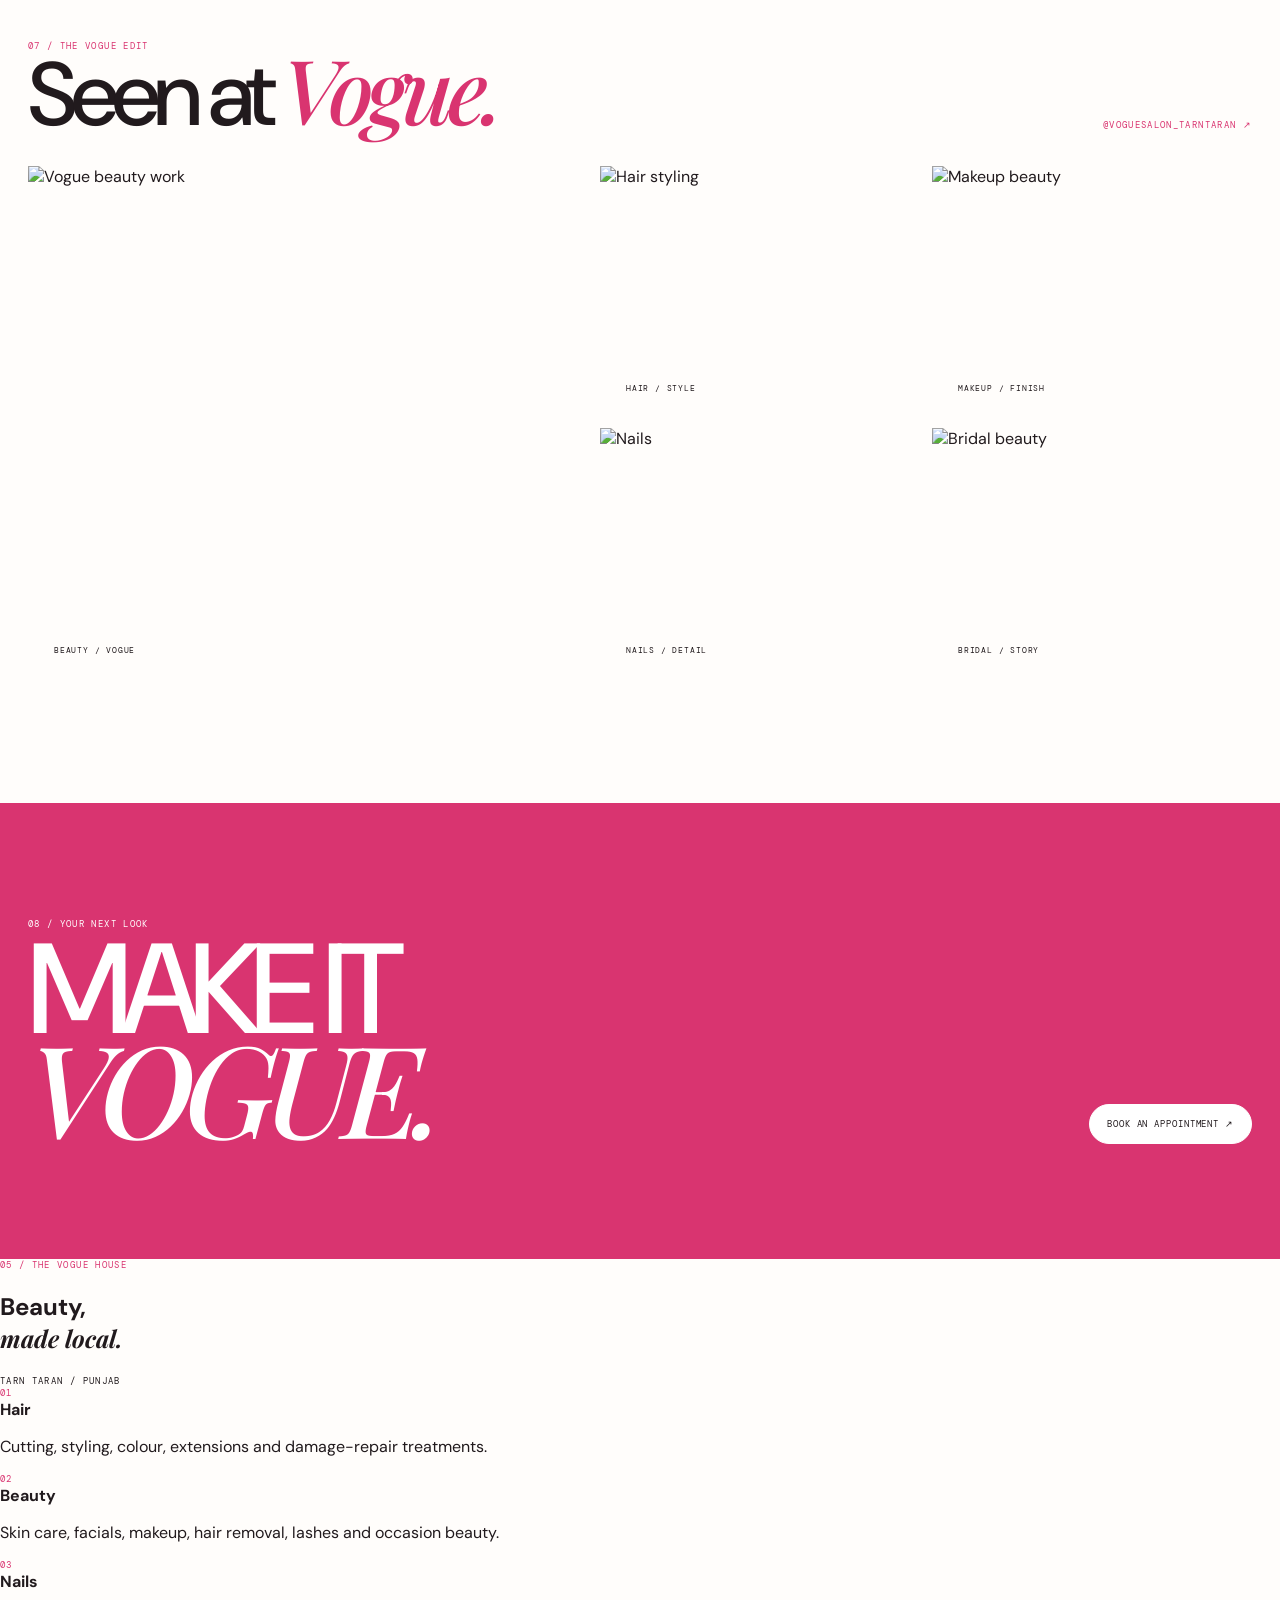
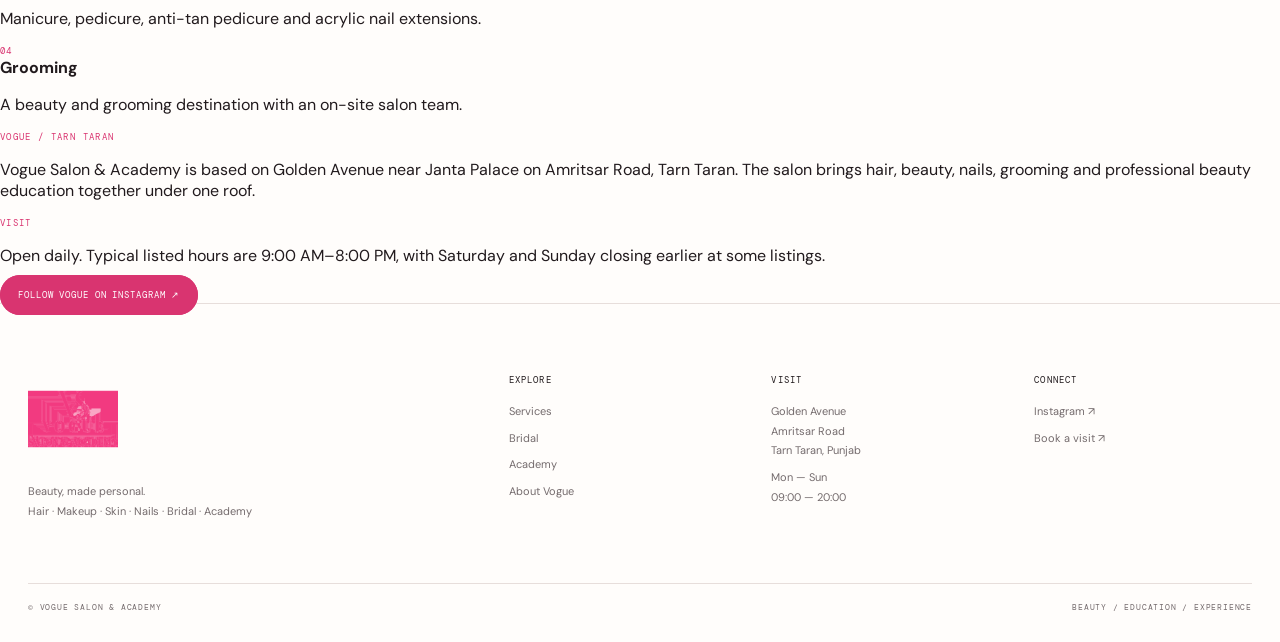
==== commit 134886c1: "Redesign homepage with immersive Antara-inspired editorial storytelling" ====
--- a/index.html
+++ b/index.html
@@ -1,2 +1,41 @@
-<!doctype html><html lang="en"><head><meta charset="utf-8"><meta name="viewport" content="width=device-width,initial-scale=1"><meta name="description" content="Vogue Salon & Academy — contemporary hair, makeup, skin, nails, bridal beauty and professional education."><title>Vogue Salon & Academy — Beauty, with attitude.</title><link rel="preconnect" href="https://fonts.googleapis.com"><link rel="preconnect" href="https://fonts.gstatic.com" crossorigin><link href="https://fonts.googleapis.com/css2?family=DM+Mono&family=DM+Sans:wght@400;500;600&family=Playfair+Display:ital,wght@0,500;0,600;1,500&display=swap" rel="stylesheet"><link rel="stylesheet" href="assets/theme.css"><script>try{const t=localStorage.getItem('vogue-theme');if(t==='light'||t==='dark')document.documentElement.dataset.theme=t}catch(e){}</script><script src="assets/theme.js" defer></script><style>:root{--bg:#fffdfb;--surface:#f7f2ef;--text:#211a1d;--muted:#746b6d;--pink:#d93470;--line:#e7dedb;--soft:#f1e8e6}*{box-sizing:border-box}html{background:var(--bg);color:var(--text);scroll-behavior:smooth}body{margin:0;background:var(--bg);color:var(--text);font-family:"DM Sans",sans-serif;transition:.3s}a{text-decoration:none;color:inherit}img{display:block;width:100%}.mono{font:10px "DM Mono";letter-spacing:.12em;text-transform:uppercase}.pink{color:var(--pink)}.serif{font-family:"Playfair Display";font-style:italic}.container{width:min(1180px,calc(100% - 56px));margin:auto}.site-nav{height:92px;border-bottom:1px solid var(--line);display:flex;align-items:center;justify-content:space-between;background:var(--bg)}.logo{width:82px}.navlinks{display:flex;gap:34px}.navlinks a{font:10px "DM Mono";letter-spacing:.11em;text-transform:uppercase;color:var(--muted)}.navlinks a:hover{color:var(--pink)}.actions{display:flex;gap:8px;align-items:center}.book,.theme-toggle{border:0;border-radius:999px;padding:13px 18px;font:10px "DM Mono";letter-spacing:.08em;text-transform:uppercase;cursor:pointer}.book{background:var(--pink);color:#fff}.theme-toggle{background:var(--surface);border:1px solid var(--line);color:var(--text)}.theme-toggle:hover{color:var(--pink);border-color:var(--pink)}.hero{min-height:710px;display:grid;grid-template-columns:1fr 1fr;gap:65px;align-items:center;padding:72px 0}.hero h1{font-size:clamp(64px,8vw,118px);line-height:.82;letter-spacing:-.065em;font-weight:500;margin:18px 0 28px}.outline{color:transparent;-webkit-text-stroke:1px var(--text)}.lead{max-width:520px;color:var(--muted);font-size:14px;line-height:1.85}.hero-image{height:650px;overflow:hidden;position:relative}.hero-image img{height:100%;object-fit:cover}.image-label{position:absolute;left:18px;bottom:18px;background:var(--bg);padding:15px 18px;border-left:2px solid var(--pink)}.image-label strong{display:block;font:22px "Playfair Display";font-style:italic;margin-top:4px}.section{padding:105px 0}.section-head{display:flex;justify-content:space-between;align-items:end;margin-bottom:38px}.section h2{font-size:clamp(48px,6vw,84px);line-height:.9;letter-spacing:-.06em;font-weight:500;margin:0}.grid{display:grid;grid-template-columns:repeat(3,1fr);gap:20px}.card,.review{background:var(--surface);border:1px solid var(--line);border-radius:3px;overflow:hidden}.card-image{height:320px;overflow:hidden}.card-image img{height:100%;object-fit:cover;transition:transform .6s}.card:hover .card-image img{transform:scale(1.035)}.card-body{padding:23px}.card-body h3{font-size:25px;font-weight:500;margin:7px 0 10px}.card-body p,.review p{font-size:12px;color:var(--muted);line-height:1.7;margin:0}.card-body a{display:inline-block;color:var(--pink);font:9px "DM Mono";letter-spacing:.08em;text-transform:uppercase;margin-top:18px}.quote{padding:110px 20px;text-align:center;border-block:1px solid var(--line)}.quote p{font:clamp(35px,5vw,70px) "Playfair Display";font-style:italic;line-height:1.06;max-width:900px;margin:auto}.quote span{color:var(--pink)}.trust{display:grid;grid-template-columns:repeat(4,1fr);border-block:1px solid var(--line)}.trust article{padding:34px 24px;border-right:1px solid var(--line)}.trust article:last-child{border:0}.trust strong{display:block;font:22px "Playfair Display";font-style:italic;margin:10px 0}.trust p{font-size:11px;color:var(--muted);line-height:1.7;margin:0}.feature{display:grid;grid-template-columns:1fr 1fr;gap:70px;align-items:center}.feature-image{height:600px;overflow:hidden}.feature-image img{height:100%;object-fit:cover}.feature h2{font-size:clamp(46px,5.8vw,78px);line-height:.9;font-weight:500;letter-spacing:-.06em;margin:14px 0 25px}.feature p{color:var(--muted);line-height:1.85;max-width:500px}.ticks{margin:28px 0;display:grid;gap:12px}.tick{display:flex;gap:12px;align-items:center;font-size:12px}.tick b{width:23px;height:23px;border-radius:50%;display:grid;place-items:center;background:var(--soft);color:var(--pink)}.cta{margin:70px 0;padding:55px;background:var(--pink);color:#fff;display:flex;justify-content:space-between;gap:30px;align-items:end}.cta h2{font-size:clamp(42px,5vw,70px);margin:10px 0 0;line-height:.9}.cta .book{background:#fff;color:#211a1d}.footer{position:relative;overflow:hidden;border-top:1px solid var(--line);padding:82px 0 30px;color:var(--muted);font-size:11px}.footer:before{content:"VOGUE";position:absolute;right:-30px;top:-55px;font:italic clamp(160px,25vw,330px)/.8 "Playfair Display";color:var(--pink);opacity:.055;pointer-events:none}.footer-top{position:relative;z-index:1;display:flex;justify-content:space-between;align-items:flex-end;gap:35px;padding-bottom:62px;border-bottom:1px solid var(--line)}.footer-kicker{margin-bottom:12px}.footer-title{margin:0;color:var(--text);font-size:clamp(48px,7vw,96px);line-height:.83;letter-spacing:-.06em;font-weight:500}.footer-title em{font-family:"Playfair Display";font-style:italic;color:var(--pink);font-weight:500}.footer-cta .book{display:inline-block;padding:16px 23px}.footer-main{position:relative;z-index:1;display:grid;grid-template-columns:2fr 1fr 1fr 1fr;gap:45px;padding:45px 0}.footer-brand .logo{width:92px;margin-bottom:16px}.footer h4{font:9px "DM Mono";letter-spacing:.12em;text-transform:uppercase;color:var(--text);margin:0 0 18px}.footer p{line-height:1.8;margin:0 0 12px}.footer a{display:block;margin:10px 0;transition:color .2s,transform .2s}.footer a:hover{color:var(--pink);transform:translateX(3px)}.footer-bottom{position:relative;z-index:1;border-top:1px solid var(--line);padding-top:20px;display:flex;justify-content:space-between;gap:20px;font:9px "DM Mono";letter-spacing:.08em;text-transform:uppercase}.mobile-nav{display:none}@media(max-width:900px){.container{width:min(100% - 32px,540px)}.site-nav{height:74px}.navlinks,.desktop-theme{display:none}.logo{width:70px}.actions .book{display:none}.hero{display:block;padding:48px 0}.hero h1{font-size:58px}.hero-image{height:500px;margin-top:30px}.section{padding:70px 0}.grid{grid-template-columns:1fr 1fr;gap:12px}.card-image{height:220px}.card-body{padding:16px}.feature{display:flex;flex-direction:column;gap:35px}.feature-image{height:500px;width:100%}.trust{grid-template-columns:1fr 1fr}.trust article:nth-child(2){border-right:0}.trust article:nth-child(-n+2){border-bottom:1px solid var(--line)}.cta{display:block;padding:35px}.cta .book{margin-top:20px}.footer{padding:62px 0 100px}.footer-top{display:block;padding-bottom:40px}.footer-cta{margin-top:28px}.footer-main{grid-template-columns:1fr 1fr;gap:38px 24px;padding:38px 0}.footer-brand{grid-column:1/-1}.footer-bottom{display:block;line-height:2}.footer-bottom span+span{display:block}.mobile-nav{display:flex;position:fixed;z-index:80;left:0;right:0;bottom:0;padding:9px 10px calc(9px + env(safe-area-inset-bottom));background:var(--bg);border-top:1px solid var(--line);justify-content:space-around}.mobile-nav a{font:8px "DM Mono";color:var(--muted);text-align:center}.mobile-nav a span{display:block;font-size:16px;margin-bottom:2px}.mobile-nav a.active{color:var(--pink)}}@media(max-width:480px){.grid{grid-template-columns:1fr}.hero h1{font-size:53px}.footer-main{grid-template-columns:1fr 1fr}}
-</style></head><body><header class="container site-nav"><a href="index.html"><img class="logo" src="assets/vogue-logo-pink.png" alt="Vogue Salon & Academy"></a><nav class="navlinks"><a href="services.html">Services</a><a href="bridal.html">Bridal</a><a href="academy.html">Academy</a><a href="about.html">About</a></nav><div class="actions"><button class="theme-toggle desktop-theme" data-theme-toggle type="button"><span class="theme-icon">☀</span> <span class="theme-label">Light</span></button><a class="book" href="booking.html">Book ↗</a></div></header><main><section class="container hero"><div><div class="mono pink">Vogue Salon & Academy</div><h1>BEAUTY<br><span class="outline">WITH</span><br><span class="serif pink">attitude.</span></h1><p class="lead">A contemporary unisex salon for hair, skin, makeup, nails, bridal beauty and professional education. Designed around you. Finished with precision.</p><a class="book" href="booking.html">Book a visit ↗</a></div><div class="hero-image"><img src="https://images.unsplash.com/photo-1487412912498-0447578fcca8?auto=format&fit=crop&w=1400&q=88" alt="Beauty at Vogue"><div class="image-label"><div class="mono pink">VOGUE / EXPERIENCE</div><strong>Where beauty becomes personal.</strong></div></div></section><section class="section container"><div class="section-head"><div><div class="mono pink">01 / Explore Vogue</div><h2>Find your<br><span class="serif">thing.</span></h2></div></div><div class="grid"><article class="card"><div class="card-image"><img loading="lazy" src="https://images.unsplash.com/photo-1562322140-8baeececf3df?auto=format&fit=crop&w=1000&q=85" alt="Hair services"></div><div class="card-body"><div class="mono pink">01 / Hair</div><h3>Hair Studio</h3><p>Precision cuts, colour, styling and treatments for every texture.</p><a href="hair.html">Explore hair →</a></div></article><article class="card"><div class="card-image"><img loading="lazy" src="https://images.unsplash.com/photo-1522335789203-aabd1fc54bc9?auto=format&fit=crop&w=1000&q=85" alt="Makeup services"></div><div class="card-body"><div class="mono pink">02 / Makeup</div><h3>Makeup Studio</h3><p>Party, engagement, editorial and occasion looks built around you.</p><a href="makeup.html">Explore makeup →</a></div></article><article class="card"><div class="card-image"><img loading="lazy" src="https://images.unsplash.com/photo-1604654894610-df63bc536371?auto=format&fit=crop&w=1000&q=85" alt="Nail services"></div><div class="card-body"><div class="mono pink">03 / Nails</div><h3>Nail Atelier</h3><p>Manicure, pedicure, gel, extensions and custom nail art.</p><a href="nails.html">Explore nails →</a></div></article><article class="card"><div class="card-image"><img loading="lazy" src="https://images.unsplash.com/photo-1570172619644-dfd03ed5d881?auto=format&fit=crop&w=1000&q=85" alt="Skin treatment"></div><div class="card-body"><div class="mono pink">04 / Skin</div><h3>Skin Studio</h3><p>Facials, clean-ups and skin rituals selected around your needs.</p><a href="skin.html">Explore skin →</a></div></article><article class="card"><div class="card-image"><img loading="lazy" src="https://images.unsplash.com/photo-1519741497674-611481863552?auto=format&fit=crop&w=1000&q=85" alt="Bridal beauty"></div><div class="card-body"><div class="mono pink">05 / Bridal</div><h3>Bridal Studio</h3><p>Trials, wedding-day makeup, hair and pre-bridal preparation.</p><a href="bridal.html">Explore bridal →</a></div></article><article class="card"><div class="card-image"><img loading="lazy" src="https://images.unsplash.com/photo-1503951914875-452162b0f3f1?auto=format&fit=crop&w=1000&q=85" alt="Men's grooming"></div><div class="card-body"><div class="mono pink">06 / Men</div><h3>Men's Grooming</h3><p>Contemporary cuts, beard design and occasion-ready styling.</p><a href="mens.html">Explore grooming →</a></div></article></div></section><section class="quote"><p>Beauty is personal.<br>Vogue makes it <span>yours.</span></p></section><section class="section container"><div class="section-head"><div><div class="mono pink">02 / Why Vogue</div><h2>The details<br><span class="serif">matter.</span></h2></div></div><div class="trust"><article><div class="mono pink">01</div><strong>Personal consultation</strong><p>We begin with what you want, your features, your hair and your occasion.</p></article><article><div class="mono pink">02</div><strong>Skilled hands</strong><p>Technique, precision and an eye for proportion across every service.</p></article><article><div class="mono pink">03</div><strong>Curated products</strong><p>Professional products selected to support the finish and care your service needs.</p></article><article><div class="mono pink">04</div><strong>One beauty house</strong><p>Hair, makeup, skin, nails, bridal and education under one roof.</p></article></div></section><section class="section container"><div class="feature"><div><div class="mono pink">03 / Vogue Academy</div><h2>Learn the<br><span class="serif">language</span><br>of beauty.</h2><p>Practical, studio-led beauty education for people ready to build technique, confidence and a career.</p><div class="ticks"><div class="tick"><b>✓</b>Hands-on learning</div><div class="tick"><b>✓</b>Industry techniques</div><div class="tick"><b>✓</b>Portfolio-focused practice</div></div><a class="book" href="academy.html">Explore Academy ↗</a></div><div class="feature-image"><img loading="lazy" src="https://images.unsplash.com/photo-1521590832167-7bcbfaa6381f?auto=format&fit=crop&w=1200&q=85" alt="Beauty academy training"></div></div></section><section class="container"><div class="cta"><div><div class="mono">Your next look</div><h2>Make it<br><span class="serif">Vogue.</span></h2></div><a class="book" href="booking.html">Book an appointment ↗</a></div></section></main><footer class="footer"><div class="container"><div class="footer-top"><div><div class="mono pink footer-kicker">Vogue Salon & Academy / Tarn Taran</div><h2 class="footer-title">See you<br><em>at Vogue.</em></h2></div><div class="footer-cta"><a class="book" href="booking.html">Book an appointment ↗</a></div></div><div class="footer-main"><div class="footer-brand"><img class="logo" src="assets/vogue-logo-pink.png" alt="Vogue Salon & Academy"><p>Beauty, made personal.<br>Hair · Makeup · Skin · Nails · Bridal · Academy</p></div><div><h4>Explore</h4><a href="services.html">Services</a><a href="bridal.html">Bridal</a><a href="academy.html">Academy</a><a href="about.html">About Vogue</a></div><div><h4>Visit</h4><p>Golden Avenue<br>Amritsar Road<br>Tarn Taran, Punjab</p><p>Mon — Sun<br>9:00 — 20:00</p></div><div><h4>Connect</h4><a href="https://www.instagram.com/voguesalon_tarntaran/" target="_blank" rel="noopener">Instagram ↗</a><a href="booking.html">Book a visit ↗</a></div></div><div class="footer-bottom"><span>© Vogue Salon & Academy</span><span>Beauty / Education / Experience</span></div></div></footer><button class="theme-toggle mobile-theme" data-theme-toggle type="button"><span class="theme-icon">☀</span> <span class="theme-label">Light</span></button><nav class="mobile-nav"><a class="active" href="index.html"><span>⌂</span>Home</a><a href="services.html"><span>✦</span>Services</a><a href="booking.html"><span>＋</span>Book</a><a href="academy.html"><span>◇</span>Academy</a><a href="about.html"><span>•••</span>More</a></nav></body></html>+<!doctype html>
+<html lang="en">
+<head>
+<meta charset="utf-8"><meta name="viewport" content="width=device-width,initial-scale=1">
+<meta name="description" content="Vogue Salon & Academy — hair, makeup, skin, nails, bridal beauty and professional education in Tarn Taran, Punjab.">
+<title>Vogue Salon & Academy — Beauty, with attitude.</title>
+<link rel="preconnect" href="https://fonts.googleapis.com"><link rel="preconnect" href="https://fonts.gstatic.com" crossorigin>
+<link href="https://fonts.googleapis.com/css2?family=DM+Mono&family=DM+Sans:wght@400;500;600&family=Playfair+Display:ital,wght@0,500;0,600;1,500&display=swap" rel="stylesheet">
+<link rel="stylesheet" href="assets/theme.css">
+<script>try{const t=localStorage.getItem('vogue-theme');if(t==='light'||t==='dark')document.documentElement.dataset.theme=t}catch(e){}</script>
+<script src="assets/theme.js" defer></script>
+<style>
+:root{--ink:#211a1d;--rose:#d93470;--paper:#fffdfb;--hairline:#e7dedb}*{box-sizing:border-box}html{background:var(--bg);color:var(--text);scroll-behavior:smooth}body{margin:0;background:var(--bg);font-family:"DM Sans",sans-serif;overflow-x:hidden}a{color:inherit;text-decoration:none}img{display:block;width:100%;height:100%;object-fit:cover}.mono{font:9px "DM Mono";letter-spacing:.15em;text-transform:uppercase}.pink{color:var(--pink)}.serif{font-family:"Playfair Display";font-style:italic}.wrap{width:min(1280px,calc(100% - 56px));margin:auto}
+.nav{height:88px;border-bottom:1px solid var(--line);display:grid;grid-template-columns:1fr auto 1fr;align-items:center;position:relative;z-index:20}.nav img{width:82px}.nav-center{display:flex;gap:34px}.nav-center a{font:9px "DM Mono";letter-spacing:.13em;text-transform:uppercase;color:var(--muted);transition:.25s}.nav-center a:hover{color:var(--pink)}.nav-right{justify-self:end;display:flex;gap:9px;align-items:center}.book,.theme-toggle{border-radius:100px;padding:13px 17px;font:9px "DM Mono";letter-spacing:.1em;text-transform:uppercase}.book{background:var(--pink);color:#fff;border:1px solid var(--pink)}.theme-toggle{border:1px solid var(--line);background:var(--surface);color:var(--text);cursor:pointer}
+.hero{min-height:calc(100vh - 88px);position:relative;display:grid;grid-template-columns:.78fr 1.22fr;align-items:stretch}.hero-copy{display:flex;flex-direction:column;justify-content:center;padding:75px 55px 85px 0;position:relative}.hero-copy .eyebrow{margin-bottom:22px}.hero h1{font-size:clamp(70px,9.5vw,150px);font-weight:500;line-height:.78;letter-spacing:-.075em;margin:0 0 34px}.hero h1 .stroke{color:transparent;-webkit-text-stroke:1px var(--text)}.hero h1 em{font-family:"Playfair Display";font-style:italic;color:var(--pink)}.hero-intro{max-width:390px;color:var(--muted);font-size:13px;line-height:1.85}.hero-actions{display:flex;gap:20px;align-items:center;margin-top:28px}.scroll{font:9px "DM Mono";letter-spacing:.13em;text-transform:uppercase;color:var(--muted)}.hero-media{position:relative;min-height:760px;overflow:hidden}.hero-media img{transition:transform 1.8s cubic-bezier(.16,1,.3,1)}.hero-media:hover img{transform:scale(1.025)}.hero-media:after{content:"";position:absolute;inset:0;background:linear-gradient(135deg,transparent 55%,rgba(217,52,112,.16));pointer-events:none}.hero-tag{position:absolute;left:25px;bottom:25px;z-index:2;background:var(--bg);padding:15px 18px;min-width:205px;border-left:2px solid var(--pink)}.hero-tag strong{display:block;font:19px "Playfair Display";font-style:italic;margin-top:7px}
+.statement{padding:150px 0;border-bottom:1px solid var(--line)}.statement .mono{margin-bottom:35px}.statement h2{font-size:clamp(50px,7.5vw,112px);font-weight:500;line-height:.9;letter-spacing:-.07em;max-width:1050px;margin:0}.statement h2 em{font-family:"Playfair Display";font-style:italic;color:var(--pink)}.statement p{max-width:620px;margin:42px 0 0 auto;color:var(--muted);font-size:14px;line-height:1.9}
+.duality{display:grid;grid-template-columns:1fr 1fr;border-bottom:1px solid var(--line)}.duality article{min-height:680px;position:relative;overflow:hidden}.duality article+article{border-left:1px solid var(--line)}.duality img{position:absolute;inset:0;transition:transform 1.4s cubic-bezier(.16,1,.3,1);filter:saturate(.86)}.duality article:hover img{transform:scale(1.04)}.duality .veil{position:absolute;inset:0;background:linear-gradient(180deg,rgba(0,0,0,.02),rgba(0,0,0,.65))}.duality .copy{position:absolute;z-index:2;left:42px;right:42px;bottom:42px;color:#fff}.duality h3{font-size:clamp(48px,6vw,84px);line-height:.83;letter-spacing:-.06em;font-weight:500;margin:12px 0}.duality p{max-width:430px;font-size:12px;line-height:1.75;opacity:.86}
+.services{padding:130px 0}.services-head{display:flex;justify-content:space-between;gap:40px;align-items:end;margin-bottom:55px}.services-head h2{font-size:clamp(55px,8vw,120px);line-height:.78;letter-spacing:-.075em;font-weight:500;margin:0}.services-head h2 em{font-family:"Playfair Display";font-style:italic;color:var(--pink)}.services-head p{max-width:350px;color:var(--muted);line-height:1.8;font-size:12px}.service-list{border-top:1px solid var(--line)}.service-row{display:grid;grid-template-columns:70px 1fr 1fr 50px;align-items:center;min-height:105px;border-bottom:1px solid var(--line);transition:.35s;position:relative}.service-row:before{content:"";position:absolute;inset:0;background:var(--surface);transform:scaleY(0);transform-origin:bottom;transition:transform .4s cubic-bezier(.16,1,.3,1);z-index:-1}.service-row:hover:before{transform:scaleY(1)}.service-row .num{color:var(--pink);font:10px "DM Mono"}.service-row h3{font-size:31px;font-weight:500;letter-spacing:-.035em;margin:0}.service-row p{font-size:11px;color:var(--muted);margin:0}.service-row .arrow{font-size:22px;text-align:right;color:var(--pink)}
+.experience{display:grid;grid-template-columns:1.1fr .9fr;min-height:720px;border-block:1px solid var(--line)}.experience-media{min-height:720px;overflow:hidden}.experience-media img{transition:transform 1.5s cubic-bezier(.16,1,.3,1)}.experience-media:hover img{transform:scale(1.04)}.experience-copy{padding:100px 0 100px 75px;display:flex;flex-direction:column;justify-content:center}.experience-copy h2{font-size:clamp(55px,7vw,105px);line-height:.8;letter-spacing:-.07em;font-weight:500;margin:16px 0 30px}.experience-copy h2 em{font-family:"Playfair Display";font-style:italic;color:var(--pink)}.experience-copy p{max-width:470px;color:var(--muted);font-size:13px;line-height:1.9}.meta-list{margin:35px 0;display:grid;gap:13px}.meta-list div{display:flex;gap:14px;font-size:11px}.meta-list b{font:9px "DM Mono";color:var(--pink)}
+.academy{padding:140px 0;text-align:center;border-bottom:1px solid var(--line)}.academy .mono{margin-bottom:25px}.academy h2{font-size:clamp(60px,10vw,150px);line-height:.76;letter-spacing:-.08em;font-weight:500;margin:0 auto 40px;max-width:1050px}.academy h2 em{font-family:"Playfair Display";font-style:italic;color:var(--pink)}.academy p{max-width:570px;margin:0 auto 32px;color:var(--muted);font-size:13px;line-height:1.85}
+.social{padding:125px 0}.social-head{display:flex;justify-content:space-between;align-items:end;margin-bottom:35px}.social-head h2{font-size:clamp(48px,7vw,100px);line-height:.8;letter-spacing:-.07em;font-weight:500;margin:0}.social-head h2 em{font-family:"Playfair Display";font-style:italic;color:var(--pink)}.social-grid{display:grid;grid-template-columns:1.4fr .8fr .8fr;grid-template-rows:250px 250px;gap:12px}.social-grid figure{margin:0;overflow:hidden;position:relative}.social-grid figure:first-child{grid-row:span 2}.social-grid img{transition:transform .9s cubic-bezier(.16,1,.3,1)}.social-grid figure:hover img{transform:scale(1.045)}.social-grid figcaption{position:absolute;left:14px;bottom:14px;background:var(--bg);padding:9px 12px;font:8px "DM Mono";letter-spacing:.1em;text-transform:uppercase}
+.final{background:var(--pink);color:#fff;padding:115px 0}.final-inner{display:flex;justify-content:space-between;align-items:end;gap:40px}.final h2{font-size:clamp(60px,10vw,145px);line-height:.75;letter-spacing:-.08em;font-weight:500;margin:12px 0 0}.final h2 em{font-family:"Playfair Display";font-style:italic}.final .book{background:#fff;color:#211a1d;border-color:#fff}.footer{padding:70px 0 30px;border-top:1px solid var(--line)}.footer-grid{display:grid;grid-template-columns:2fr 1fr 1fr 1fr;gap:45px;padding-bottom:55px;border-bottom:1px solid var(--line)}.footer img{width:90px;height:auto;margin-bottom:18px}.footer h4{font:9px "DM Mono";letter-spacing:.13em;text-transform:uppercase;margin:0 0 16px}.footer p,.footer a{font-size:11px;line-height:1.8;color:var(--muted);margin:7px 0;display:block}.footer a:hover{color:var(--pink)}.footer-bottom{display:flex;justify-content:space-between;padding-top:18px;font:8px "DM Mono";letter-spacing:.1em;text-transform:uppercase;color:var(--muted)}
+.reveal{opacity:0;transform:translateY(30px);transition:opacity .9s,transform 1s cubic-bezier(.16,1,.3,1)}.reveal.on{opacity:1;transform:none}.mobile-nav{display:none}@media(max-width:900px){.wrap{width:calc(100% - 32px)}.nav{height:72px;grid-template-columns:auto 1fr auto}.nav-center{display:none}.nav img{width:70px}.nav-right .book{display:none}.hero{display:flex;flex-direction:column}.hero-copy{padding:70px 0 45px}.hero h1{font-size:68px}.hero-media{min-height:70vh}.statement{padding:90px 0}.statement p{margin-left:0}.duality{display:block}.duality article{min-height:570px}.duality article+article{border-left:0;border-top:1px solid var(--line)}.services{padding:90px 0}.services-head{display:block}.services-head p{margin-top:30px}.service-row{grid-template-columns:38px 1fr 30px;min-height:88px}.service-row p{display:none}.service-row h3{font-size:25px}.experience{display:flex;flex-direction:column}.experience-media{min-height:570px}.experience-copy{padding:70px 0}.academy{padding:90px 0}.social{padding:90px 0}.social-head{display:block}.social-grid{grid-template-columns:1fr 1fr;grid-template-rows:260px 180px}.social-grid figure:first-child{grid-row:span 2}.final{padding:85px 0}.final-inner{display:block}.final .book{margin-top:30px}.footer{padding-bottom:100px}.footer-grid{grid-template-columns:1fr 1fr}.footer-brand{grid-column:1/-1}.footer-bottom{display:block;line-height:2}.mobile-nav{display:flex;position:fixed;z-index:80;left:0;right:0;bottom:0;background:var(--bg);border-top:1px solid var(--line);padding:9px 8px calc(9px + env(safe-area-inset-bottom));justify-content:space-around}.mobile-nav a{font:8px "DM Mono";text-align:center;color:var(--muted)}.mobile-nav a span{display:block;font-size:15px;margin-bottom:2px}.mobile-nav .active{color:var(--pink)}}@media(max-width:480px){.hero h1{font-size:58px}.duality article{min-height:500px}.social-grid{display:grid;grid-template-columns:1fr 1fr;grid-template-rows:190px 190px}.social-grid figure:first-child{grid-row:span 2}.footer-grid{grid-template-columns:1fr 1fr}}
+@media(prefers-reduced-motion:reduce){html{scroll-behavior:auto}.reveal,.reveal.on{opacity:1;transform:none;transition:none}.hero-media img,.duality img,.experience-media img,.social-grid img{transition:none}}
+</style></head>
+<body>
+<header class="wrap nav"><a href="index.html"><img src="assets/vogue-logo-pink.png" alt="Vogue Salon & Academy"></a><nav class="nav-center"><a href="services.html">Services</a><a href="bridal.html">Bridal</a><a href="academy.html">Academy</a><a href="about.html">About</a></nav><div class="nav-right"><button class="theme-toggle" data-theme-toggle type="button"><span class="theme-icon">☀</span> <span class="theme-label">Light</span></button><a class="book" href="booking.html">Book ↗</a></div></header>
+<main>
+<section class="wrap hero"><div class="hero-copy"><div class="mono pink eyebrow">Vogue Salon & Academy / Tarn Taran</div><h1>BEAUTY<br><span class="stroke">WITH</span><br><em>attitude.</em></h1><p class="hero-intro">A contemporary beauty house where hair, makeup, skin, nails, bridal beauty and education come together under one roof.</p><div class="hero-actions"><a class="book" href="booking.html">Book a visit ↗</a><a class="scroll" href="#story">Scroll ↓</a></div></div><div class="hero-media"><img src="https://images.unsplash.com/photo-1487412912498-0447578fcca8?auto=format&fit=crop&w=1600&q=90" alt="Beauty at Vogue"><div class="hero-tag"><span class="mono pink">UNWIND / TRANSFORM</span><strong>Where beauty becomes personal.</strong></div></div></section>
+<section id="story" class="wrap statement reveal"><div class="mono pink">01 / The Vogue House</div><h2>A place where <em>craft</em><br>meets confidence.</h2><p>From the first consultation to the final finish, Vogue is built around the idea that beauty should feel like you — considered, expressive and completely personal.</p></section>
+<section class="duality reveal"><article><img src="https://images.unsplash.com/photo-1562322140-8baeececf3df?auto=format&fit=crop&w=1400&q=88" alt="Vogue hair studio"><div class="veil"></div><div class="copy"><div class="mono">02 / Craft</div><h3>TIMELESS<br><em class="serif">technique.</em></h3><p>Precision cutting, colour, styling and treatments shaped by experience and finished with a contemporary eye.</p></div></article><article><img src="https://images.unsplash.com/photo-1522337360788-8b13dee7a37e?auto=format&fit=crop&w=1400&q=88" alt="Vogue beauty experience"><div class="veil"></div><div class="copy"><div class="mono">03 / Experience</div><h3>MODERN<br><em class="serif">beauty.</em></h3><p>Makeup, skin, nails and bridal looks designed for the woman, man or occasion in front of us — never a template.</p></div></article></section>
+<section class="wrap services reveal"><div class="services-head"><div><div class="mono pink">04 / The Menu</div><h2>Choose your<br><em>ritual.</em></h2></div><p>Explore Vogue's beauty house — from everyday grooming to transformative colour, bridal beauty and professional education.</p></div><div class="service-list"><a class="service-row" href="hair.html"><span class="num">01</span><h3>Hair</h3><p>Cut · Colour · Style · Treatments</p><span class="arrow">↗</span></a><a class="service-row" href="makeup.html"><span class="num">02</span><h3>Makeup</h3><p>Party · Engagement · Occasion</p><span class="arrow">↗</span></a><a class="service-row" href="nails.html"><span class="num">03</span><h3>Nails</h3><p>Manicure · Pedicure · Extensions</p><span class="arrow">↗</span></a><a class="service-row" href="skin.html"><span class="num">04</span><h3>Skin</h3><p>Facials · Clean-ups · Care</p><span class="arrow">↗</span></a><a class="service-row" href="bridal.html"><span class="num">05</span><h3>Bridal</h3><p>Trials · Wedding Day · Pre-bridal</p><span class="arrow">↗</span></a><a class="service-row" href="mens.html"><span class="num">06</span><h3>Men's Grooming</h3><p>Hair · Beard · Occasion Styling</p><span class="arrow">↗</span></a></div></section>
+<section class="experience reveal"><div class="experience-media"><img src="https://images.unsplash.com/photo-1521590832167-7bcbfaa6381f?auto=format&fit=crop&w=1400&q=88" alt="Vogue salon experience"></div><div class="experience-copy"><div class="mono pink">05 / Step into Vogue</div><h2>Feel the<br><em>difference.</em></h2><p>Golden Avenue, Tarn Taran. A beauty space designed to slow things down, make room for conversation and let the transformation take over.</p><div class="meta-list"><div><b>01</b>Personal consultation</div><div><b>02</b>Skilled hands & considered finishes</div><div><b>03</b>Hair · Beauty · Bridal · Academy</div><div><b>04</b>Mon — Sun / 09:00 — 20:00</div></div><a class="book" href="booking.html">Plan your visit ↗</a></div></section>
+<section class="wrap academy reveal"><div class="mono pink">06 / Vogue Academy</div><h2>Learn the <em>language</em><br>of beauty.</h2><p>Practical, studio-led education for people ready to build technique, confidence and a career in beauty.</p><a class="book" href="academy.html">Explore Academy ↗</a></section>
+<section class="wrap social reveal"><div class="social-head"><div><div class="mono pink">07 / The Vogue Edit</div><h2>Seen at <em>Vogue.</em></h2></div><a class="mono pink" href="https://www.instagram.com/voguesalon_tarntaran/" target="_blank" rel="noopener">@voguesalon_tarntaran ↗</a></div><div class="social-grid"><figure><img src="https://images.unsplash.com/photo-1522337360788-8b13dee7a37e?auto=format&fit=crop&w=1000&q=88" alt="Vogue beauty work"><figcaption>Beauty / Vogue</figcaption></figure><figure><img src="https://images.unsplash.com/photo-1516975080664-ed2fc6a32937?auto=format&fit=crop&w=800&q=88" alt="Hair styling"><figcaption>Hair / Style</figcaption></figure><figure><img src="https://images.unsplash.com/photo-1519415510236-718bdfcd89c8?auto=format&fit=crop&w=800&q=88" alt="Makeup beauty"><figcaption>Makeup / Finish</figcaption></figure><figure><img src="https://images.unsplash.com/photo-1604654894610-df63bc536371?auto=format&fit=crop&w=800&q=88" alt="Nails"><figcaption>Nails / Detail</figcaption></figure><figure><img src="https://images.unsplash.com/photo-1519741497674-611481863552?auto=format&fit=crop&w=800&q=88" alt="Bridal beauty"><figcaption>Bridal / Story</figcaption></figure></div></section>
+<section class="final"><div class="wrap final-inner"><div><div class="mono">08 / Your next look</div><h2>MAKE IT<br><em>VOGUE.</em></h2></div><a class="book" href="booking.html">Book an appointment ↗</a></div></section>
+</main>
+<footer class="footer"><div class="wrap"><div class="footer-grid"><div><img src="assets/vogue-logo-pink.png" alt="Vogue Salon & Academy"><p>Beauty, made personal.<br>Hair · Makeup · Skin · Nails · Bridal · Academy</p></div><div><h4>Explore</h4><a href="services.html">Services</a><a href="bridal.html">Bridal</a><a href="academy.html">Academy</a><a href="about.html">About Vogue</a></div><div><h4>Visit</h4><p>Golden Avenue<br>Amritsar Road<br>Tarn Taran, Punjab</p><p>Mon — Sun<br>09:00 — 20:00</p></div><div><h4>Connect</h4><a href="https://www.instagram.com/voguesalon_tarntaran/" target="_blank" rel="noopener">Instagram ↗</a><a href="booking.html">Book a visit ↗</a></div></div><div class="footer-bottom"><span>© Vogue Salon & Academy</span><span>Beauty / Education / Experience</span></div></div></footer>
+<nav class="mobile-nav"><a class="active" href="index.html"><span>⌂</span>Home</a><a href="services.html"><span>✦</span>Services</a><a href="booking.html"><span>＋</span>Book</a><a href="academy.html"><span>◇</span>Academy</a><a href="about.html"><span>•••</span>More</a></nav>
+<script>document.addEventListener('DOMContentLoaded',()=>{const els=document.querySelectorAll('.reveal');const io=new IntersectionObserver(es=>es.forEach(e=>{if(e.isIntersecting){e.target.classList.add('on');io.unobserve(e.target)}}),{threshold:.12});els.forEach(e=>io.observe(e))})</script>
+</body></html>
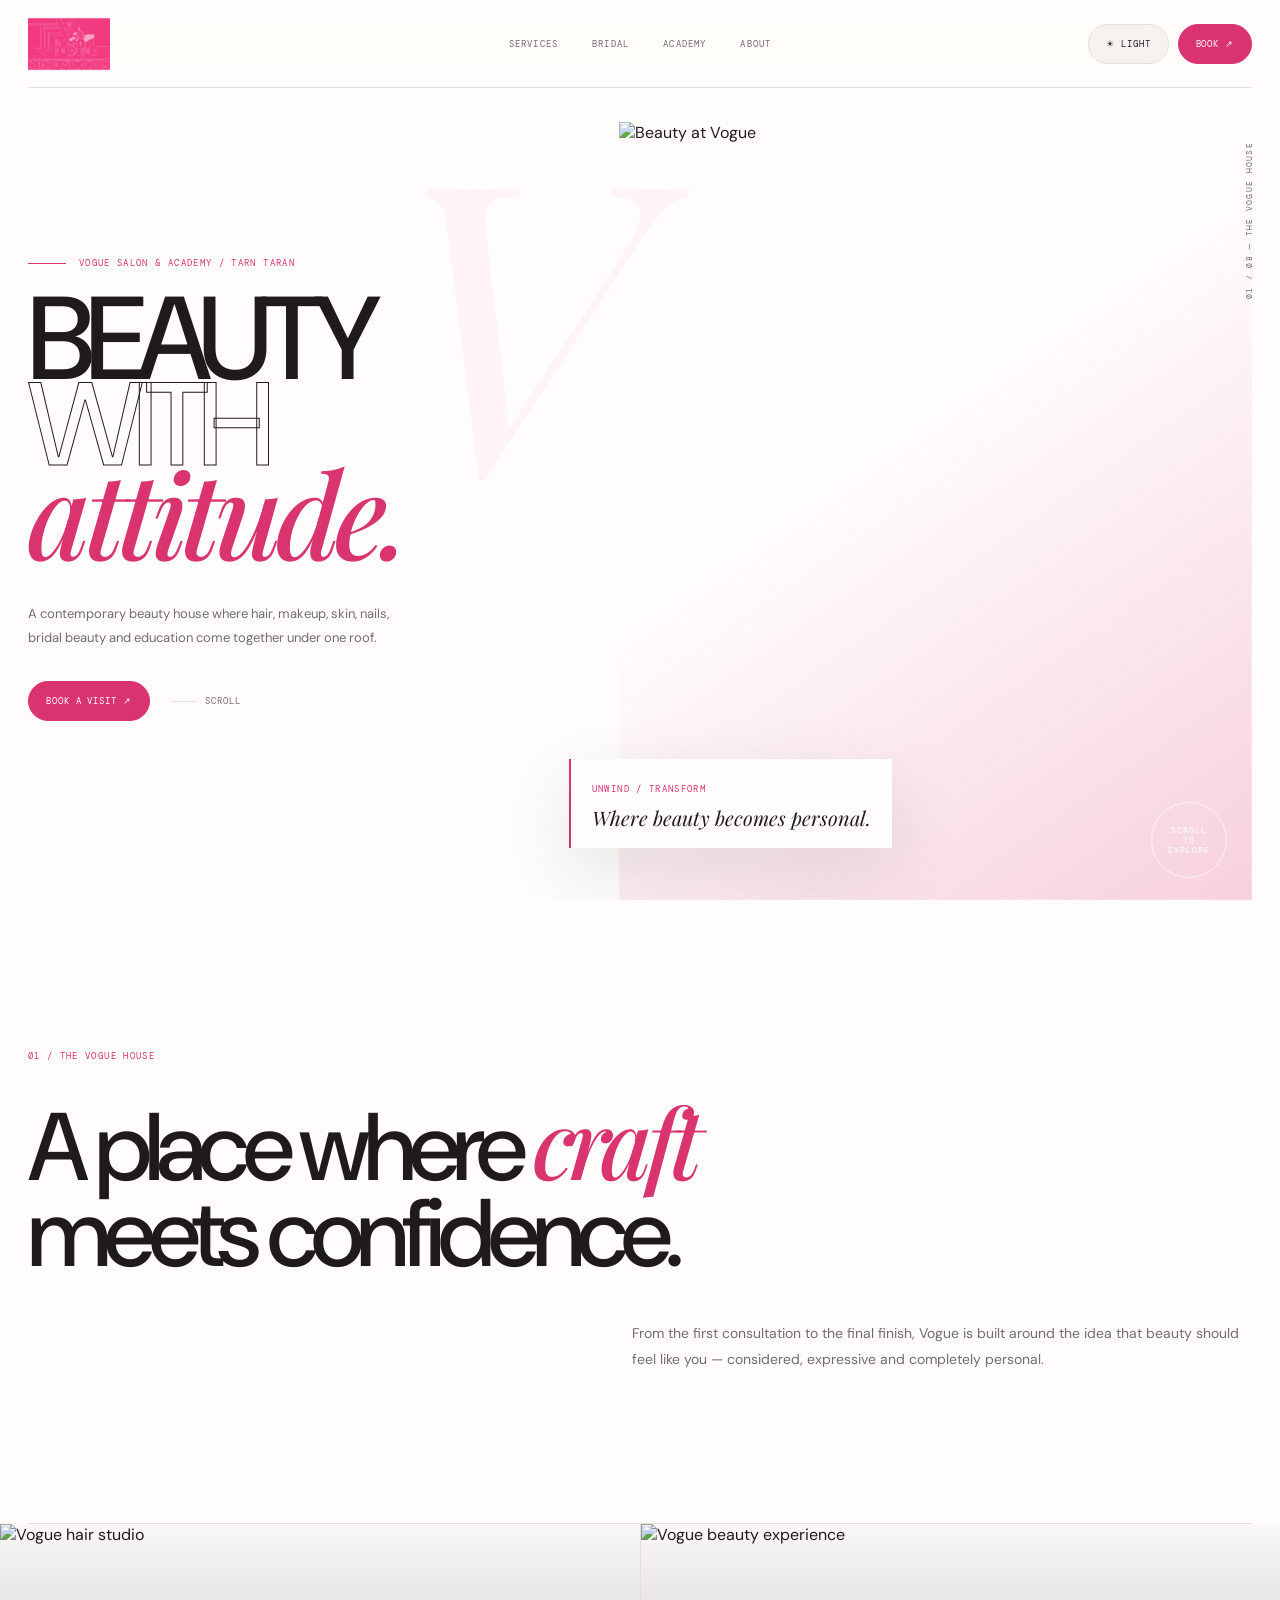
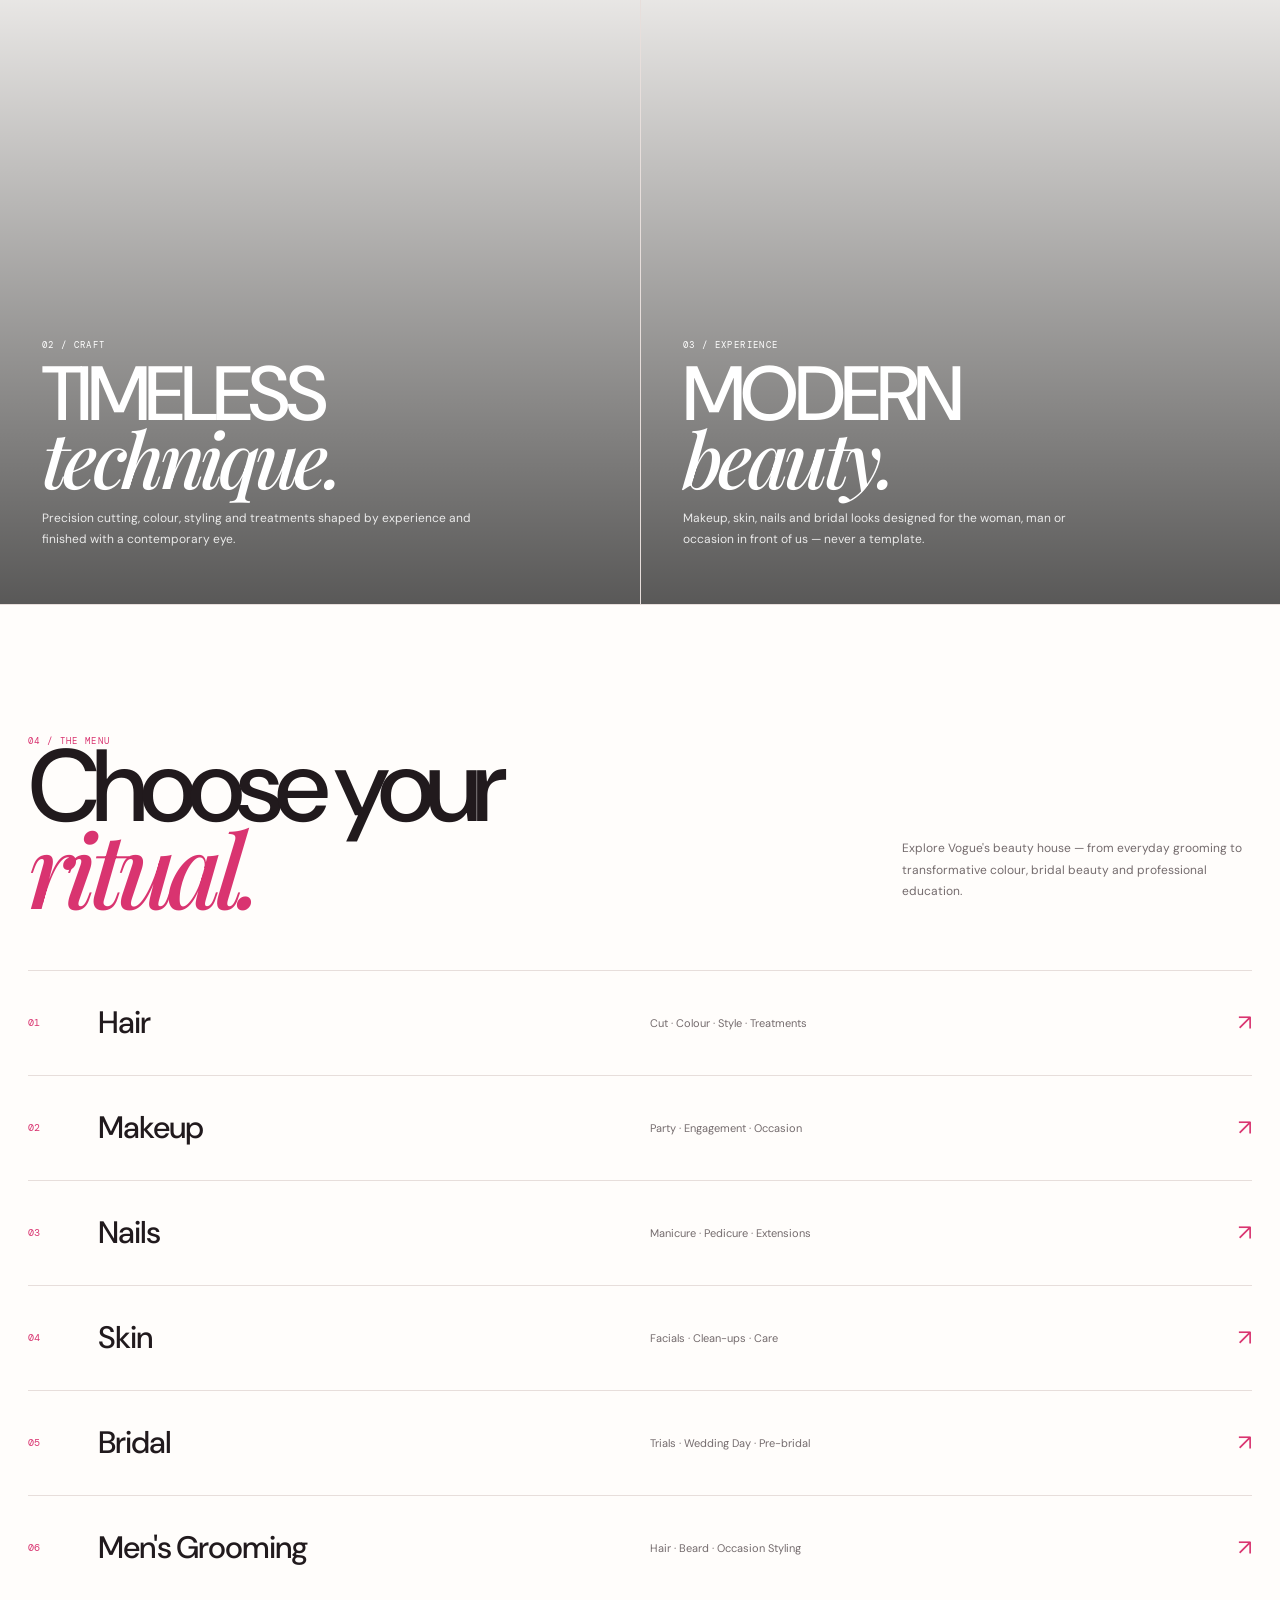
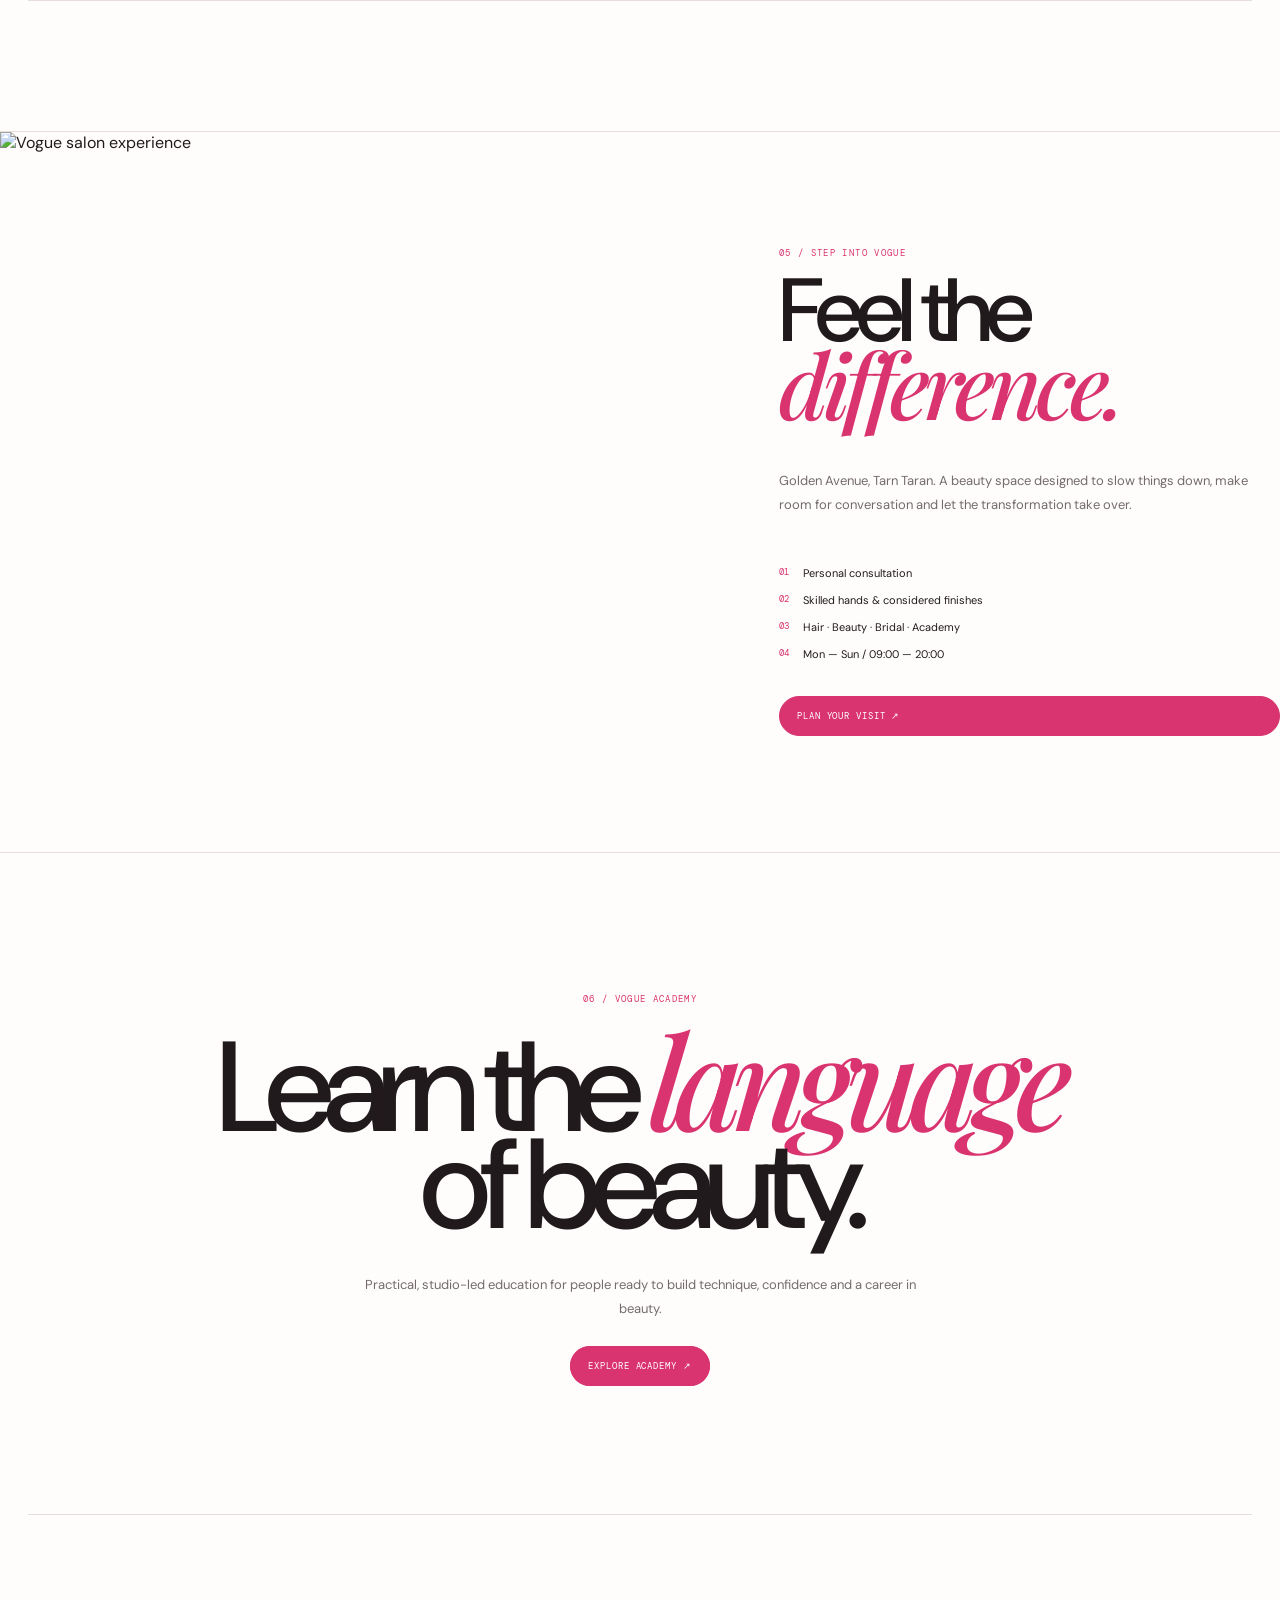
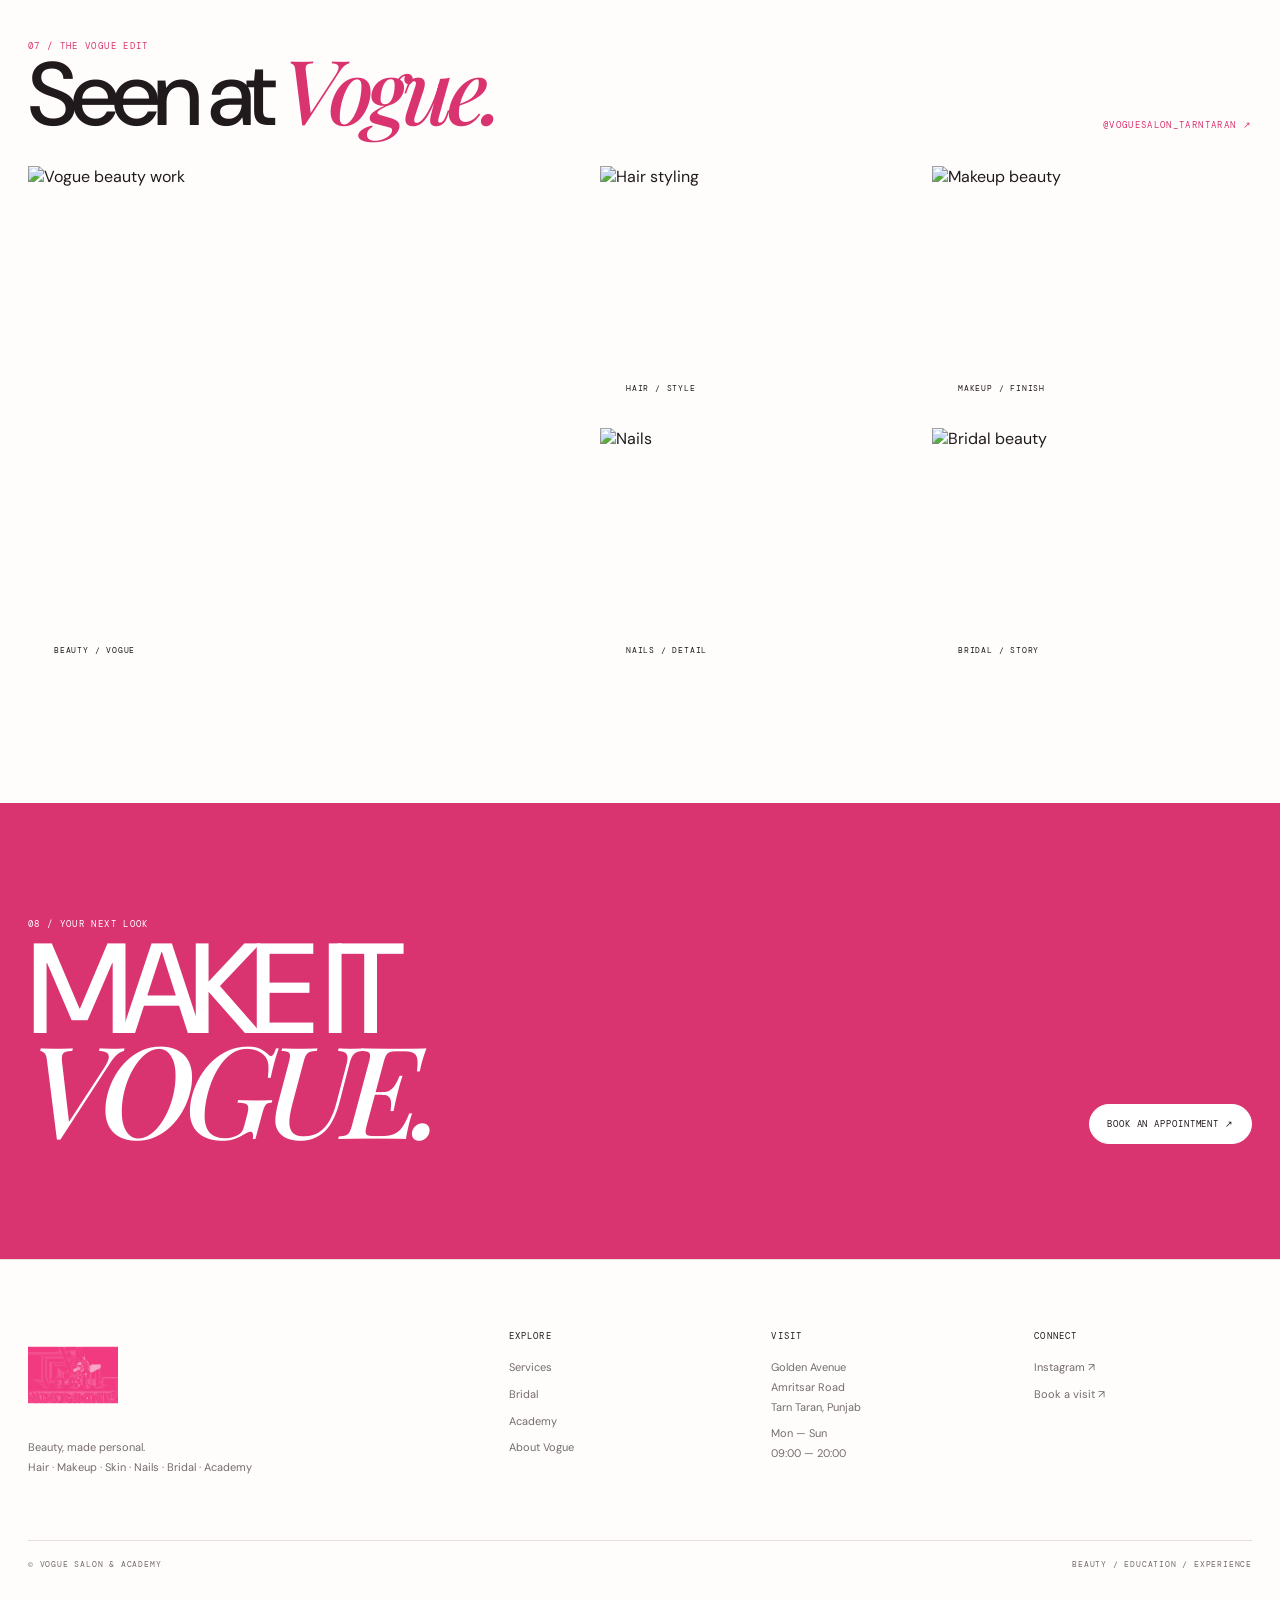
==== commit c3bf67b3: "Redesign hero with premium editorial composition and motion-ready layers" ====
--- a/index.html
+++ b/index.html
@@ -12,7 +12,8 @@
 <style>
 :root{--ink:#211a1d;--rose:#d93470;--paper:#fffdfb;--hairline:#e7dedb}*{box-sizing:border-box}html{background:var(--bg);color:var(--text);scroll-behavior:smooth}body{margin:0;background:var(--bg);font-family:"DM Sans",sans-serif;overflow-x:hidden}a{color:inherit;text-decoration:none}img{display:block;width:100%;height:100%;object-fit:cover}.mono{font:9px "DM Mono";letter-spacing:.15em;text-transform:uppercase}.pink{color:var(--pink)}.serif{font-family:"Playfair Display";font-style:italic}.wrap{width:min(1280px,calc(100% - 56px));margin:auto}
 .nav{height:88px;border-bottom:1px solid var(--line);display:grid;grid-template-columns:1fr auto 1fr;align-items:center;position:relative;z-index:20}.nav img{width:82px}.nav-center{display:flex;gap:34px}.nav-center a{font:9px "DM Mono";letter-spacing:.13em;text-transform:uppercase;color:var(--muted);transition:.25s}.nav-center a:hover{color:var(--pink)}.nav-right{justify-self:end;display:flex;gap:9px;align-items:center}.book,.theme-toggle{border-radius:100px;padding:13px 17px;font:9px "DM Mono";letter-spacing:.1em;text-transform:uppercase}.book{background:var(--pink);color:#fff;border:1px solid var(--pink)}.theme-toggle{border:1px solid var(--line);background:var(--surface);color:var(--text);cursor:pointer}
-.hero{min-height:calc(100vh - 88px);position:relative;display:grid;grid-template-columns:.78fr 1.22fr;align-items:stretch}.hero-copy{display:flex;flex-direction:column;justify-content:center;padding:75px 55px 85px 0;position:relative}.hero-copy .eyebrow{margin-bottom:22px}.hero h1{font-size:clamp(70px,9.5vw,150px);font-weight:500;line-height:.78;letter-spacing:-.075em;margin:0 0 34px}.hero h1 .stroke{color:transparent;-webkit-text-stroke:1px var(--text)}.hero h1 em{font-family:"Playfair Display";font-style:italic;color:var(--pink)}.hero-intro{max-width:390px;color:var(--muted);font-size:13px;line-height:1.85}.hero-actions{display:flex;gap:20px;align-items:center;margin-top:28px}.scroll{font:9px "DM Mono";letter-spacing:.13em;text-transform:uppercase;color:var(--muted)}.hero-media{position:relative;min-height:760px;overflow:hidden}.hero-media img{transition:transform 1.8s cubic-bezier(.16,1,.3,1)}.hero-media:hover img{transform:scale(1.025)}.hero-media:after{content:"";position:absolute;inset:0;background:linear-gradient(135deg,transparent 55%,rgba(217,52,112,.16));pointer-events:none}.hero-tag{position:absolute;left:25px;bottom:25px;z-index:2;background:var(--bg);padding:15px 18px;min-width:205px;border-left:2px solid var(--pink)}.hero-tag strong{display:block;font:19px "Playfair Display";font-style:italic;margin-top:7px}
+/* Editorial hero */
+.hero{min-height:calc(100vh - 88px);position:relative;display:grid;grid-template-columns:.9fr 1.1fr;align-items:stretch;overflow:hidden}.hero-copy{display:flex;flex-direction:column;justify-content:center;padding:70px 40px 80px 0;position:relative;z-index:3}.hero-copy:after{content:"V";position:absolute;right:-12%;top:7%;font:clamp(260px,32vw,520px)/.8 "Playfair Display";font-style:italic;color:var(--pink);opacity:.045;pointer-events:none;z-index:-1}.hero-copy .eyebrow{margin-bottom:28px;display:flex;align-items:center;gap:13px}.hero-copy .eyebrow:before{content:"";width:38px;height:1px;background:var(--pink)}.hero h1{font-size:clamp(72px,9.2vw,146px);font-weight:500;line-height:.73;letter-spacing:-.08em;margin:0 0 38px;position:relative}.hero h1 .stroke{color:transparent;-webkit-text-stroke:1px var(--text)}.hero h1 em{font-family:"Playfair Display";font-style:italic;color:var(--pink);letter-spacing:-.055em}.hero-intro{max-width:390px;color:var(--muted);font-size:13px;line-height:1.85;margin:0}.hero-actions{display:flex;gap:22px;align-items:center;margin-top:31px}.scroll{font:9px "DM Mono";letter-spacing:.13em;text-transform:uppercase;color:var(--muted);display:flex;align-items:center;gap:9px}.scroll:before{content:"";width:24px;height:1px;background:var(--line)}.hero-media{position:relative;min-height:760px;margin:34px 0 0 0;overflow:visible}.hero-media-frame{position:absolute;inset:0 0 0 6%;overflow:hidden}.hero-media-frame:before{content:"";position:absolute;inset:0;border:1px solid rgba(255,255,255,.24);z-index:2;pointer-events:none}.hero-media img{transition:transform 1.8s cubic-bezier(.16,1,.3,1);will-change:transform}.hero-media-frame:after{content:"";position:absolute;inset:0;background:linear-gradient(145deg,transparent 42%,rgba(217,52,112,.22));pointer-events:none}.hero-media:hover img{transform:scale(1.025)}.hero-tag{position:absolute;left:-10px;bottom:52px;z-index:4;background:var(--bg);padding:17px 21px;min-width:225px;border-left:2px solid var(--pink);box-shadow:var(--shadow)}.hero-tag strong{display:block;font:20px "Playfair Display";font-style:italic;margin-top:7px;color:var(--text)}.hero-index{position:absolute;right:-2px;top:20px;z-index:4;writing-mode:vertical-rl;transform:rotate(180deg);font:8px "DM Mono";letter-spacing:.16em;color:var(--muted)}.hero-orbit{position:absolute;right:25px;bottom:22px;z-index:4;width:76px;height:76px;border:1px solid rgba(255,255,255,.7);border-radius:50%;display:grid;place-items:center;color:#fff;font:8px "DM Mono";letter-spacing:.12em;text-align:center;backdrop-filter:blur(4px)}
 .statement{padding:150px 0;border-bottom:1px solid var(--line)}.statement .mono{margin-bottom:35px}.statement h2{font-size:clamp(50px,7.5vw,112px);font-weight:500;line-height:.9;letter-spacing:-.07em;max-width:1050px;margin:0}.statement h2 em{font-family:"Playfair Display";font-style:italic;color:var(--pink)}.statement p{max-width:620px;margin:42px 0 0 auto;color:var(--muted);font-size:14px;line-height:1.9}
 .duality{display:grid;grid-template-columns:1fr 1fr;border-bottom:1px solid var(--line)}.duality article{min-height:680px;position:relative;overflow:hidden}.duality article+article{border-left:1px solid var(--line)}.duality img{position:absolute;inset:0;transition:transform 1.4s cubic-bezier(.16,1,.3,1);filter:saturate(.86)}.duality article:hover img{transform:scale(1.04)}.duality .veil{position:absolute;inset:0;background:linear-gradient(180deg,rgba(0,0,0,.02),rgba(0,0,0,.65))}.duality .copy{position:absolute;z-index:2;left:42px;right:42px;bottom:42px;color:#fff}.duality h3{font-size:clamp(48px,6vw,84px);line-height:.83;letter-spacing:-.06em;font-weight:500;margin:12px 0}.duality p{max-width:430px;font-size:12px;line-height:1.75;opacity:.86}
 .services{padding:130px 0}.services-head{display:flex;justify-content:space-between;gap:40px;align-items:end;margin-bottom:55px}.services-head h2{font-size:clamp(55px,8vw,120px);line-height:.78;letter-spacing:-.075em;font-weight:500;margin:0}.services-head h2 em{font-family:"Playfair Display";font-style:italic;color:var(--pink)}.services-head p{max-width:350px;color:var(--muted);line-height:1.8;font-size:12px}.service-list{border-top:1px solid var(--line)}.service-row{display:grid;grid-template-columns:70px 1fr 1fr 50px;align-items:center;min-height:105px;border-bottom:1px solid var(--line);transition:.35s;position:relative}.service-row:before{content:"";position:absolute;inset:0;background:var(--surface);transform:scaleY(0);transform-origin:bottom;transition:transform .4s cubic-bezier(.16,1,.3,1);z-index:-1}.service-row:hover:before{transform:scaleY(1)}.service-row .num{color:var(--pink);font:10px "DM Mono"}.service-row h3{font-size:31px;font-weight:500;letter-spacing:-.035em;margin:0}.service-row p{font-size:11px;color:var(--muted);margin:0}.service-row .arrow{font-size:22px;text-align:right;color:var(--pink)}
@@ -20,22 +21,25 @@
 .academy{padding:140px 0;text-align:center;border-bottom:1px solid var(--line)}.academy .mono{margin-bottom:25px}.academy h2{font-size:clamp(60px,10vw,150px);line-height:.76;letter-spacing:-.08em;font-weight:500;margin:0 auto 40px;max-width:1050px}.academy h2 em{font-family:"Playfair Display";font-style:italic;color:var(--pink)}.academy p{max-width:570px;margin:0 auto 32px;color:var(--muted);font-size:13px;line-height:1.85}
 .social{padding:125px 0}.social-head{display:flex;justify-content:space-between;align-items:end;margin-bottom:35px}.social-head h2{font-size:clamp(48px,7vw,100px);line-height:.8;letter-spacing:-.07em;font-weight:500;margin:0}.social-head h2 em{font-family:"Playfair Display";font-style:italic;color:var(--pink)}.social-grid{display:grid;grid-template-columns:1.4fr .8fr .8fr;grid-template-rows:250px 250px;gap:12px}.social-grid figure{margin:0;overflow:hidden;position:relative}.social-grid figure:first-child{grid-row:span 2}.social-grid img{transition:transform .9s cubic-bezier(.16,1,.3,1)}.social-grid figure:hover img{transform:scale(1.045)}.social-grid figcaption{position:absolute;left:14px;bottom:14px;background:var(--bg);padding:9px 12px;font:8px "DM Mono";letter-spacing:.1em;text-transform:uppercase}
 .final{background:var(--pink);color:#fff;padding:115px 0}.final-inner{display:flex;justify-content:space-between;align-items:end;gap:40px}.final h2{font-size:clamp(60px,10vw,145px);line-height:.75;letter-spacing:-.08em;font-weight:500;margin:12px 0 0}.final h2 em{font-family:"Playfair Display";font-style:italic}.final .book{background:#fff;color:#211a1d;border-color:#fff}.footer{padding:70px 0 30px;border-top:1px solid var(--line)}.footer-grid{display:grid;grid-template-columns:2fr 1fr 1fr 1fr;gap:45px;padding-bottom:55px;border-bottom:1px solid var(--line)}.footer img{width:90px;height:auto;margin-bottom:18px}.footer h4{font:9px "DM Mono";letter-spacing:.13em;text-transform:uppercase;margin:0 0 16px}.footer p,.footer a{font-size:11px;line-height:1.8;color:var(--muted);margin:7px 0;display:block}.footer a:hover{color:var(--pink)}.footer-bottom{display:flex;justify-content:space-between;padding-top:18px;font:8px "DM Mono";letter-spacing:.1em;text-transform:uppercase;color:var(--muted)}
-.reveal{opacity:0;transform:translateY(30px);transition:opacity .9s,transform 1s cubic-bezier(.16,1,.3,1)}.reveal.on{opacity:1;transform:none}.mobile-nav{display:none}@media(max-width:900px){.wrap{width:calc(100% - 32px)}.nav{height:72px;grid-template-columns:auto 1fr auto}.nav-center{display:none}.nav img{width:70px}.nav-right .book{display:none}.hero{display:flex;flex-direction:column}.hero-copy{padding:70px 0 45px}.hero h1{font-size:68px}.hero-media{min-height:70vh}.statement{padding:90px 0}.statement p{margin-left:0}.duality{display:block}.duality article{min-height:570px}.duality article+article{border-left:0;border-top:1px solid var(--line)}.services{padding:90px 0}.services-head{display:block}.services-head p{margin-top:30px}.service-row{grid-template-columns:38px 1fr 30px;min-height:88px}.service-row p{display:none}.service-row h3{font-size:25px}.experience{display:flex;flex-direction:column}.experience-media{min-height:570px}.experience-copy{padding:70px 0}.academy{padding:90px 0}.social{padding:90px 0}.social-head{display:block}.social-grid{grid-template-columns:1fr 1fr;grid-template-rows:260px 180px}.social-grid figure:first-child{grid-row:span 2}.final{padding:85px 0}.final-inner{display:block}.final .book{margin-top:30px}.footer{padding-bottom:100px}.footer-grid{grid-template-columns:1fr 1fr}.footer-brand{grid-column:1/-1}.footer-bottom{display:block;line-height:2}.mobile-nav{display:flex;position:fixed;z-index:80;left:0;right:0;bottom:0;background:var(--bg);border-top:1px solid var(--line);padding:9px 8px calc(9px + env(safe-area-inset-bottom));justify-content:space-around}.mobile-nav a{font:8px "DM Mono";text-align:center;color:var(--muted)}.mobile-nav a span{display:block;font-size:15px;margin-bottom:2px}.mobile-nav .active{color:var(--pink)}}@media(max-width:480px){.hero h1{font-size:58px}.duality article{min-height:500px}.social-grid{display:grid;grid-template-columns:1fr 1fr;grid-template-rows:190px 190px}.social-grid figure:first-child{grid-row:span 2}.footer-grid{grid-template-columns:1fr 1fr}}
-@media(prefers-reduced-motion:reduce){html{scroll-behavior:auto}.reveal,.reveal.on{opacity:1;transform:none;transition:none}.hero-media img,.duality img,.experience-media img,.social-grid img{transition:none}}
+.reveal{opacity:0;transform:translateY(30px);transition:opacity .9s,transform 1s cubic-bezier(.16,1,.3,1)}.reveal.on{opacity:1;transform:none}.mobile-nav{display:none}
+@media(max-width:1100px){.hero{grid-template-columns:.82fr 1.18fr}.hero-copy{padding-right:25px}.hero-media{min-height:650px}.hero h1{font-size:clamp(64px,9vw,105px)}.hero-tag{left:-5px}.statement{padding:115px 0}.duality article{min-height:580px}.experience-copy{padding-left:50px}.social-grid{grid-template-rows:220px 220px}}
+@media(max-width:700px){.wrap{width:calc(100% - 32px)}.nav{height:68px;display:flex;justify-content:space-between}.nav-center{display:none}.nav img{width:68px}.nav-right .book{display:none}.nav-right .theme-toggle{padding:9px 11px}.hero{display:flex;flex-direction:column;min-height:auto;overflow:visible}.hero-copy{padding:58px 0 36px}.hero-copy:after{right:-6%;top:12%;font-size:300px}.hero-copy .eyebrow{margin-bottom:23px}.hero h1{font-size:clamp(56px,17vw,78px);line-height:.78;margin-bottom:30px}.hero-intro{font-size:12px;line-height:1.8}.hero-actions{margin-top:26px}.hero-media{min-height:clamp(470px,72svh,620px);margin:0 0 0 0}.hero-media-frame{inset:0}.hero-tag{left:12px;bottom:18px;min-width:205px;padding:14px 16px}.hero-tag strong{font-size:18px}.hero-index{right:10px;top:16px}.hero-orbit{width:62px;height:62px;right:12px;bottom:18px;font-size:7px}.statement{padding:76px 0}.statement h2{font-size:clamp(45px,13vw,66px)}.statement p{font-size:12px;line-height:1.8;margin-top:30px}.duality{display:block}.duality article{min-height:clamp(470px,72svh,610px)}.duality article+article{border-left:0;border-top:1px solid var(--line)}.duality .copy{left:20px;right:20px;bottom:22px}.duality h3{font-size:clamp(45px,13vw,66px)}.services{padding:78px 0}.services-head{display:block;margin-bottom:35px}.services-head h2{font-size:clamp(52px,15vw,76px)}.services-head p{font-size:11px;line-height:1.75;margin-top:25px}.service-row{grid-template-columns:34px minmax(0,1fr) 24px;min-height:76px}.service-row h3{font-size:clamp(21px,6vw,28px)}.service-row p{display:none}.experience{display:flex;flex-direction:column;min-height:auto}.experience-media{min-height:clamp(430px,65svh,560px)}.experience-copy{padding:64px 0 72px}.experience-copy h2{font-size:clamp(52px,15vw,78px)}.experience-copy p{font-size:12px;line-height:1.8}.academy{padding:82px 0}.academy h2{font-size:clamp(55px,16vw,82px)}.academy p{font-size:12px;line-height:1.8}.social{padding:78px 0}.social-head{display:block}.social-head h2{font-size:clamp(50px,15vw,76px)}.social-grid{grid-template-columns:1fr 1fr;grid-template-rows:clamp(170px,45vw,230px) clamp(170px,45vw,230px);gap:7px}.final{padding:78px 0}.final-inner{display:block}.final h2{font-size:clamp(58px,17vw,88px)}.final .book{margin-top:28px;width:100%;max-width:280px}.footer{padding:58px 0 95px}.footer-grid{grid-template-columns:1fr 1fr;gap:34px 20px}.footer-brand{grid-column:1/-1}.footer-bottom{display:block;line-height:2.2}.mobile-nav{display:flex;position:fixed;z-index:80;left:0;right:0;bottom:0;background:var(--bg);border-top:1px solid var(--line);padding:9px 8px calc(9px + env(safe-area-inset-bottom));justify-content:space-around}.mobile-nav a{font:8px "DM Mono";text-align:center;color:var(--muted)}.mobile-nav a span{display:block;font-size:15px;margin-bottom:2px}.mobile-nav .active{color:var(--pink)}}
+@media(max-width:380px){.wrap{width:calc(100% - 24px)}.hero h1{font-size:53px}.hero-media{min-height:430px}.duality article{min-height:450px}.service-row{min-height:70px}.service-row h3{font-size:20px}.social-grid{grid-template-rows:160px 160px}}
+@media(hover:none){.hero-media:hover img,.duality article:hover img,.experience-media:hover img,.social-grid figure:hover img{transform:none}.cursor-orb{display:none!important}}
+@media(prefers-reduced-motion:reduce){html{scroll-behavior:auto}.reveal,.reveal.on{opacity:1;transform:none;transition:none}.hero-media img,.duality img,.experience-media img,.social-grid img{transition:none!important}.scroll-progress{display:none}}
 </style></head>
 <body>
 <header class="wrap nav"><a href="index.html"><img src="assets/vogue-logo-pink.png" alt="Vogue Salon & Academy"></a><nav class="nav-center"><a href="services.html">Services</a><a href="bridal.html">Bridal</a><a href="academy.html">Academy</a><a href="about.html">About</a></nav><div class="nav-right"><button class="theme-toggle" data-theme-toggle type="button"><span class="theme-icon">☀</span> <span class="theme-label">Light</span></button><a class="book" href="booking.html">Book ↗</a></div></header>
 <main>
-<section class="wrap hero"><div class="hero-copy"><div class="mono pink eyebrow">Vogue Salon & Academy / Tarn Taran</div><h1>BEAUTY<br><span class="stroke">WITH</span><br><em>attitude.</em></h1><p class="hero-intro">A contemporary beauty house where hair, makeup, skin, nails, bridal beauty and education come together under one roof.</p><div class="hero-actions"><a class="book" href="booking.html">Book a visit ↗</a><a class="scroll" href="#story">Scroll ↓</a></div></div><div class="hero-media"><img src="https://images.unsplash.com/photo-1487412912498-0447578fcca8?auto=format&fit=crop&w=1600&q=90" alt="Beauty at Vogue"><div class="hero-tag"><span class="mono pink">UNWIND / TRANSFORM</span><strong>Where beauty becomes personal.</strong></div></div></section>
+<section class="wrap hero"><div class="hero-copy"><div class="mono pink eyebrow">Vogue Salon & Academy / Tarn Taran</div><h1>BEAUTY<br><span class="stroke">WITH</span><br><em>attitude.</em></h1><p class="hero-intro">A contemporary beauty house where hair, makeup, skin, nails, bridal beauty and education come together under one roof.</p><div class="hero-actions"><a class="book" href="booking.html">Book a visit ↗</a><a class="scroll" href="#story">Scroll</a></div></div><div class="hero-media"><div class="hero-media-frame"><img src="https://images.unsplash.com/photo-1487412912498-0447578fcca8?auto=format&fit=crop&w=1600&q=90" alt="Beauty at Vogue"></div><div class="hero-tag"><span class="mono pink">UNWIND / TRANSFORM</span><strong>Where beauty becomes personal.</strong></div><div class="hero-index">01 / 08 — THE VOGUE HOUSE</div><div class="hero-orbit">SCROLL<br>TO<br>EXPLORE</div></div></section>
 <section id="story" class="wrap statement reveal"><div class="mono pink">01 / The Vogue House</div><h2>A place where <em>craft</em><br>meets confidence.</h2><p>From the first consultation to the final finish, Vogue is built around the idea that beauty should feel like you — considered, expressive and completely personal.</p></section>
 <section class="duality reveal"><article><img src="https://images.unsplash.com/photo-1562322140-8baeececf3df?auto=format&fit=crop&w=1400&q=88" alt="Vogue hair studio"><div class="veil"></div><div class="copy"><div class="mono">02 / Craft</div><h3>TIMELESS<br><em class="serif">technique.</em></h3><p>Precision cutting, colour, styling and treatments shaped by experience and finished with a contemporary eye.</p></div></article><article><img src="https://images.unsplash.com/photo-1522337360788-8b13dee7a37e?auto=format&fit=crop&w=1400&q=88" alt="Vogue beauty experience"><div class="veil"></div><div class="copy"><div class="mono">03 / Experience</div><h3>MODERN<br><em class="serif">beauty.</em></h3><p>Makeup, skin, nails and bridal looks designed for the woman, man or occasion in front of us — never a template.</p></div></article></section>
 <section class="wrap services reveal"><div class="services-head"><div><div class="mono pink">04 / The Menu</div><h2>Choose your<br><em>ritual.</em></h2></div><p>Explore Vogue's beauty house — from everyday grooming to transformative colour, bridal beauty and professional education.</p></div><div class="service-list"><a class="service-row" href="hair.html"><span class="num">01</span><h3>Hair</h3><p>Cut · Colour · Style · Treatments</p><span class="arrow">↗</span></a><a class="service-row" href="makeup.html"><span class="num">02</span><h3>Makeup</h3><p>Party · Engagement · Occasion</p><span class="arrow">↗</span></a><a class="service-row" href="nails.html"><span class="num">03</span><h3>Nails</h3><p>Manicure · Pedicure · Extensions</p><span class="arrow">↗</span></a><a class="service-row" href="skin.html"><span class="num">04</span><h3>Skin</h3><p>Facials · Clean-ups · Care</p><span class="arrow">↗</span></a><a class="service-row" href="bridal.html"><span class="num">05</span><h3>Bridal</h3><p>Trials · Wedding Day · Pre-bridal</p><span class="arrow">↗</span></a><a class="service-row" href="mens.html"><span class="num">06</span><h3>Men's Grooming</h3><p>Hair · Beard · Occasion Styling</p><span class="arrow">↗</span></a></div></section>
 <section class="experience reveal"><div class="experience-media"><img src="https://images.unsplash.com/photo-1521590832167-7bcbfaa6381f?auto=format&fit=crop&w=1400&q=88" alt="Vogue salon experience"></div><div class="experience-copy"><div class="mono pink">05 / Step into Vogue</div><h2>Feel the<br><em>difference.</em></h2><p>Golden Avenue, Tarn Taran. A beauty space designed to slow things down, make room for conversation and let the transformation take over.</p><div class="meta-list"><div><b>01</b>Personal consultation</div><div><b>02</b>Skilled hands & considered finishes</div><div><b>03</b>Hair · Beauty · Bridal · Academy</div><div><b>04</b>Mon — Sun / 09:00 — 20:00</div></div><a class="book" href="booking.html">Plan your visit ↗</a></div></section>
 <section class="wrap academy reveal"><div class="mono pink">06 / Vogue Academy</div><h2>Learn the <em>language</em><br>of beauty.</h2><p>Practical, studio-led education for people ready to build technique, confidence and a career in beauty.</p><a class="book" href="academy.html">Explore Academy ↗</a></section>
 <section class="wrap social reveal"><div class="social-head"><div><div class="mono pink">07 / The Vogue Edit</div><h2>Seen at <em>Vogue.</em></h2></div><a class="mono pink" href="https://www.instagram.com/voguesalon_tarntaran/" target="_blank" rel="noopener">@voguesalon_tarntaran ↗</a></div><div class="social-grid"><figure><img src="https://images.unsplash.com/photo-1522337360788-8b13dee7a37e?auto=format&fit=crop&w=1000&q=88" alt="Vogue beauty work"><figcaption>Beauty / Vogue</figcaption></figure><figure><img src="https://images.unsplash.com/photo-1516975080664-ed2fc6a32937?auto=format&fit=crop&w=800&q=88" alt="Hair styling"><figcaption>Hair / Style</figcaption></figure><figure><img src="https://images.unsplash.com/photo-1519415510236-718bdfcd89c8?auto=format&fit=crop&w=800&q=88" alt="Makeup beauty"><figcaption>Makeup / Finish</figcaption></figure><figure><img src="https://images.unsplash.com/photo-1604654894610-df63bc536371?auto=format&fit=crop&w=800&q=88" alt="Nails"><figcaption>Nails / Detail</figcaption></figure><figure><img src="https://images.unsplash.com/photo-1519741497674-611481863552?auto=format&fit=crop&w=800&q=88" alt="Bridal beauty"><figcaption>Bridal / Story</figcaption></figure></div></section>
-<section class="final"><div class="wrap final-inner"><div><div class="mono">08 / Your next look</div><h2>MAKE IT<br><em>VOGUE.</em></h2></div><a class="book" href="booking.html">Book an appointment ↗</a></div></section>
-</main>
+<section class="final"><div class="wrap final-inner"><div><div class="mono">08 / Your next look</div><h2>MAKE IT<br><em>VOGUE.</em></h2></div><a class="book" href="booking.html">Book an appointment ↗</a></div></section></main>
 <footer class="footer"><div class="wrap"><div class="footer-grid"><div><img src="assets/vogue-logo-pink.png" alt="Vogue Salon & Academy"><p>Beauty, made personal.<br>Hair · Makeup · Skin · Nails · Bridal · Academy</p></div><div><h4>Explore</h4><a href="services.html">Services</a><a href="bridal.html">Bridal</a><a href="academy.html">Academy</a><a href="about.html">About Vogue</a></div><div><h4>Visit</h4><p>Golden Avenue<br>Amritsar Road<br>Tarn Taran, Punjab</p><p>Mon — Sun<br>09:00 — 20:00</p></div><div><h4>Connect</h4><a href="https://www.instagram.com/voguesalon_tarntaran/" target="_blank" rel="noopener">Instagram ↗</a><a href="booking.html">Book a visit ↗</a></div></div><div class="footer-bottom"><span>© Vogue Salon & Academy</span><span>Beauty / Education / Experience</span></div></div></footer>
 <nav class="mobile-nav"><a class="active" href="index.html"><span>⌂</span>Home</a><a href="services.html"><span>✦</span>Services</a><a href="booking.html"><span>＋</span>Book</a><a href="academy.html"><span>◇</span>Academy</a><a href="about.html"><span>•••</span>More</a></nav>
-<script>document.addEventListener('DOMContentLoaded',()=>{const els=document.querySelectorAll('.reveal');const io=new IntersectionObserver(es=>es.forEach(e=>{if(e.isIntersecting){e.target.classList.add('on');io.unobserve(e.target)}}),{threshold:.12});els.forEach(e=>io.observe(e))})</script>
+<script>document.addEventListener('DOMContentLoaded',()=>{const els=document.querySelectorAll('.reveal');const io=new IntersectionObserver(es=>es.forEach(e=>{if(e.isIntersecting){e.target.classList.add('on');io.unobserve(e.target)}}),{threshold:.12});els.forEach(e=>io.observe(e));const hero=document.querySelector('.hero');const media=document.querySelector('.hero-media img');if(hero&&media&&!matchMedia('(prefers-reduced-motion: reduce)').matches&&!matchMedia('(hover:none)').matches){hero.addEventListener('pointermove',e=>{const r=hero.getBoundingClientRect(),x=(e.clientX-r.left)/r.width-.5,y=(e.clientY-r.top)/r.height-.5;media.style.transform=`scale(1.025) translate(${x*-8}px,${y*-6}px)`});hero.addEventListener('pointerleave',()=>media.style.transform='scale(1.0)')}})</script>
 </body></html>
--- a/assets/theme.css
+++ b/assets/theme.css
@@ -1,14 +1,37 @@
-/* Vogue Salon & Academy — editorial design language */
-:root{color-scheme:light;--bg:#fffdfb;--surface:#f7f2ef;--text:#211a1d;--muted:#746b6d;--pink:#d93470;--line:#e7dedb;--soft:#f1e8e6;--header:rgba(255,253,251,.78);--shadow:0 24px 70px rgba(33,26,29,.10);--ease:cubic-bezier(.22,1,.36,1)}
-@media(prefers-color-scheme:dark){:root:not([data-theme="light"]){color-scheme:dark;--bg:#151114;--surface:#211a1e;--text:#f7efec;--muted:#b5a8ac;--pink:#f05a91;--line:#3a2e33;--soft:#2c2227;--header:rgba(21,17,20,.78);--shadow:0 24px 70px rgba(0,0,0,.32)}}
-:root[data-theme="dark"]{color-scheme:dark;--bg:#151114;--surface:#211a1e;--text:#f7efec;--muted:#b5a8ac;--pink:#f05a91;--line:#3a2e33;--soft:#2c2227;--header:rgba(21,17,20,.78);--shadow:0 24px 70px rgba(0,0,0,.32)}:root[data-theme="light"]{color-scheme:light}
-html,body{background:var(--bg);color:var(--text)}body{transition:background-color .45s ease,color .45s ease}::selection{background:var(--pink);color:#fff}.site-nav{background:var(--header);backdrop-filter:blur(18px) saturate(130%);-webkit-backdrop-filter:blur(18px) saturate(130%);transition:.35s ease;position:relative;z-index:50}.outline{-webkit-text-stroke-color:var(--text)!important}
-.card,.review,.trust article,.price-list,.price,.feature-image,.hero-image{transition:background-color .35s ease,border-color .35s ease,color .35s ease,box-shadow .35s ease,transform .6s var(--ease)}.card,.review{box-shadow:var(--shadow)}.image-label{background:color-mix(in srgb,var(--bg) 88%,transparent)!important;backdrop-filter:blur(10px)}
-.theme-toggle{display:inline-flex;align-items:center;justify-content:center;gap:8px;border:1px solid var(--line);background:var(--surface);color:var(--text);border-radius:999px;padding:10px 13px;cursor:pointer;font:9px "DM Mono";letter-spacing:.08em;text-transform:uppercase;transition:.25s ease}.theme-toggle:hover{border-color:var(--pink);color:var(--pink);transform:translateY(-2px)}.theme-toggle .theme-icon{font-size:13px;line-height:1}.theme-toggle .theme-label{min-width:36px}.theme-toggle:focus-visible{outline:2px solid var(--pink);outline-offset:3px}
-/* Editorial texture, reveal and image motion */
-body::before{content:"";position:fixed;inset:0;pointer-events:none;z-index:90;opacity:.035;background-image:url("data:image/svg+xml,%3Csvg viewBox='0 0 180 180' xmlns='http://www.w3.org/2000/svg'%3E%3Cfilter id='n'%3E%3CfeTurbulence type='fractalNoise' baseFrequency='.9' numOctaves='3' stitchTiles='stitch'/%3E%3C/filter%3E%3Crect width='100%25' height='100%25' filter='url(%23n)' opacity='.65'/%3E%3C/svg%3E)}
-.reveal{opacity:0;transform:translateY(35px);transition:opacity .8s ease,transform .9s var(--ease)}.reveal.is-visible{opacity:1;transform:none}.reveal-delay-1{transition-delay:.08s}.reveal-delay-2{transition-delay:.16s}.reveal-delay-3{transition-delay:.24s}.hero-image,.feature-image{will-change:transform}.hero-image::after,.feature-image::after{content:"";position:absolute;inset:0;pointer-events:none;background:linear-gradient(135deg,rgba(255,255,255,.12),transparent 45%,rgba(217,52,112,.10));mix-blend-mode:soft-light}.hero-image img,.feature-image img{transition:transform 1.2s var(--ease);will-change:transform}.hero-image:hover img,.feature-image:hover img{transform:scale(1.045)}
-.card{position:relative}.card::after{content:"";position:absolute;inset:0;border:1px solid transparent;border-radius:inherit;pointer-events:none;transition:border-color .35s,box-shadow .35s}.card:hover{transform:translateY(-8px)}.card:hover::after{border-color:color-mix(in srgb,var(--pink) 45%,transparent);box-shadow:inset 0 0 0 1px color-mix(in srgb,var(--pink) 12%,transparent)}.book{transition:transform .35s var(--ease),box-shadow .35s ease}.book:hover{transform:translateY(-3px);box-shadow:0 12px 30px color-mix(in srgb,var(--pink) 28%,transparent)}
-.quote{position:relative;overflow:hidden}.quote::before{content:"V";position:absolute;right:5%;top:-35%;font:clamp(260px,35vw,600px) "Playfair Display";font-style:italic;color:var(--pink);opacity:.035;pointer-events:none}.section-head h2,.feature h2,.hero h1{animation:editorialIn .9s var(--ease) both}@keyframes editorialIn{from{opacity:0;transform:translateY(24px);letter-spacing:-.03em}to{opacity:1;transform:none}}
-.scroll-progress{position:fixed;top:0;left:0;width:100%;height:2px;z-index:100;background:var(--pink);transform:scaleX(0);transform-origin:left;pointer-events:none}.cursor-orb{position:fixed;width:260px;height:260px;border-radius:50%;pointer-events:none;z-index:89;background:radial-gradient(circle,color-mix(in srgb,var(--pink) 10%,transparent),transparent 68%);transform:translate(-50%,-50%);opacity:0;transition:opacity .3s ease;mix-blend-mode:multiply}.cursor-orb.active{opacity:1}
-@media(max-width:900px){.desktop-theme{display:none!important}.cursor-orb{display:none}}@media(min-width:901px){.mobile-theme{display:none!important}.desktop-theme{margin-left:8px}}.mobile-theme{position:fixed;right:14px;bottom:78px;z-index:81;box-shadow:var(--shadow)}@media(prefers-reduced-motion:reduce){body{transition:none}.reveal,.reveal.is-visible{opacity:1;transform:none;transition:none}.hero-image img,.feature-image img{transition:none}.card:hover{transform:none}.cursor-orb{display:none}}
+/* Vogue global theme foundation — keep this layer last so every page inherits it */
+:root{
+  color-scheme:light;
+  --bg:#fffdfb;--surface:#f7f2ef;--text:#211a1d;--muted:#746b6d;
+  --pink:#d93470;--line:#e7dedb;--soft:#f1e8e6;--header:rgba(255,253,251,.82);
+  --shadow:0 24px 70px rgba(33,26,29,.10);
+}
+@media (prefers-color-scheme:dark){
+  :root:not([data-theme="light"]){
+    color-scheme:dark;
+    --bg:#151114;--surface:#211a1e;--text:#f7efec;--muted:#b5a8ac;
+    --pink:#f05a91;--line:#3a2e33;--soft:#2c2227;--header:rgba(21,17,20,.84);
+    --shadow:0 24px 70px rgba(0,0,0,.32);
+  }
+}
+:root[data-theme="light"]{color-scheme:light;--bg:#fffdfb;--surface:#f7f2ef;--text:#211a1d;--muted:#746b6d;--pink:#d93470;--line:#e7dedb;--soft:#f1e8e6;--header:rgba(255,253,251,.82);--shadow:0 24px 70px rgba(33,26,29,.10)}
+:root[data-theme="dark"]{color-scheme:dark;--bg:#151114;--surface:#211a1e;--text:#f7efec;--muted:#b5a8ac;--pink:#f05a91;--line:#3a2e33;--soft:#2c2227;--header:rgba(21,17,20,.84);--shadow:0 24px 70px rgba(0,0,0,.32)}
+html,body{background-color:var(--bg);color:var(--text)}
+body{transition:background-color .35s ease,color .35s ease}
+.site-nav,.nav{background:var(--header)!important;backdrop-filter:blur(18px) saturate(130%);-webkit-backdrop-filter:blur(18px) saturate(130%)}
+.card,.review,.trust article,.service-row,.footer,.theme-toggle{border-color:var(--line)}
+.theme-toggle{background:var(--surface);color:var(--text)}
+.outline,.stroke{-webkit-text-stroke-color:var(--text)!important}
+.hero-tag,.social-grid figcaption{background:var(--bg)!important;color:var(--text)}
+body::before{content:"";position:fixed;inset:0;pointer-events:none;z-index:90;opacity:.025;background-image:url("data:image/svg+xml,%3Csvg viewBox='0 0 180 180' xmlns='http://www.w3.org/2000/svg'%3E%3Cfilter id='n'%3E%3CfeTurbulence type='fractalNoise' baseFrequency='.9' numOctaves='3' stitchTiles='stitch'/%3E%3C/filter%3E%3Crect width='100%25' height='100%25' filter='url(%23n)' opacity='.65'/%3E%3C/svg%3E)}
+.reveal{will-change:transform,opacity}.scroll-progress{position:fixed;top:0;left:0;width:100%;height:2px;z-index:100;background:var(--pink);transform:scaleX(0);transform-origin:left;pointer-events:none}
+@media(max-width:700px){body{padding-bottom:0}.mobile-nav{background:var(--bg)!important;border-color:var(--line)!important}.mobile-theme{background:var(--surface)!important;color:var(--text)!important}}
+@media(prefers-reduced-motion:reduce){body{transition:none}.scroll-progress{display:none}}
+
+/* Responsive optimization */
+:root{--page-gutter:clamp(16px,4vw,56px)}html{overflow-x:hidden}body{min-width:320px;-webkit-font-smoothing:antialiased;text-rendering:optimizeLegibility}
+@media(min-width:1101px){.wrap{width:min(1320px,calc(100% - 80px))}.hero{min-height:calc(100svh - 88px)}.hero-media{min-height:min(820px,calc(100svh - 88px))}.duality article{min-height:min(760px,78vh)}.experience,.experience-media{min-height:min(780px,82vh)}}
+@media(min-width:701px) and (max-width:1100px){.wrap{width:min(100% - 48px,920px)}.nav{height:78px}.nav-center{gap:20px}.hero-copy{padding:55px 32px 65px 0}.hero h1{font-size:clamp(64px,9vw,96px)}.hero-media{min-height:650px}.statement{padding:105px 0}.duality article{min-height:560px}.duality .copy{left:28px;right:28px;bottom:30px}.services{padding:105px 0}.service-row{grid-template-columns:58px 1fr 1fr 35px;min-height:94px}.service-row h3{font-size:26px}.experience{min-height:600px}.experience-media{min-height:600px}.experience-copy{padding:65px 0 65px 42px}.academy{padding:110px 0}.social{padding:105px 0}.social-grid{grid-template-rows:210px 210px}}
+@media(max-width:700px){.wrap{width:calc(100% - 32px)}.nav{height:68px;display:flex;justify-content:space-between}.nav-center{display:none}.nav img{width:68px}.nav-right .book{display:none}.nav-right .theme-toggle{padding:9px 11px}.hero{display:flex;flex-direction:column;min-height:auto}.hero-copy{padding:58px 0 38px}.hero h1{font-size:clamp(56px,17vw,78px);line-height:.82}.hero-intro{font-size:12px;line-height:1.8}.hero-media{min-height:clamp(430px,72svh,620px)}.hero-tag{left:12px;bottom:12px;padding:12px 14px}.statement{padding:76px 0}.statement h2{font-size:clamp(45px,13vw,66px)}.statement p{font-size:12px;line-height:1.8;margin-top:30px}.duality{display:block}.duality article{min-height:clamp(470px,72svh,610px)}.duality article+article{border-left:0;border-top:1px solid var(--line)}.duality .copy{left:20px;right:20px;bottom:22px}.duality h3{font-size:clamp(45px,13vw,66px)}.services{padding:78px 0}.services-head{display:block;margin-bottom:35px}.services-head h2{font-size:clamp(52px,15vw,76px)}.services-head p{font-size:11px;line-height:1.75;margin-top:25px}.service-row{grid-template-columns:34px minmax(0,1fr) 24px;min-height:76px}.service-row h3{font-size:clamp(21px,6vw,28px)}.service-row p{display:none}.experience{display:flex;flex-direction:column;min-height:auto}.experience-media{min-height:clamp(430px,65svh,560px)}.experience-copy{padding:64px 0 72px}.experience-copy h2{font-size:clamp(52px,15vw,78px)}.experience-copy p{font-size:12px;line-height:1.8}.academy{padding:82px 0}.academy h2{font-size:clamp(55px,16vw,82px)}.academy p{font-size:12px;line-height:1.8}.social{padding:78px 0}.social-head{display:block}.social-head h2{font-size:clamp(50px,15vw,76px)}.social-grid{grid-template-columns:1fr 1fr;grid-template-rows:clamp(170px,45vw,230px) clamp(170px,45vw,230px);gap:7px}.final{padding:78px 0}.final-inner{display:block}.final h2{font-size:clamp(58px,17vw,88px)}.final .book{margin-top:28px;width:100%;max-width:280px}.footer{padding:58px 0 95px}.footer-grid{grid-template-columns:1fr 1fr;gap:34px 20px}.footer-brand{grid-column:1/-1}.footer-bottom{display:block;line-height:2.2}.mobile-nav{display:flex}}
+@media(max-width:380px){.wrap{width:calc(100% - 24px)}.hero h1{font-size:53px}.hero-media{min-height:430px}.duality article{min-height:450px}.service-row{min-height:70px}.service-row h3{font-size:20px}.social-grid{grid-template-rows:160px 160px}}
+@media(hover:none){.hero-media:hover img,.duality article:hover img,.experience-media:hover img,.social-grid figure:hover img{transform:none}.cursor-orb{display:none!important}}
+@media(prefers-reduced-motion:reduce){body{transition:none}.hero-media img,.duality img,.experience-media img,.social-grid img{transition:none!important}.scroll-progress{display:none}}
